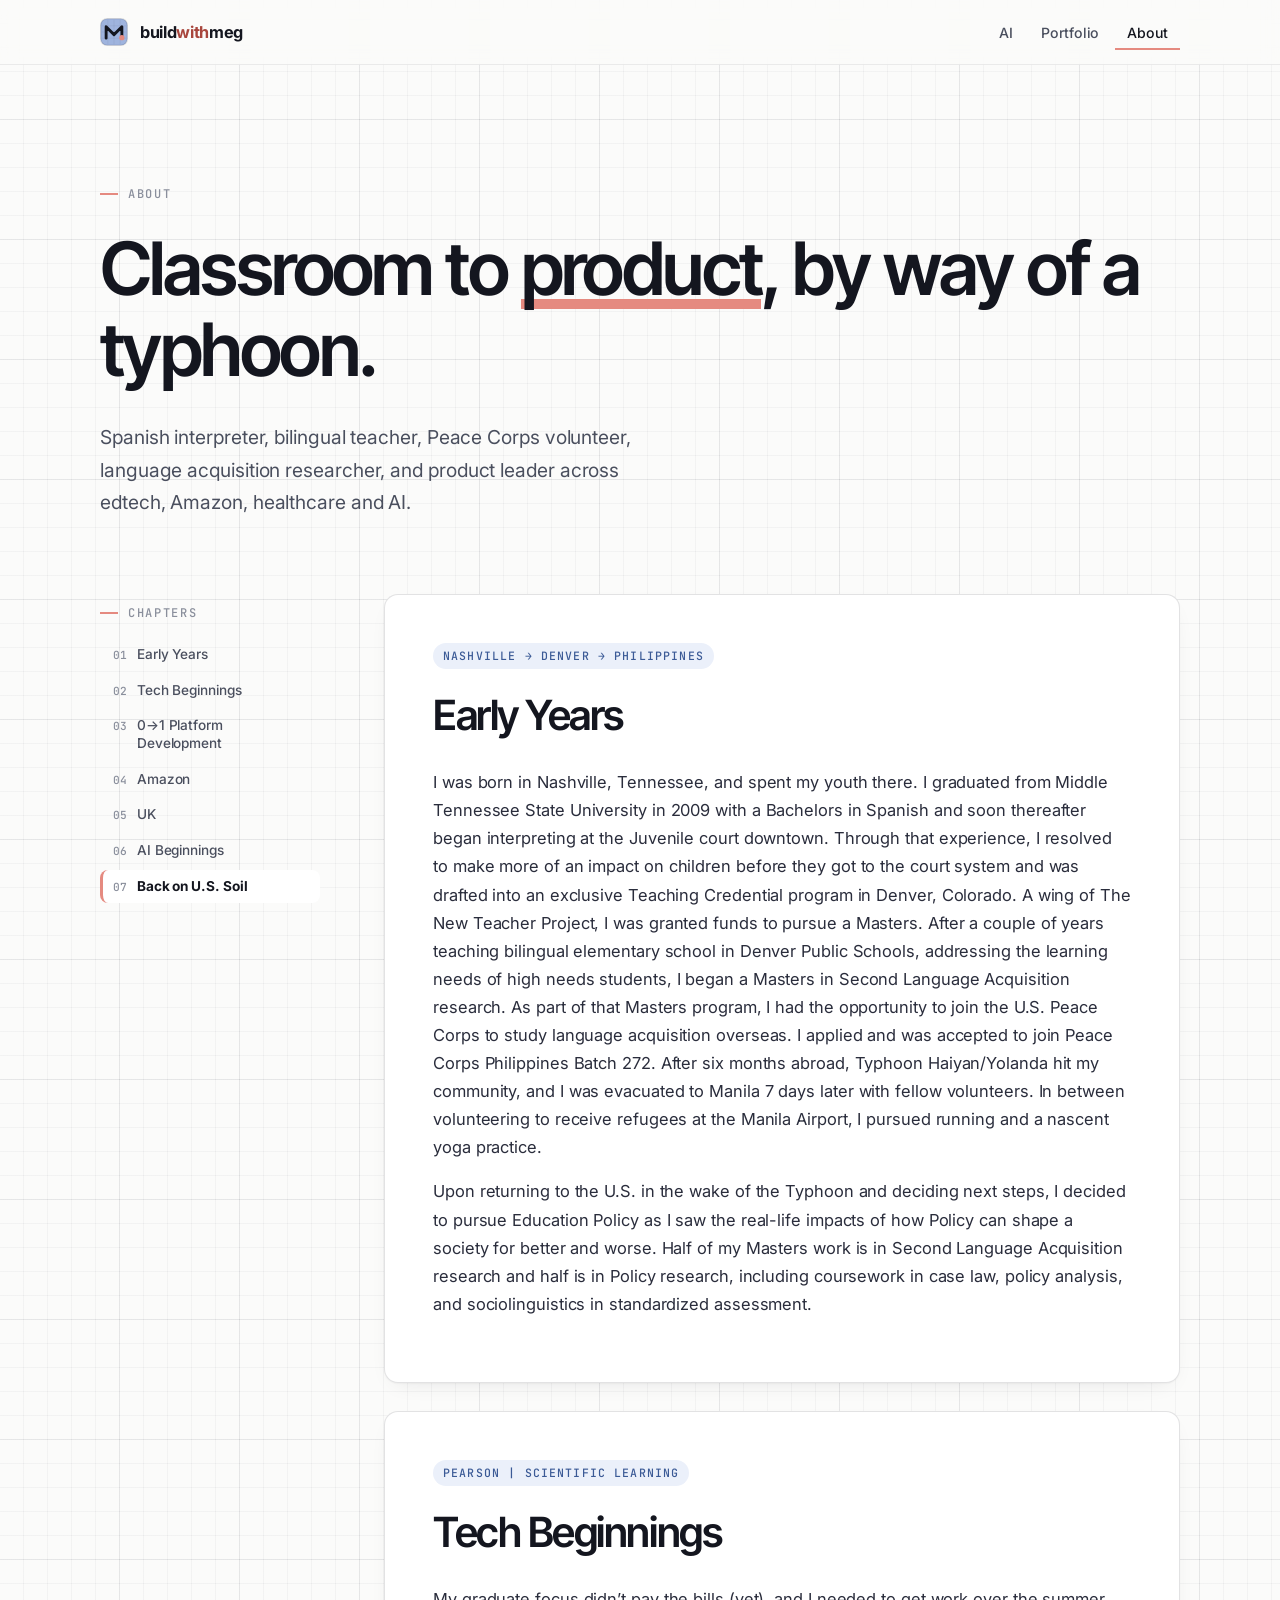
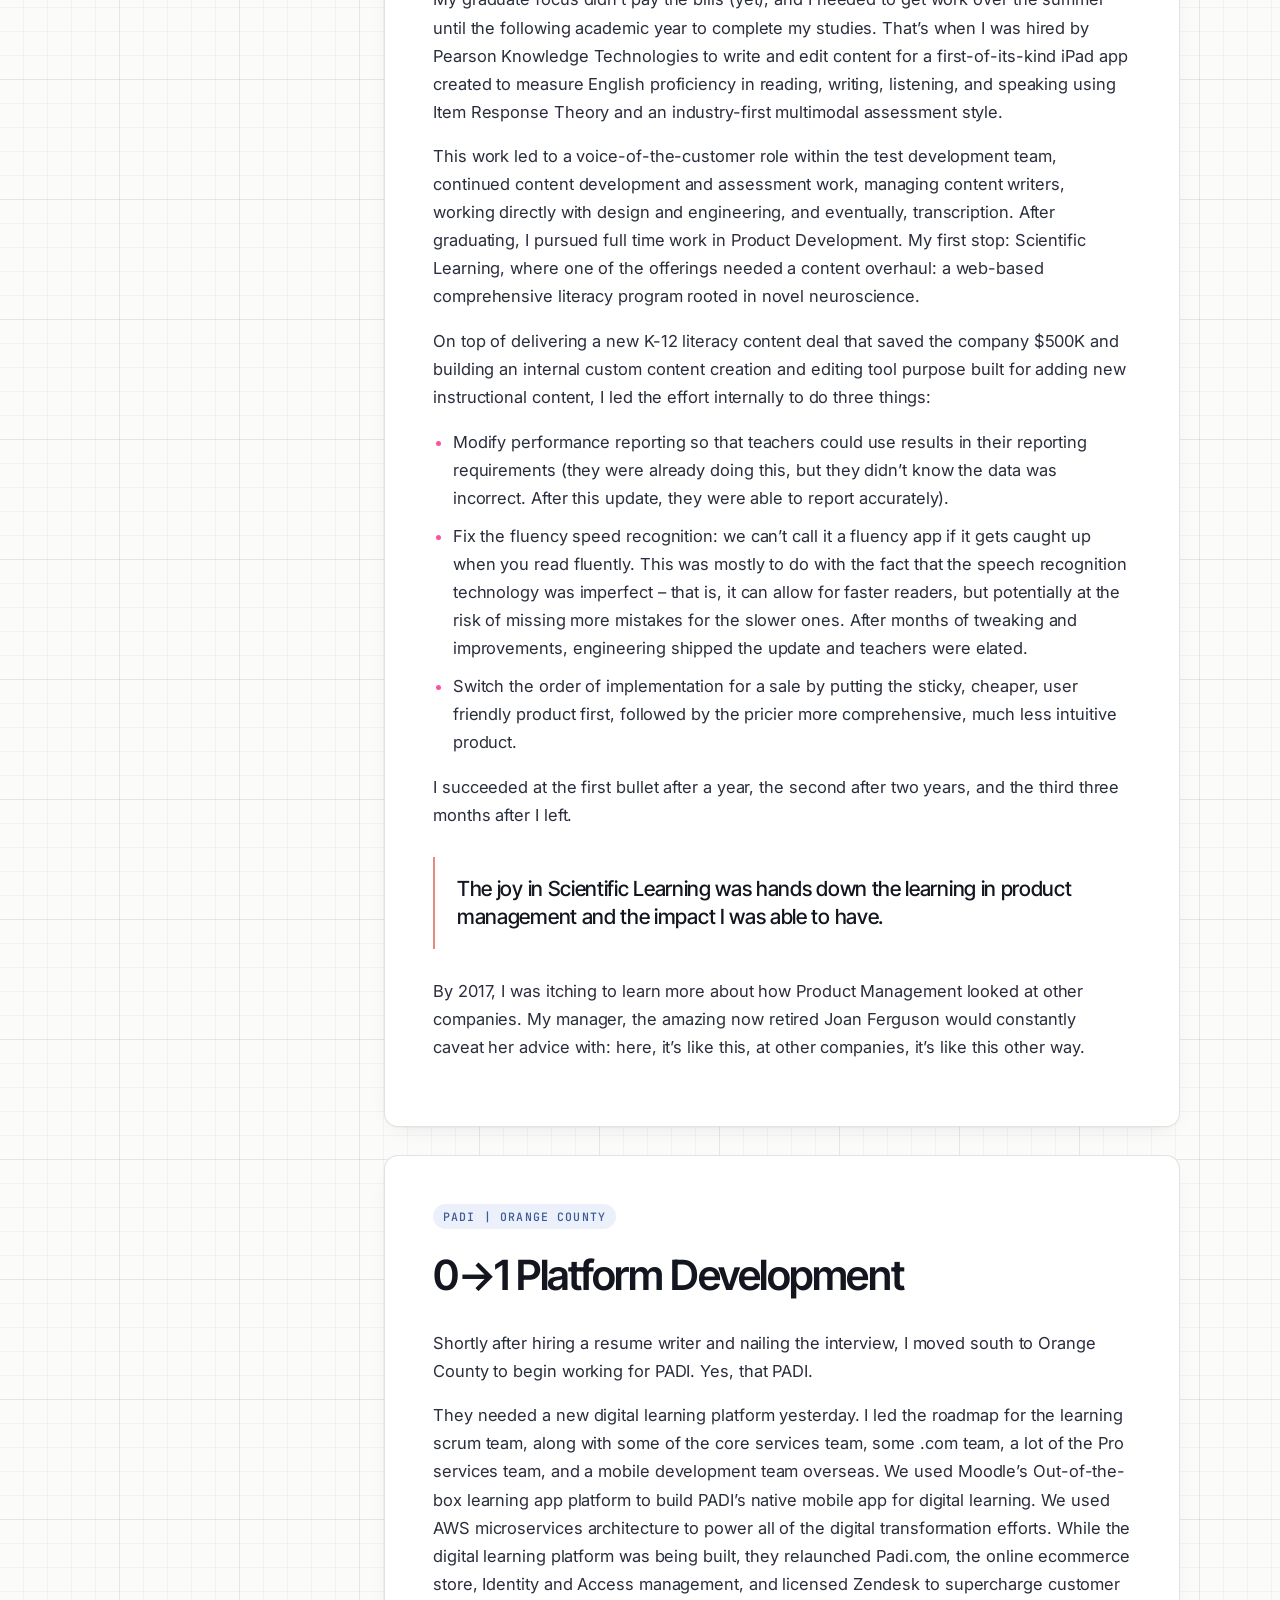
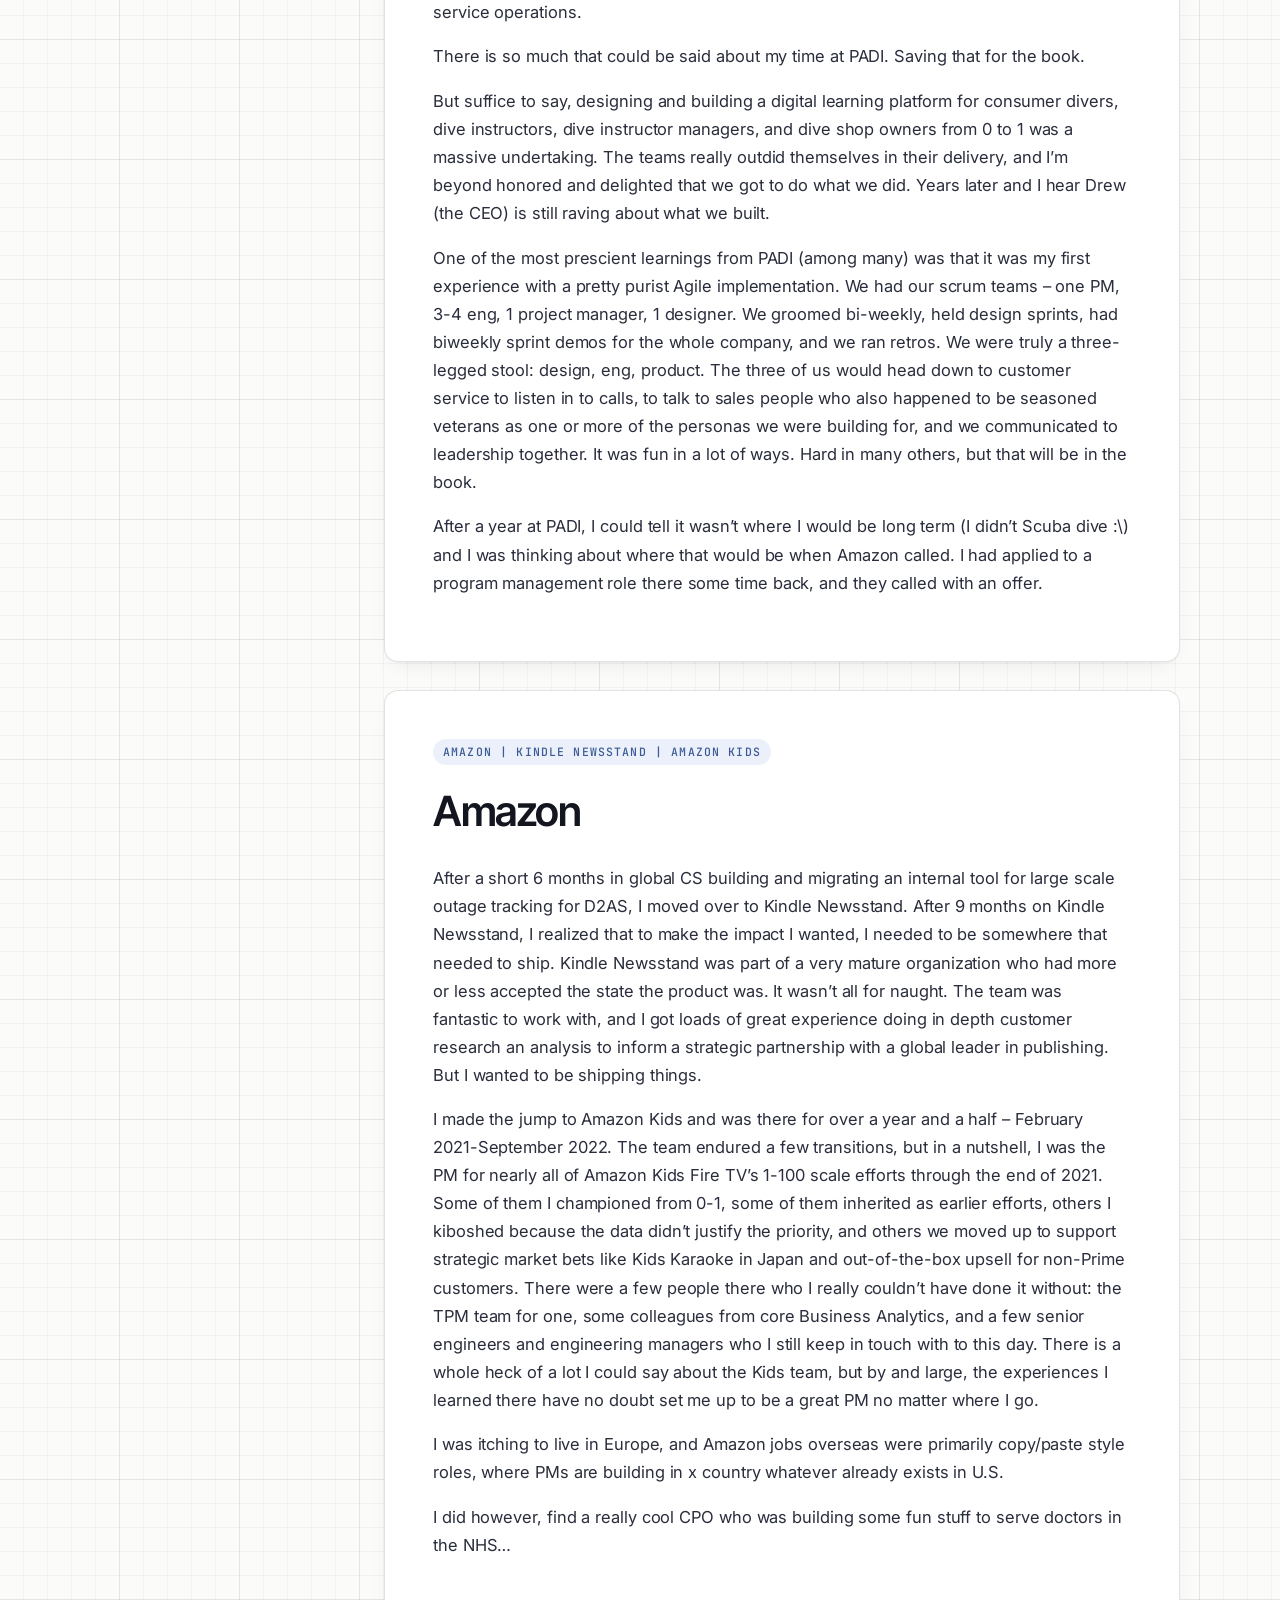
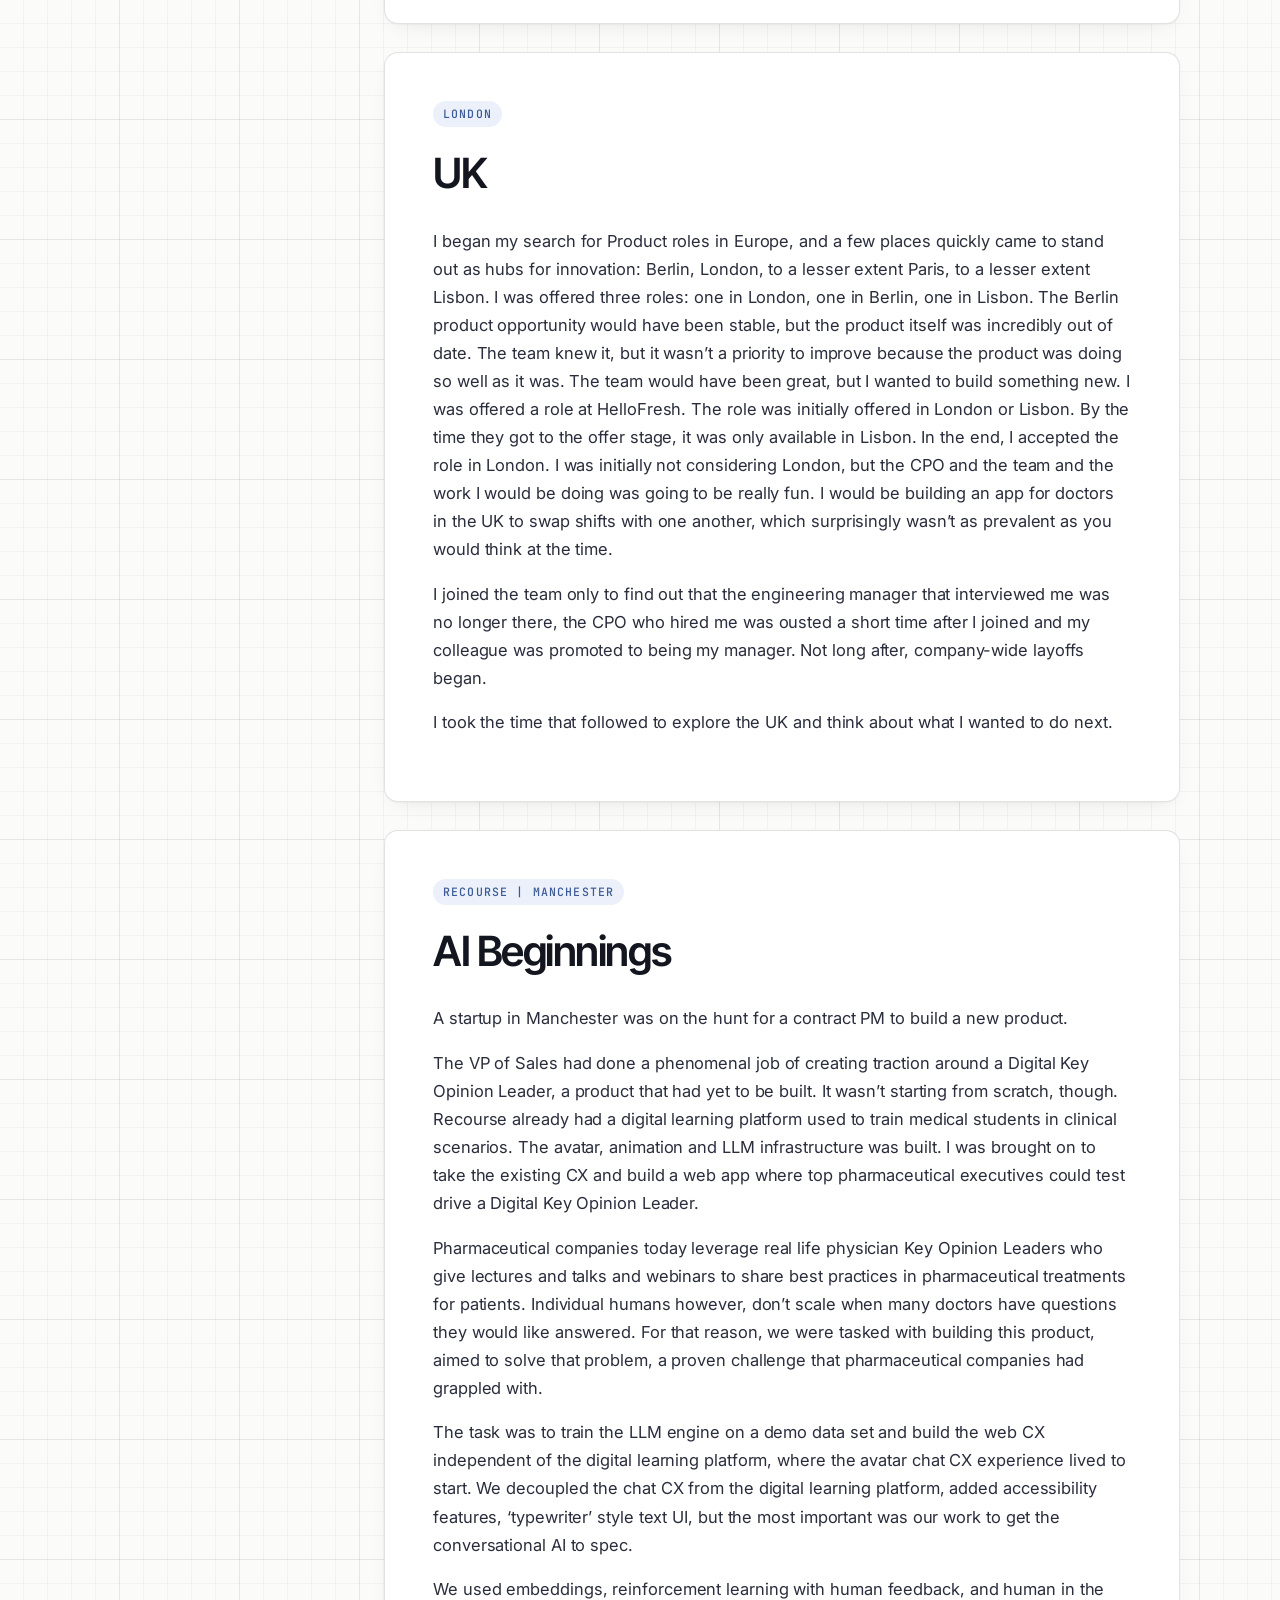
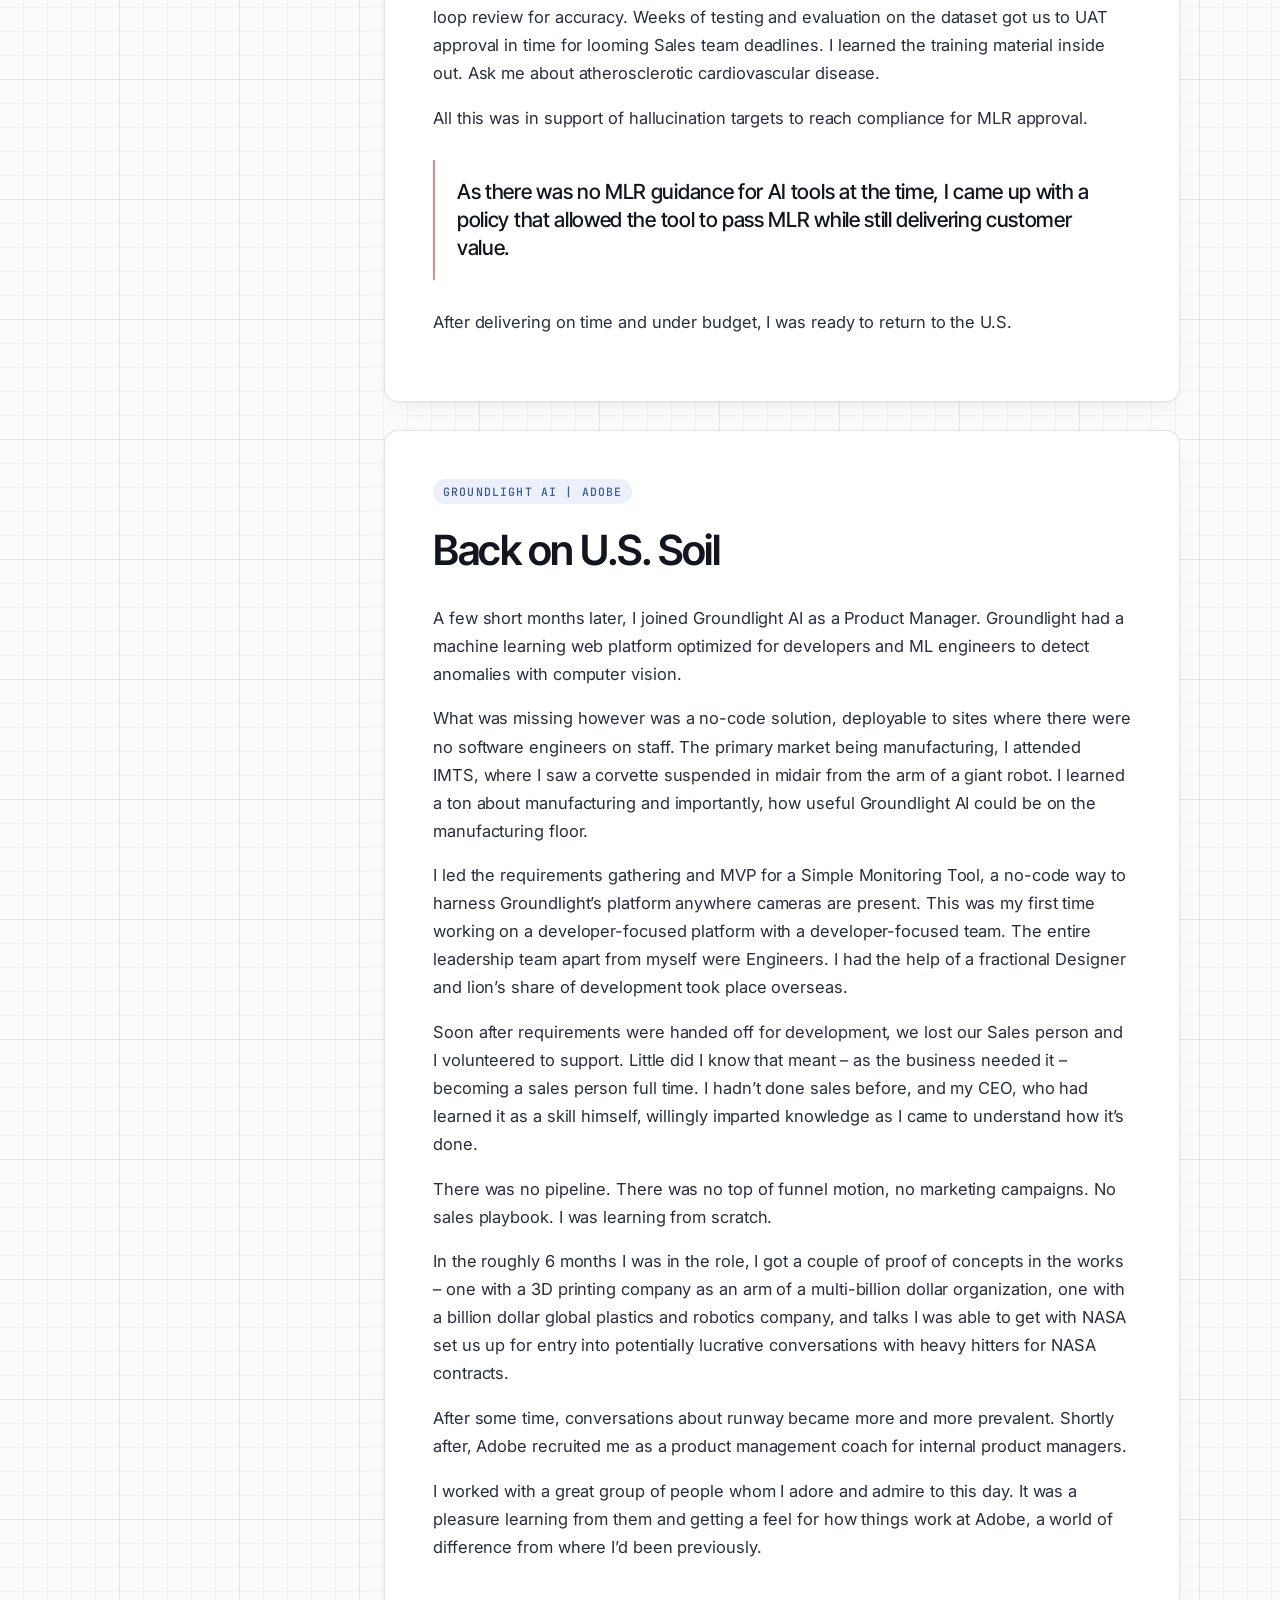
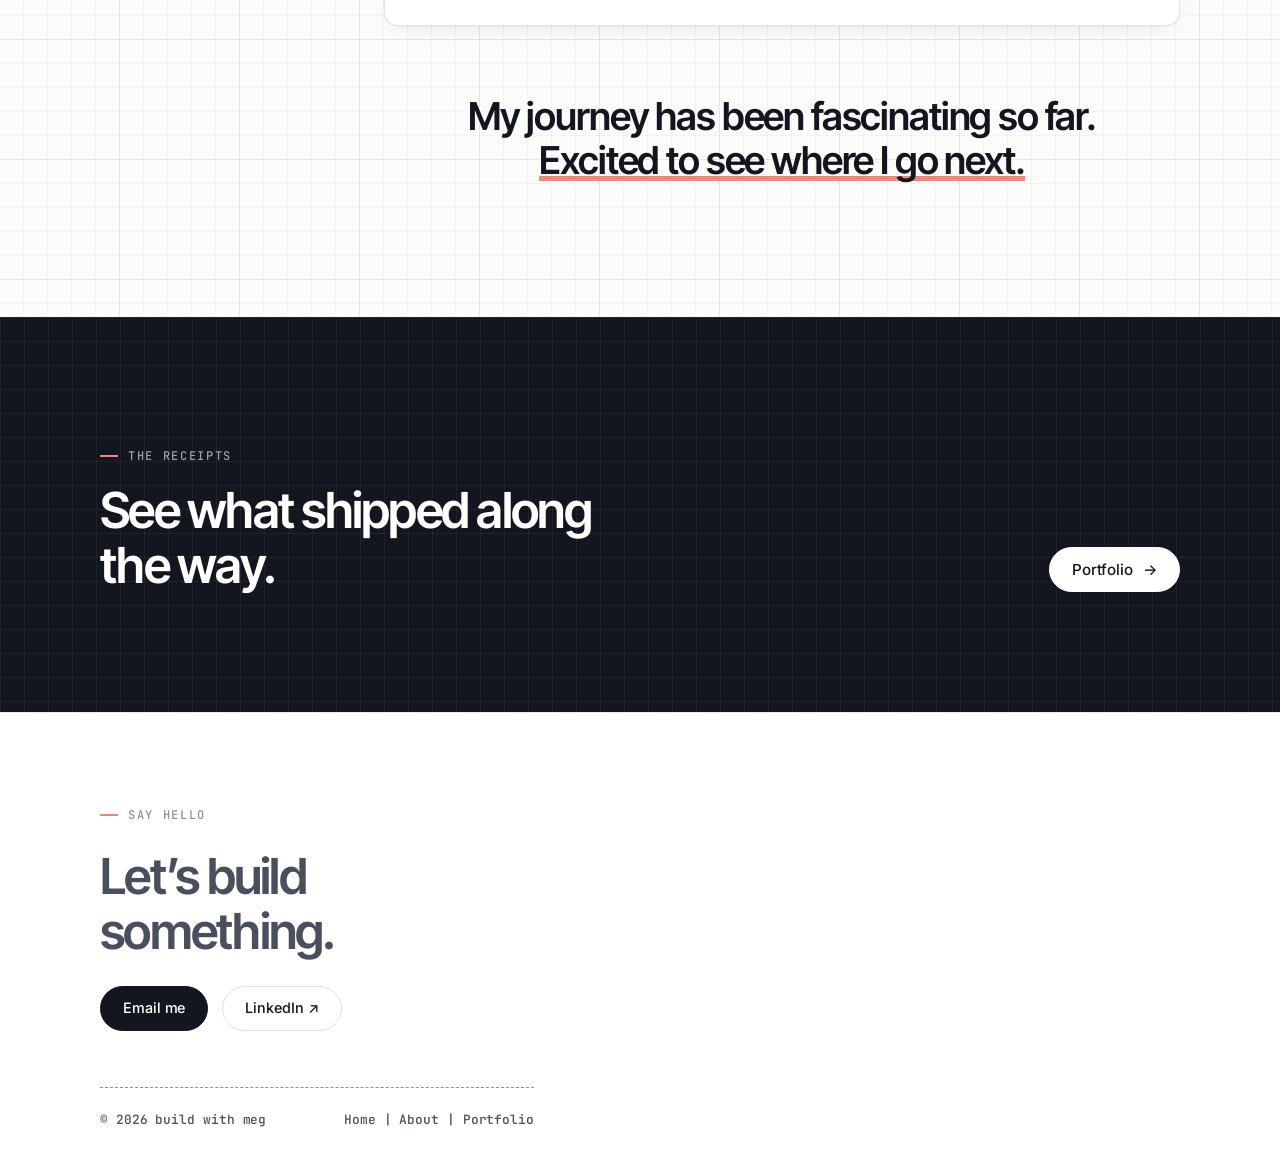
==== about/index.html @ 9f86ae4d "AI metrics pared to 5; heading spacing on portfolio and about Co-Authored-By: Claude Opus 5.5 <norep" ====
<!doctype html>
<html lang="en">
<head>
<meta charset="utf-8">
<!-- Google tag (gtag.js) -->
<script>if (!/(^|\.)buildwithmeg\.com$/.test(location.hostname)) window['ga-disable-G-VCVZNZRRMF'] = true;</script>
<script async src="https://www.googletagmanager.com/gtag/js?id=G-VCVZNZRRMF"></script>
<script>
  window.dataLayer = window.dataLayer || [];
  function gtag(){dataLayer.push(arguments);}
  gtag('js', new Date());

  gtag('config', 'G-VCVZNZRRMF');
</script>
<meta name="viewport" content="width=device-width, initial-scale=1, viewport-fit=cover">
<title>About Meg Ross | Product Leader</title>
<link rel="canonical" href="https://buildwithmeg.com/about/">
<meta name="description" content="From bilingual classrooms and the Peace Corps to Amazon, GenAI and computer vision: Meg’s path into product management.">
<meta property="og:type" content="website">
<meta property="og:title" content="About Meg Ross | Product Leader">
<meta property="og:description" content="From bilingual classrooms and the Peace Corps to Amazon, GenAI and computer vision: Meg’s path into product management.">
<meta property="og:url" content="https://buildwithmeg.com/about/">
<meta property="og:image" content="https://buildwithmeg.com/assets/og.png">
<meta name="twitter:card" content="summary_large_image">
<link rel="apple-touch-icon" href="../assets/apple-touch-icon.png">
<link rel="icon" href="../assets/favicon.svg?v=1793998317" type="image/svg+xml">
<link rel="preconnect" href="https://fonts.googleapis.com">
<link rel="preconnect" href="https://fonts.gstatic.com" crossorigin>
<link href="https://fonts.googleapis.com/css2?family=Inter+Tight:wght@500;600&family=Inter:wght@400;500;600;700&family=JetBrains+Mono:wght@500&display=swap" rel="stylesheet">
<link rel="stylesheet" href="../assets/style.css?v=1794941173">
<script src="../assets/site.js?v=1794941173" defer></script>
</head>
<body>
<a class="skip" href="#main">Skip to content</a>

<header class="nav">
  <div class="wrap">
    <a class="logo" href="../"><img src="../assets/favicon.svg?v=1793998317" alt="" width="34" height="34"><span class="logo-text">build<b>with</b>meg</span></a>
    <nav aria-label="Main">
      <ul>
        <li><a class="link" href="../ai/">AI</a></li>
        <li><a class="link" href="../portfolio/">Portfolio</a></li>
        <li><a class="link" href="../about/" aria-current="page">About</a></li>
      </ul>
    </nav>
  </div>
</header>

<main id="main">
  <div class="page-head wrap">
    <span class="label reveal">About</span>
    <h1 class="reveal d1">Classroom to <span class="hl">product</span>, by way of a typhoon.</h1>
    <p class="lede reveal d2">Spanish interpreter, bilingual teacher, Peace Corps volunteer, language acquisition researcher, and product leader across edtech, Amazon, healthcare and AI.</p>
  </div>

  <div class="wrap story">
    <aside class="toc" aria-label="Chapters">
      <span class="label">Chapters</span>
      <ol>
        <li><a href="#early-years">Early Years</a></li>
        <li><a href="#tech-beginnings">Tech Beginnings</a></li>
        <li><a href="#zero-to-one">0→1 Platform Development</a></li>
        <li><a href="#amazon">Amazon</a></li>
        <li><a href="#uk">UK</a></li>
        <li><a href="#ai-beginnings">AI Beginnings</a></li>
        <li><a href="#us-soil">Back on U.S. Soil</a></li>
      </ol>
    </aside>

    <div class="chapters">

      <article class="chapter reveal" id="early-years">
        <div class="chapter-tag"><span class="where">Nashville → Denver → Philippines</span></div>
        <h2>Early Years</h2>
        <p>I was born in Nashville, Tennessee, and spent my youth there. I graduated from Middle Tennessee State University in 2009 with a Bachelors in Spanish and soon thereafter began interpreting at the Juvenile court downtown. Through that experience, I resolved to make more of an impact on children before they got to the court system and was drafted into an exclusive Teaching Credential program in Denver, Colorado. A wing of The New Teacher Project, I was granted funds to pursue a Masters. After a couple of years teaching bilingual elementary school in Denver Public Schools, addressing the learning needs of high needs students, I began a Masters in Second Language Acquisition research. As part of that Masters program, I had the opportunity to join the U.S. Peace Corps to study language acquisition overseas. I applied and was accepted to join Peace Corps Philippines Batch 272. After six months abroad, Typhoon Haiyan/Yolanda hit my community, and I was evacuated to Manila 7 days later with fellow volunteers. In between volunteering to receive refugees at the Manila Airport, I pursued running and a nascent yoga practice.</p>
        <p>Upon returning to the U.S. in the wake of the Typhoon and deciding next steps, I decided to pursue Education Policy as I saw the real-life impacts of how Policy can shape a society for better and worse. Half of my Masters work is in Second Language Acquisition research and half is in Policy research, including coursework in case law, policy analysis, and sociolinguistics in standardized assessment.</p>
      </article>

      <article class="chapter reveal" id="tech-beginnings">
        <div class="chapter-tag"><span class="where">Pearson | Scientific Learning</span></div>
        <h2>Tech Beginnings</h2>
        <p>My graduate focus didn’t pay the bills (yet), and I needed to get work over the summer until the following academic year to complete my studies. That’s when I was hired by Pearson Knowledge Technologies to write and edit content for a first-of-its-kind iPad app created to measure English proficiency in reading, writing, listening, and speaking using Item Response Theory and an industry-first multimodal assessment style.</p>
        <p>This work led to a voice-of-the-customer role within the test development team, continued content development and assessment work, managing content writers, working directly with design and engineering, and eventually, transcription. After graduating, I pursued full time work in Product Development. My first stop: Scientific Learning, where one of the offerings needed a content overhaul: a web-based comprehensive literacy program rooted in novel neuroscience.</p>
        <p>On top of delivering a new K-12 literacy content deal that saved the company $500K and building an internal custom content creation and editing tool purpose built for adding new instructional content, I led the effort internally to do three things:</p>
        <ul>
          <li>Modify performance reporting so that teachers could use results in their reporting requirements (they were already doing this, but they didn’t know the data was incorrect. After this update, they were able to report accurately).</li>
          <li>Fix the fluency speed recognition: we can’t call it a fluency app if it gets caught up when you read fluently. This was mostly to do with the fact that the speech recognition technology was imperfect – that is, it can allow for faster readers, but potentially at the risk of missing more mistakes for the slower ones. After months of tweaking and improvements, engineering shipped the update and teachers were elated.</li>
          <li>Switch the order of implementation for a sale by putting the sticky, cheaper, user friendly product first, followed by the pricier more comprehensive, much less intuitive product.</li>
        </ul>
        <p>I succeeded at the first bullet after a year, the second after two years, and the third three months after I left.</p>
        <p class="pull">The joy in Scientific Learning was hands down the learning in product management and the impact I was able to have.</p>
        <p>By 2017, I was itching to learn more about how Product Management looked at other companies. My manager, the amazing now retired Joan Ferguson would constantly caveat her advice with: here, it’s like this, at other companies, it’s like this other way.</p>
      </article>

      <article class="chapter reveal" id="zero-to-one">
        <div class="chapter-tag"><span class="where">PADI | Orange County</span></div>
        <h2>0→1 Platform Development</h2>
        <p>Shortly after hiring a resume writer and nailing the interview, I moved south to Orange County to begin working for PADI. Yes, that PADI.</p>
        <p>They needed a new digital learning platform yesterday. I led the roadmap for the learning scrum team, along with some of the core services team, some .com team, a lot of the Pro services team, and a mobile development team overseas. We used Moodle’s Out-of-the-box learning app platform to build PADI’s native mobile app for digital learning. We used AWS microservices architecture to power all of the digital transformation efforts. While the digital learning platform was being built, they relaunched Padi.com, the online ecommerce store, Identity and Access management, and licensed Zendesk to supercharge customer service operations.</p>
        <p>There is so much that could be said about my time at PADI. Saving that for the book.</p>
        <p>But suffice to say, designing and building a digital learning platform for consumer divers, dive instructors, dive instructor managers, and dive shop owners from 0 to 1 was a massive undertaking. The teams really outdid themselves in their delivery, and I’m beyond honored and delighted that we got to do what we did. Years later and I hear Drew (the CEO) is still raving about what we built.</p>
        <p>One of the most prescient learnings from PADI (among many) was that it was my first experience with a pretty purist Agile implementation. We had our scrum teams – one PM, 3-4 eng, 1 project manager, 1 designer. We groomed bi-weekly, held design sprints, had biweekly sprint demos for the whole company, and we ran retros. We were truly a three-legged stool: design, eng, product. The three of us would head down to customer service to listen in to calls, to talk to sales people who also happened to be seasoned veterans as one or more of the personas we were building for, and we communicated to leadership together. It was fun in a lot of ways. Hard in many others, but that will be in the book.</p>
        <p>After a year at PADI, I could tell it wasn’t where I would be long term (I didn’t Scuba dive :\) and I was thinking about where that would be when Amazon called. I had applied to a program management role there some time back, and they called with an offer.</p>
      </article>

      <article class="chapter reveal" id="amazon">
        <div class="chapter-tag"><span class="where">Amazon | Kindle Newsstand | Amazon Kids</span></div>
        <h2>Amazon</h2>
        <p>After a short 6 months in global CS building and migrating an internal tool for large scale outage tracking for D2AS, I moved over to Kindle Newsstand. After 9 months on Kindle Newsstand, I realized that to make the impact I wanted, I needed to be somewhere that needed to ship. Kindle Newsstand was part of a very mature organization who had more or less accepted the state the product was. It wasn’t all for naught. The team was fantastic to work with, and I got loads of great experience doing in depth customer research an analysis to inform a strategic partnership with a global leader in publishing. But I wanted to be shipping things.</p>
        <p>I made the jump to Amazon Kids and was there for over a year and a half – February 2021-September 2022. The team endured a few transitions, but in a nutshell, I was the PM for nearly all of Amazon Kids Fire TV’s 1-100 scale efforts through the end of 2021. Some of them I championed from 0-1, some of them inherited as earlier efforts, others I kiboshed because the data didn’t justify the priority, and others we moved up to support strategic market bets like Kids Karaoke in Japan and out-of-the-box upsell for non-Prime customers. There were a few people there who I really couldn’t have done it without: the TPM team for one, some colleagues from core Business Analytics, and a few senior engineers and engineering managers who I still keep in touch with to this day. There is a whole heck of a lot I could say about the Kids team, but by and large, the experiences I learned there have no doubt set me up to be a great PM no matter where I go.</p>
        <p>I was itching to live in Europe, and Amazon jobs overseas were primarily copy/paste style roles, where PMs are building in x country whatever already exists in U.S.</p>
        <p>I did however, find a really cool CPO who was building some fun stuff to serve doctors in the NHS…</p>
      </article>

      <article class="chapter reveal" id="uk">
        <div class="chapter-tag"><span class="where">London</span></div>
        <h2>UK</h2>
        <p>I began my search for Product roles in Europe, and a few places quickly came to stand out as hubs for innovation: Berlin, London, to a lesser extent Paris, to a lesser extent Lisbon. I was offered three roles: one in London, one in Berlin, one in Lisbon. The Berlin product opportunity would have been stable, but the product itself was incredibly out of date. The team knew it, but it wasn’t a priority to improve because the product was doing so well as it was. The team would have been great, but I wanted to build something new. I was offered a role at HelloFresh. The role was initially offered in London or Lisbon. By the time they got to the offer stage, it was only available in Lisbon. In the end, I accepted the role in London. I was initially not considering London, but the CPO and the team and the work I would be doing was going to be really fun. I would be building an app for doctors in the UK to swap shifts with one another, which surprisingly wasn’t as prevalent as you would think at the time.</p>
        <p>I joined the team only to find out that the engineering manager that interviewed me was no longer there, the CPO who hired me was ousted a short time after I joined and my colleague was promoted to being my manager. Not long after, company-wide layoffs began.</p>
        <p>I took the time that followed to explore the UK and think about what I wanted to do next.</p>
      </article>

      <article class="chapter reveal" id="ai-beginnings">
        <div class="chapter-tag"><span class="where">Recourse | Manchester</span></div>
        <h2>AI Beginnings</h2>
        <p>A startup in Manchester was on the hunt for a contract PM to build a new product.</p>
        <p>The VP of Sales had done a phenomenal job of creating traction around a Digital Key Opinion Leader, a product that had yet to be built. It wasn’t starting from scratch, though. Recourse already had a digital learning platform used to train medical students in clinical scenarios. The avatar, animation and LLM infrastructure was built. I was brought on to take the existing CX and build a web app where top pharmaceutical executives could test drive a Digital Key Opinion Leader.</p>
        <p>Pharmaceutical companies today leverage real life physician Key Opinion Leaders who give lectures and talks and webinars to share best practices in pharmaceutical treatments for patients. Individual humans however, don’t scale when many doctors have questions they would like answered. For that reason, we were tasked with building this product, aimed to solve that problem, a proven challenge that pharmaceutical companies had grappled with.</p>
        <p>The task was to train the LLM engine on a demo data set and build the web CX independent of the digital learning platform, where the avatar chat CX experience lived to start. We decoupled the chat CX from the digital learning platform, added accessibility features, ‘typewriter’ style text UI, but the most important was our work to get the conversational AI to spec.</p>
        <p>We used embeddings, reinforcement learning with human feedback, and human in the loop review for accuracy. Weeks of testing and evaluation on the dataset got us to UAT approval in time for looming Sales team deadlines. I learned the training material inside out. Ask me about atherosclerotic cardiovascular disease.</p>
        <p>All this was in support of hallucination targets to reach compliance for MLR approval.</p>
        <p class="pull">As there was no MLR guidance for AI tools at the time, I came up with a policy that allowed the tool to pass MLR while still delivering customer value.</p>
        <p>After delivering on time and under budget, I was ready to return to the U.S.</p>
      </article>

      <article class="chapter reveal" id="us-soil">
        <div class="chapter-tag"><span class="where">Groundlight AI | Adobe</span></div>
        <h2>Back on U.S. Soil</h2>
        <p>A few short months later, I joined Groundlight AI as a Product Manager. Groundlight had a machine learning web platform optimized for developers and ML engineers to detect anomalies with computer vision.</p>
        <p>What was missing however was a no-code solution, deployable to sites where there were no software engineers on staff. The primary market being manufacturing, I attended IMTS, where I saw a corvette suspended in midair from the arm of a giant robot. I learned a ton about manufacturing and importantly, how useful Groundlight AI could be on the manufacturing floor.</p>
        <p>I led the requirements gathering and MVP for a Simple Monitoring Tool, a no-code way to harness Groundlight’s platform anywhere cameras are present. This was my first time working on a developer-focused platform with a developer-focused team. The entire leadership team apart from myself were Engineers. I had the help of a fractional Designer and lion’s share of development took place overseas.</p>
        <p>Soon after requirements were handed off for development, we lost our Sales person and I volunteered to support. Little did I know that meant – as the business needed it – becoming a sales person full time. I hadn’t done sales before, and my CEO, who had learned it as a skill himself, willingly imparted knowledge as I came to understand how it’s done.</p>
        <p>There was no pipeline. There was no top of funnel motion, no marketing campaigns. No sales playbook. I was learning from scratch.</p>
        <p>In the roughly 6 months I was in the role, I got a couple of proof of concepts in the works – one with a 3D printing company as an arm of a multi-billion dollar organization, one with a billion dollar global plastics and robotics company, and talks I was able to get with NASA set us up for entry into potentially lucrative conversations with heavy hitters for NASA contracts.</p>
        <p>After some time, conversations about runway became more and more prevalent. Shortly after, Adobe recruited me as a product management coach for internal product managers.</p>
        <p>I worked with a great group of people whom I adore and admire to this day. It was a pleasure learning from them and getting a feel for how things work at Adobe, a world of difference from where I’d been previously.</p>
      </article>

      <p class="outro reveal">My journey has been fascinating so far.<br><span class="hl">Excited to see where I go next.</span></p>
    </div>
  </div>

  <section class="band">
    <div class="wrap">
      <div class="reveal">
        <span class="label">The receipts</span>
        <h2 style="margin-top:18px">See what shipped along the way.</h2>
      </div>
      <div class="ctas reveal d1">
        <a class="btn" href="../portfolio/">Portfolio <span class="arr">→</span></a>
      </div>
    </div>
  </section>
</main>

<footer class="contact" id="contact">
  <div class="wrap">
    <span class="label">Say hello</span>
    <h2>Let’s <span class="hl">build</span> something.</h2>
    <div class="contact-links">
      <a class="btn email-link" href="#contact" data-u="mmross7" data-d="gmail.com">Email me</a>
      <a class="btn pinkb" href="https://www.linkedin.com/in/megross2" target="_blank" rel="noopener">LinkedIn ↗</a>
    </div>
    <div class="base">
      <span>© <span id="yr">2026</span> build with meg</span>
      <span><a href="../">Home</a> | <a href="../about/">About</a> | <a href="../portfolio/">Portfolio</a></span>
    </div>
  </div>
</footer>
</body>
</html>
---- assets/style.css ----
/* ---------- tokens ---------- */
:root {
  --paper: #fbfcff;
  --grid-minor: rgba(43, 76, 255, 0.07);
  --grid-major: rgba(43, 76, 255, 0.14);
  --ink: #11131f;
  --ink-2: #474b5e;
  --ink-3: #7a7f94;
  --cobalt: #2b4cff;
  --pink: #ff4fa3;
  --sun: #ffd23f;
  --sun-soft: #fff1b0;
  --navy: #141a6b;
  --line: #11131f;
  --radius: 14px;
  --shadow: 6px 6px 0 var(--ink);
  --display: "Bricolage Grotesque", "Helvetica Neue", Arial, sans-serif;
  --body: "DM Sans", "Helvetica Neue", Arial, sans-serif;
  --mono: "JetBrains Mono", ui-monospace, SFMono-Regular, Menlo, monospace;
  --gutter: clamp(16px, 4vw, 40px);
  --max: 1160px;
}

*,
*::before,
*::after { box-sizing: border-box; }

html { scroll-behavior: smooth; }

body {
  margin: 0;
  color: var(--ink);
  font: 400 17px/1.65 var(--body);
  background-color: var(--paper);
  background-image:
    linear-gradient(var(--grid-major) 1px, transparent 1px),
    linear-gradient(90deg, var(--grid-major) 1px, transparent 1px),
    linear-gradient(var(--grid-minor) 1px, transparent 1px),
    linear-gradient(90deg, var(--grid-minor) 1px, transparent 1px);
  background-size: 120px 120px, 120px 120px, 24px 24px, 24px 24px;
  background-position: -1px -1px;
  -webkit-font-smoothing: antialiased;
  overflow-x: hidden;
}

img { max-width: 100%; height: auto; display: block; }
a { color: inherit; }
::selection { background: var(--sun); color: var(--ink); }

.wrap {
  max-width: var(--max);
  margin: 0 auto;
  padding-inline: var(--gutter);
}

.skip {
  position: absolute; left: -999px; top: 8px;
  background: var(--ink); color: #fff; padding: 8px 14px; border-radius: 8px; z-index: 100;
}
.skip:focus { left: 8px; }

:focus-visible { outline: 3px solid var(--cobalt); outline-offset: 3px; border-radius: 4px; }

/* ---------- type ---------- */
h1, h2, h3 {
  font-family: var(--display);
  font-weight: 800;
  line-height: 1.02;
  letter-spacing: -0.025em;
  margin: 0;
}
h1 { font-size: clamp(2.6rem, 7.2vw, 5.6rem); }
h2 { font-size: clamp(2rem, 4.6vw, 3.4rem); }
h3 { font-size: 1.35rem; letter-spacing: -0.01em; line-height: 1.15; }
p { margin: 0 0 1em; }

.label {
  font: 500 0.75rem/1 var(--mono);
  text-transform: uppercase;
  letter-spacing: 0.12em;
  color: var(--cobalt);
  display: inline-flex;
  align-items: center;
  gap: 10px;
}
.label::before {
  content: "";
  width: 22px; height: 2px; background: currentColor;
}

.lede { font-size: clamp(1.1rem, 1.8vw, 1.3rem); color: var(--ink-2); max-width: 40ch; }

/* highlighter swipe */
.hl {
  position: relative;
  white-space: nowrap;
  z-index: 0;
}
.hl::after {
  content: "";
  position: absolute;
  left: -0.08em; right: -0.08em;
  bottom: 0.06em; height: 0.42em;
  background: var(--sun);
  z-index: -1;
  border-radius: 3px;
  transform: skew(-8deg) scaleX(var(--hl, 1));
  transform-origin: left;
}
.hl.pink::after { background: var(--pink); opacity: 0.55; }
.hl.blue { color: var(--cobalt); }
.hl.blue::after { background: rgba(43, 76, 255, 0.16); }

/* ---------- nav ---------- */
.nav {
  position: sticky;
  top: env(safe-area-inset-top, 0px);
  z-index: 50;
  backdrop-filter: blur(8px);
  background: rgba(251, 252, 255, 0.82);
  border-bottom: 1.5px solid var(--line);
}
.nav .wrap {
  display: flex; align-items: center; justify-content: space-between;
  gap: 16px; height: 64px;
}
.logo {
  font: 800 1.15rem/1 var(--display);
  text-decoration: none;
  letter-spacing: -0.02em;
  display: inline-flex; align-items: center; gap: 2px;
}
.logo b { color: var(--cobalt); }
.logo .caret {
  width: 0.55em; height: 1.05em; background: var(--pink);
  margin-left: 3px; display: inline-block;
  animation: blink 1.1s steps(1) infinite;
}
@keyframes blink { 50% { opacity: 0; } }

.nav ul { list-style: none; margin: 0; padding: 0; display: flex; gap: 4px; }
.nav a.link {
  font: 500 0.85rem/1 var(--mono);
  text-decoration: none;
  padding: 10px 14px;
  border-radius: 999px;
  border: 1.5px solid transparent;
  transition: border-color .2s, background .2s;
}
.nav a.link:hover { border-color: var(--ink); }
.nav a.link[aria-current="page"] { background: var(--ink); color: #fff; }

/* ---------- buttons ---------- */
.btn {
  display: inline-flex; align-items: center; gap: 10px;
  font: 600 1rem/1 var(--body);
  text-decoration: none;
  padding: 15px 22px;
  border: 2px solid var(--ink);
  border-radius: 999px;
  background: var(--cobalt);
  color: #fff;
  box-shadow: 4px 4px 0 var(--ink);
  transition: transform .18s ease, box-shadow .18s ease;
}
.btn:hover { transform: translate(-2px, -2px); box-shadow: 6px 6px 0 var(--ink); }
.btn:active { transform: translate(2px, 2px); box-shadow: 1px 1px 0 var(--ink); }
.btn.ghost { background: #fff; color: var(--ink); }
.btn .arr { transition: transform .2s; }
.btn:hover .arr { transform: translateX(4px); }

/* ---------- sections ---------- */
section { padding-block: clamp(64px, 10vw, 120px); }
.section-head { margin-bottom: clamp(32px, 5vw, 56px); display: grid; gap: 18px; }
.section-head p { max-width: 58ch; color: var(--ink-2); margin: 0; }

/* ---------- hero ---------- */
.hero { padding-block: clamp(48px, 8vw, 96px) clamp(56px, 8vw, 100px); }
.hero .wrap {
  display: grid;
  grid-template-columns: 1.35fr 1fr;
  gap: clamp(32px, 5vw, 72px);
  align-items: center;
}
.hero h1 { margin: 22px 0 26px; }
.hero h1 .w { display: inline-block; }
.hero .ctas { display: flex; flex-wrap: wrap; gap: 14px; margin-top: 30px; }

.polaroid-zone { position: relative; justify-self: center; width: min(100%, 380px); }
.polaroid {
  background: #fff;
  border: 2px solid var(--ink);
  padding: 14px 14px 18px;
  box-shadow: var(--shadow);
  transform: rotate(3deg);
  position: relative;
}
.polaroid img { aspect-ratio: 4 / 5; object-fit: cover; width: 100%; border: 1.5px solid var(--ink); }
.polaroid figcaption {
  font: 500 0.78rem/1.3 var(--mono);
  color: var(--ink-2);
  margin-top: 12px;
  text-align: center;
}
.tape {
  position: absolute; width: 110px; height: 30px;
  background: rgba(255, 210, 63, 0.78);
  top: -14px; left: 50%;
  transform: translateX(-50%) rotate(-4deg);
  border-left: 2px dashed rgba(0,0,0,.08);
  border-right: 2px dashed rgba(0,0,0,.08);
}
.sticker {
  position: absolute;
  right: -18px; bottom: 64px;
  width: 104px; height: 104px;
  border-radius: 50%;
  background: var(--pink);
  border: 2px solid var(--ink);
  color: #fff;
  display: grid; place-items: center; text-align: center;
  font: 800 0.95rem/1.05 var(--display);
  transform: rotate(-12deg);
  box-shadow: 3px 3px 0 var(--ink);
}
.scribble {
  position: absolute; left: -96px; top: 34%;
  width: 110px; color: var(--cobalt);
}
.scribble-note {
  position: absolute; left: -150px; top: calc(34% - 38px);
  font: 500 0.75rem/1.25 var(--mono);
  color: var(--cobalt);
  transform: rotate(-6deg);
  width: 120px;
}

/* ---------- marquee ---------- */
.ticker {
  border-block: 2px solid var(--ink);
  background: var(--ink);
  color: #fff;
  overflow: hidden;
  padding-block: 14px;
}
.ticker-track {
  display: flex; gap: 40px; width: max-content;
  animation: tick 48s linear infinite;
  font: 600 1.05rem/1 var(--display);
  letter-spacing: -0.01em;
}
.ticker-track span { display: inline-flex; align-items: center; gap: 40px; white-space: nowrap; }
.ticker-track span::after { content: "✦"; color: var(--sun); }
.ticker:hover .ticker-track { animation-play-state: paused; }
@keyframes tick { to { transform: translateX(-50%); } }

/* ---------- quote ---------- */
.quote-card {
  position: relative;
  background: var(--sun-soft);
  border: 2px solid var(--ink);
  border-radius: 4px;
  box-shadow: var(--shadow);
  padding: clamp(28px, 5vw, 56px);
  max-width: 900px;
  margin: 0 auto;
  transform: rotate(-0.8deg);
}
.quote-card blockquote {
  margin: 0;
  font: 700 clamp(1.35rem, 2.8vw, 2rem)/1.25 var(--display);
  letter-spacing: -0.015em;
}
.quote-card .mark {
  position: absolute; top: -34px; left: 28px;
  font: 800 6rem/1 var(--display); color: var(--cobalt);
}
.quote-card cite {
  display: block; margin-top: 24px; font-style: normal;
  font: 500 0.85rem/1.5 var(--mono); color: var(--ink-2);
}
.quote-card cite strong { color: var(--ink); font-family: var(--body); font-size: 1rem; }
.quote-intro { text-align: center; color: var(--ink-2); max-width: 54ch; margin: 0 auto 48px; font-size: 1.1rem; }

/* ---------- skills grid ---------- */
.grid-6 {
  display: grid;
  grid-template-columns: repeat(3, 1fr);
  border: 2px solid var(--ink);
  border-radius: var(--radius);
  overflow: hidden;
  background: #fff;
  box-shadow: var(--shadow);
}
.cell {
  padding: 30px 28px 34px;
  border-right: 1.5px solid var(--ink);
  border-bottom: 1.5px solid var(--ink);
  position: relative;
  transition: background .25s;
}
.cell:nth-child(3n) { border-right: 0; }
.cell:nth-last-child(-n+3) { border-bottom: 0; }
.cell:hover { background: var(--sun-soft); }
.cell .num { font: 500 0.75rem/1 var(--mono); color: var(--ink-3); }
.cell .ico {
  width: 44px; height: 44px; border-radius: 10px;
  border: 2px solid var(--ink);
  display: grid; place-items: center;
  margin: 18px 0 18px;
  transition: transform .3s cubic-bezier(.3,1.6,.5,1);
}
.cell:hover .ico { transform: rotate(-8deg) scale(1.08); }
.cell:nth-child(1) .ico { background: var(--sun); }
.cell:nth-child(2) .ico { background: var(--pink); }
.cell:nth-child(3) .ico { background: #9fb3ff; }
.cell:nth-child(4) .ico { background: var(--pink); }
.cell:nth-child(5) .ico { background: #9fb3ff; }
.cell:nth-child(6) .ico { background: var(--sun); }
.cell h3 { margin-bottom: 10px; }
.cell p { margin: 0; color: var(--ink-2); font-size: 0.98rem; }

/* ---------- wins ---------- */
.split { display: grid; grid-template-columns: 1fr 1.15fr; gap: clamp(32px, 6vw, 80px); align-items: start; }
.chips { display: flex; flex-wrap: wrap; gap: 8px; margin-top: 26px; }
.chip {
  font: 500 0.8rem/1 var(--mono);
  padding: 9px 12px;
  border: 1.5px solid var(--ink);
  border-radius: 999px;
  background: #fff;
}
.lp {
  margin-top: 36px;
  border: 2px dashed var(--cobalt);
  border-radius: var(--radius);
  padding: 22px 24px;
  background: rgba(255,255,255,.7);
}
.lp h3 { font-size: 1.1rem; margin-bottom: 4px; }
.lp p { color: var(--ink-2); font-size: 0.95rem; margin-bottom: 14px; }
.lp ul { list-style: none; margin: 0; padding: 0; display: grid; gap: 8px; }
.lp li { display: flex; align-items: center; gap: 10px; font-weight: 600; }
.lp li::before {
  content: "★"; color: var(--ink); background: var(--sun);
  width: 26px; height: 26px; border-radius: 50%; border: 1.5px solid var(--ink);
  display: grid; place-items: center; font-size: 0.8rem;
}

.wins { display: grid; gap: 18px; }
.win {
  display: grid;
  grid-template-columns: auto 1fr;
  gap: 24px;
  align-items: center;
  background: #fff;
  border: 2px solid var(--ink);
  border-radius: var(--radius);
  padding: 22px 26px;
  box-shadow: 4px 4px 0 var(--ink);
  transition: transform .2s, box-shadow .2s;
}
.win:hover { transform: translate(-3px, -3px); box-shadow: 7px 7px 0 var(--ink); }
.win .big {
  font: 800 clamp(2.6rem, 5vw, 3.6rem)/1 var(--display);
  letter-spacing: -0.04em;
  min-width: 3.2ch;
}
.win:nth-child(1) .big { color: var(--cobalt); }
.win:nth-child(2) .big { color: var(--pink); }
.win:nth-child(3) .big { color: var(--navy); }
.win p { margin: 0; color: var(--ink-2); }
.win p strong { color: var(--ink); display: block; font-size: 1.05rem; margin-bottom: 2px; }

/* ---------- CTA band ---------- */
.band {
  background: var(--cobalt);
  color: #fff;
  border-block: 2px solid var(--ink);
  position: relative;
  overflow: hidden;
}
.band::before {
  content: ""; position: absolute; inset: 0;
  background-image:
    linear-gradient(rgba(255,255,255,.12) 1px, transparent 1px),
    linear-gradient(90deg, rgba(255,255,255,.12) 1px, transparent 1px);
  background-size: 24px 24px;
  pointer-events: none;
}
.band .wrap { position: relative; display: grid; grid-template-columns: 1fr auto; gap: 32px; align-items: end; }
.band h2 { max-width: 16ch; }
.band .label { color: var(--sun); }
.band .ctas { display: flex; flex-wrap: wrap; gap: 14px; }
.band .btn { background: var(--sun); color: var(--ink); }
.band .btn.ghost { background: #fff; }

/* ---------- footer ---------- */
footer {
  padding-block: 40px;
  font: 500 0.8rem/1.5 var(--mono);
  color: var(--ink-2);
}
footer .wrap { display: flex; flex-wrap: wrap; justify-content: space-between; gap: 16px; }
footer a { text-decoration: none; }
footer a:hover { color: var(--cobalt); }

/* ---------- page header (inner pages) ---------- */
.page-head { padding-block: clamp(56px, 9vw, 110px) clamp(32px, 5vw, 56px); }
.page-head h1 { margin: 20px 0 22px; }

/* ---------- about: timeline ---------- */
.story { display: grid; grid-template-columns: 220px 1fr; gap: clamp(28px, 5vw, 64px); padding-bottom: 96px; }
.toc { position: sticky; top: calc(env(safe-area-inset-top, 0px) + 96px); align-self: start; }
.toc ol { list-style: none; margin: 16px 0 0; padding: 0; display: grid; gap: 2px; counter-reset: c; }
.toc a {
  counter-increment: c;
  display: flex; gap: 10px; align-items: baseline;
  text-decoration: none;
  font: 500 0.85rem/1.3 var(--body);
  color: var(--ink-2);
  padding: 8px 10px;
  border-radius: 8px;
  border-left: 3px solid transparent;
  transition: background .2s, color .2s, border-color .2s;
}
.toc a::before { content: counter(c, decimal-leading-zero); font: 500 0.7rem/1 var(--mono); color: var(--ink-3); }
.toc a:hover { color: var(--ink); background: rgba(43,76,255,.06); }
.toc a.on { color: var(--ink); background: #fff; border-left-color: var(--pink); font-weight: 700; }

.chapters { display: grid; gap: 28px; min-width: 0; }
.chapter {
  background: #fff;
  border: 2px solid var(--ink);
  border-radius: var(--radius);
  padding: clamp(24px, 4vw, 48px);
  box-shadow: var(--shadow);
  scroll-margin-top: 96px;
  position: relative;
}
.chapter-tag {
  display: flex; flex-wrap: wrap; gap: 10px; align-items: center;
  margin-bottom: 14px;
}
.chapter-tag .where {
  font: 500 0.72rem/1 var(--mono); text-transform: uppercase; letter-spacing: .1em;
  padding: 7px 10px; border-radius: 999px; border: 1.5px solid var(--ink);
}
.chapter:nth-child(4n+1) .where { background: var(--sun); }
.chapter:nth-child(4n+2) .where { background: var(--pink); color: #fff; }
.chapter:nth-child(4n+3) .where { background: #9fb3ff; }
.chapter:nth-child(4n+4) .where { background: var(--sun-soft); }
.chapter h2 { font-size: clamp(1.8rem, 3.6vw, 2.6rem); margin-bottom: 22px; }
.chapter p, .chapter li { color: #2a2d3c; }
.chapter ul { padding-left: 1.2em; margin: 0 0 1em; display: grid; gap: 10px; }
.chapter li::marker { color: var(--pink); }
.chapter .pull {
  margin: 28px 0;
  padding: 18px 22px;
  border-left: 5px solid var(--cobalt);
  background: rgba(43,76,255,.06);
  font: 700 1.2rem/1.35 var(--display);
  color: var(--ink);
  border-radius: 0 10px 10px 0;
}
.chapter figure { margin: 30px 0 4px; }
.chapter figure img { border: 2px solid var(--ink); border-radius: 10px; }
.chapter figcaption { font: 500 0.75rem/1.4 var(--mono); color: var(--ink-3); margin-top: 10px; }
.outro {
  text-align: center;
  font: 800 clamp(1.6rem, 3.4vw, 2.4rem)/1.15 var(--display);
  padding: 40px 0 0;
  letter-spacing: -0.02em;
}

/* ---------- portfolio ---------- */
.projects { display: grid; gap: clamp(28px, 4vw, 44px); padding-bottom: 110px; }
.project {
  display: grid;
  grid-template-columns: 1.05fr 1fr;
  background: #fff;
  border: 2px solid var(--ink);
  border-radius: var(--radius);
  box-shadow: var(--shadow);
  overflow: hidden;
  transition: transform .25s, box-shadow .25s;
}
.project:hover { transform: translate(-3px, -3px); box-shadow: 10px 10px 0 var(--ink); }
.project:nth-child(even) { grid-template-columns: 1fr 1.05fr; }
.project:nth-child(even) .shots { order: 2; border-right: 0; border-left: 2px solid var(--ink); }
.shots {
  position: relative;
  border-right: 2px solid var(--ink);
  min-height: 300px;
  display: grid;
  place-items: center;
  padding: clamp(20px, 3vw, 36px);
  overflow: hidden;
}
.project:nth-child(6n+1) .shots { background: var(--sun); }
.project:nth-child(6n+2) .shots { background: #ffd0e6; }
.project:nth-child(6n+3) .shots { background: #c9d4ff; }
.project:nth-child(6n+4) .shots { background: var(--sun-soft); }
.project:nth-child(6n+5) .shots { background: #bfe8ff; }
.project:nth-child(6n+6) .shots { background: #ffe0c2; }
.shots img {
  border: 2px solid var(--ink);
  border-radius: 8px;
  box-shadow: 4px 4px 0 var(--ink);
  background: #fff;
  transition: transform .4s cubic-bezier(.2,.8,.2,1);
}
.project:hover .shots img:first-child { transform: rotate(-1.5deg) scale(1.02); }
.shots.two { grid-template-columns: 1fr; }
.shots.two img:nth-child(2) {
  position: absolute; width: 46%; right: 6%; bottom: 8%;
  transform: rotate(4deg);
}
.project:hover .shots.two img:nth-child(2) { transform: rotate(7deg) translateY(-6px); }
.shots.two img:first-child { width: 86%; margin: -12% 0 0 -8%; }
.shots.tall img { max-height: 340px; width: auto; }

.project .body { padding: clamp(24px, 4vw, 44px); display: flex; flex-direction: column; gap: 14px; }
.project .meta { display: flex; flex-wrap: wrap; gap: 8px; }
.project .meta span {
  font: 500 0.72rem/1 var(--mono); letter-spacing: .06em; text-transform: uppercase;
  padding: 7px 10px; border: 1.5px solid var(--ink); border-radius: 999px;
}
.project .meta .yr { background: var(--ink); color: #fff; }
.project h2 { font-size: clamp(1.7rem, 3vw, 2.3rem); }
.project .stat {
  font: 800 1.25rem/1.25 var(--display);
  letter-spacing: -0.01em;
}
.project .stat mark { background: var(--sun); padding: 0 .2em; border-radius: 3px; }
.project p { color: var(--ink-2); margin: 0; }
.project .visit {
  margin-top: auto; padding-top: 8px;
  font: 600 0.85rem/1 var(--mono);
  text-decoration: none;
  display: inline-flex; gap: 8px; align-items: center;
  color: var(--cobalt);
}
.project .visit:hover { text-decoration: underline; text-underline-offset: 4px; }
.index-no {
  position: absolute; top: 14px; left: 16px;
  font: 600 0.72rem/1 var(--mono);
  background: #fff; border: 1.5px solid var(--ink); border-radius: 6px; padding: 6px 8px;
  z-index: 2;
}

/* ---------- motion ---------- */
.reveal { opacity: 0; transform: translateY(26px); transition: opacity .7s ease, transform .7s cubic-bezier(.2,.8,.2,1); }
.reveal.in { opacity: 1; transform: none; }
.reveal.d1 { transition-delay: .08s; }
.reveal.d2 { transition-delay: .16s; }
.reveal.d3 { transition-delay: .24s; }

.js .hero h1 .w { opacity: 0; transform: translateY(0.5em) rotate(2deg); }
.hero.go h1 .w { animation: rise .7s cubic-bezier(.2,.8,.2,1) forwards; animation-delay: calc(var(--i) * 70ms + 100ms); }
@keyframes rise { to { opacity: 1; transform: none; } }

.js .hero .hl { --hl: 0; }
.hero.go .hl::after { animation: swipe .6s cubic-bezier(.6,0,.2,1) forwards; animation-delay: var(--d, 900ms); }
@keyframes swipe { from { transform: skew(-8deg) scaleX(0); } to { transform: skew(-8deg) scaleX(1); } }

.draw path { stroke-dasharray: 300; stroke-dashoffset: 300; }
.hero.go .draw path { animation: draw 1s ease forwards 1.5s; }
@keyframes draw { to { stroke-dashoffset: 0; } }

.js .polaroid-zone { opacity: 0; transform: translateY(20px) rotate(-3deg); transition: all .9s cubic-bezier(.2,.8,.2,1) .35s; }
.hero.go .polaroid-zone { opacity: 1; transform: none; }

.hero.go .sticker { animation: pop .6s cubic-bezier(.3,1.7,.5,1) 1.3s both; }
@keyframes pop { from { transform: rotate(-60deg) scale(0); } to { transform: rotate(-12deg) scale(1); } }

@media (prefers-reduced-motion: reduce) {
  *, *::before, *::after { animation: none !important; transition: none !important; }
  .reveal, .js .hero h1 .w, .js .polaroid-zone { opacity: 1 !important; transform: none !important; }
  .js .hero .hl { --hl: 1; }
  .draw path { stroke-dashoffset: 0; }
  .ticker-track { transform: none; }
}

/* ---------- responsive ---------- */
@media (max-width: 960px) {
  .scribble, .scribble-note { display: none; }
  .grid-6 { grid-template-columns: repeat(2, 1fr); }
  .cell:nth-child(3n) { border-right: 1.5px solid var(--ink); }
  .cell:nth-child(2n) { border-right: 0; }
  .cell:nth-last-child(-n+3) { border-bottom: 1.5px solid var(--ink); }
  .cell:nth-last-child(-n+2) { border-bottom: 0; }
  .split { grid-template-columns: 1fr; }
  .story { grid-template-columns: 1fr; }
  .toc { display: none; }
  .project, .project:nth-child(even) { grid-template-columns: 1fr; }
  .shots, .project:nth-child(even) .shots { order: 0; border-right: 0; border-left: 0; border-bottom: 2px solid var(--ink); }
}
@media (max-width: 760px) {
  .hero .wrap { grid-template-columns: 1fr; }
  .polaroid-zone { width: min(78%, 320px); margin-top: 12px; }
  .sticker { width: 84px; height: 84px; font-size: .8rem; right: -14px; }
  .band .wrap { grid-template-columns: 1fr; }
}
@media (max-width: 560px) {
  body { font-size: 16px; }
  .grid-6 { grid-template-columns: 1fr; }
  .cell, .cell:nth-child(n) { border-right: 0; border-bottom: 1.5px solid var(--ink); }
  .cell:last-child { border-bottom: 0; }
  .win { grid-template-columns: 1fr; gap: 8px; }
  .nav a.link { padding: 9px 10px; }
  .logo { font-size: 1rem; }
  .hl { white-space: normal; }
}

/* ---------- contact footer ---------- */
.contact {
  border-top: 2px solid var(--ink);
  background: #fff;
  padding-block: clamp(56px, 8vw, 96px) 28px;
}
.contact .wrap { display: grid; gap: 28px; }
.contact h2 { max-width: 14ch; }
.contact-links { display: flex; flex-wrap: wrap; gap: 14px; }
.contact-links .btn { font-family: var(--mono); font-size: .9rem; font-weight: 600; }
.contact-links .btn.pinkb { background: var(--pink); }
.contact .base {
  display: flex; flex-wrap: wrap; justify-content: space-between; gap: 12px;
  margin-top: 28px; padding-top: 22px; border-top: 1.5px dashed var(--ink-3);
  font: 500 .8rem/1.5 var(--mono); color: var(--ink-2);
}
.contact .base a { text-decoration: none; }
.contact .base a:hover { color: var(--cobalt); }

/* ---------- blog ---------- */
.post-card {
  display: grid; gap: 14px;
  background: #fff;
  border: 2px solid var(--ink);
  border-radius: var(--radius);
  box-shadow: var(--shadow);
  padding: clamp(24px, 4vw, 40px);
  text-decoration: none;
  max-width: 820px;
  transition: transform .2s, box-shadow .2s;
}
.post-card:hover { transform: translate(-3px, -3px); box-shadow: 10px 10px 0 var(--ink); }
.post-card h2, .post-card h3 { font-size: clamp(1.6rem, 3.4vw, 2.3rem); }
.post-card p { color: var(--ink-2); margin: 0; }
.post-card .more { font: 600 .85rem/1 var(--mono); color: var(--cobalt); }
.post-date { font: 500 .78rem/1 var(--mono); color: var(--ink-3); }

.post { max-width: 820px; padding-bottom: 96px; }
.post-intro {
  font: 600 clamp(1.15rem, 2vw, 1.35rem)/1.5 var(--body);
  color: var(--ink);
  margin-bottom: 40px;
}
.truths { list-style: none; margin: 0; padding: 0; display: grid; gap: 22px; }
.truth {
  position: relative;
  background: #fff;
  border: 2px solid var(--ink);
  border-radius: var(--radius);
  box-shadow: 5px 5px 0 var(--ink);
  padding: clamp(22px, 3.5vw, 34px) clamp(22px, 3.5vw, 34px) clamp(22px, 3.5vw, 30px);
}
.truth-head { display: flex; gap: 16px; align-items: flex-start; margin-bottom: 14px; }
.truth .n {
  flex: none;
  width: 48px; height: 48px; border-radius: 12px;
  border: 2px solid var(--ink);
  display: grid; place-items: center;
  font: 800 1.15rem/1 var(--display);
}
.truth:nth-child(3n+1) .n { background: var(--sun); }
.truth:nth-child(3n+2) .n { background: var(--pink); color: #fff; }
.truth:nth-child(3n+3) .n { background: #9fb3ff; }
.truth h2 { font-size: clamp(1.3rem, 2.4vw, 1.65rem); line-height: 1.15; padding-top: 4px; }
.truth h2 .emo { font-size: .9em; margin-right: .2em; }
.truth p, .truth li { color: #2a2d3c; }
.truth p:last-child { margin-bottom: 0; }
.truth ul { margin: 0 0 1em; padding-left: 1.2em; display: grid; gap: 6px; }
.truth li::marker { color: var(--pink); }
.aside-note {
  margin: 16px 0 0;
  padding: 14px 18px;
  background: var(--sun-soft);
  border: 1.5px dashed var(--ink);
  border-radius: 10px;
  font-size: .97rem;
}
.aside-note:not(:last-child) { margin-bottom: 1em; }
.closing {
  margin-top: 44px;
  background: var(--ink); color: #fff;
  border-radius: var(--radius);
  padding: clamp(26px, 4vw, 44px);
  box-shadow: 6px 6px 0 var(--cobalt);
}
.closing h2 { font-size: clamp(1.6rem, 3vw, 2.2rem); margin-bottom: 16px; color: var(--sun); }
.closing p { color: #e6e8f2; }
.closing p:last-child { margin: 0; font-weight: 700; color: #fff; }
.back { font: 600 .85rem/1 var(--mono); color: var(--cobalt); text-decoration: none; display: inline-block; margin-bottom: 28px; }
.back:hover { text-decoration: underline; text-underline-offset: 4px; }
.post-head, .post { max-width: calc(820px + 2 * var(--gutter)); }

/* ---------- story-order sections ---------- */
.step {
  font: 600 .72rem/1 var(--mono);
  letter-spacing: .12em; text-transform: uppercase;
  display: inline-flex; align-items: center; gap: 10px;
  color: var(--ink);
}
.step b {
  display: inline-grid; place-items: center;
  width: 30px; height: 30px; border-radius: 50%;
  background: var(--ink); color: #fff; font-size: .75rem; letter-spacing: 0;
}
.wins-4 { grid-template-columns: repeat(2, 1fr); }
@media (max-width: 760px) { .wins-4 { grid-template-columns: 1fr; } }

.problems { display: grid; grid-template-columns: repeat(2, 1fr); gap: 20px; }
.problem {
  background: #fff;
  border: 2px solid var(--ink);
  border-radius: var(--radius);
  box-shadow: 5px 5px 0 var(--ink);
  overflow: hidden;
  display: grid;
  grid-template-rows: auto 1fr;
  transition: transform .2s, box-shadow .2s;
}
.problem:hover { transform: translate(-3px, -3px); box-shadow: 8px 8px 0 var(--ink); }
.problem .pain {
  padding: 22px 24px 20px;
  border-bottom: 1.5px dashed var(--ink);
  font: 800 1.2rem/1.25 var(--display);
  letter-spacing: -0.01em;
  display: flex; gap: 12px; align-items: flex-start;
}
.problem .pain::before {
  content: "?"; flex: none;
  width: 28px; height: 28px; border-radius: 8px; border: 2px solid var(--ink);
  display: grid; place-items: center; font-size: .95rem;
  background: var(--pink); color: #fff;
}
.problem .fix { padding: 18px 24px 22px; color: var(--ink-2); font-size: .97rem; }
.problem .fix strong {
  display: block; margin-bottom: 6px;
  font: 600 .72rem/1 var(--mono); letter-spacing: .1em; text-transform: uppercase; color: var(--cobalt);
}
.problem .fix p { margin: 0; }
@media (max-width: 760px) { .problems { grid-template-columns: 1fr; } }

.outreach { background: var(--sun); border-top: 2px solid var(--ink); }
.outreach .section-head p { color: var(--ink); }
.asks { display: grid; grid-template-columns: repeat(3, 1fr); gap: 18px; margin-bottom: 36px; }
.ask {
  background: #fff; border: 2px solid var(--ink); border-radius: var(--radius);
  padding: 24px; box-shadow: 4px 4px 0 var(--ink);
}
.ask h3 { font-size: 1.2rem; margin-bottom: 8px; }
.ask p { margin: 0; color: var(--ink-2); font-size: .95rem; }
.ask .k { font: 600 .7rem/1 var(--mono); color: var(--ink-3); display: block; margin-bottom: 14px; }
@media (max-width: 860px) { .asks { grid-template-columns: 1fr; } }
.footer-min { padding-block: 26px; font: 500 .8rem/1.5 var(--mono); color: var(--ink-2); border-top: 2px solid var(--ink); background: #fff; }
.footer-min .wrap { display: flex; flex-wrap: wrap; justify-content: space-between; gap: 12px; }
.footer-min a { text-decoration: none; }
.footer-min a:hover { color: var(--cobalt); }
.logo img { width: 34px; height: 34px; margin-right: 10px; transition: transform .3s cubic-bezier(.3,1.6,.5,1); }
.logo:hover img { transform: rotate(-8deg) scale(1.06); }
@media (max-width: 480px) {
  .logo-text { position: absolute; width: 1px; height: 1px; overflow: hidden; clip: rect(0 0 0 0); white-space: nowrap; }
  .logo img { margin-right: 0; width: 38px; height: 38px; }
}

/* ---------- landing: results wall + doors ---------- */
.results { display: grid; grid-template-columns: repeat(4, 1fr); gap: 18px; }
.result {
  background: #fff; border: 2px solid var(--ink); border-radius: var(--radius);
  box-shadow: 4px 4px 0 var(--ink); padding: 22px 22px 20px;
  display: flex; flex-direction: column; gap: 8px;
  transition: transform .2s, box-shadow .2s;
}
.result:hover { transform: translate(-3px, -3px); box-shadow: 7px 7px 0 var(--ink); }
.result .big { font: 800 clamp(2.1rem, 3.6vw, 2.7rem)/1 var(--display); letter-spacing: -0.04em; }
.result:nth-child(4n+1) .big { color: var(--cobalt); }
.result:nth-child(4n+2) .big { color: var(--pink); }
.result:nth-child(4n+3) .big { color: var(--navy); }
.result:nth-child(4n+4) .big { color: var(--ink); }
.result strong { font-size: 1rem; line-height: 1.3; }
.result p { margin: 0; color: var(--ink-2); font-size: .9rem; line-height: 1.5; }
.result .co {
  margin-top: auto; padding-top: 10px;
  font: 600 .68rem/1 var(--mono); letter-spacing: .1em; text-transform: uppercase; color: var(--ink-3);
}
.result.feature { grid-column: span 2; background: var(--ink); color: #fff; box-shadow: 4px 4px 0 var(--cobalt); }
.result.feature .big { color: var(--sun); font-size: clamp(2.8rem, 5vw, 3.8rem); }
.result.feature p { color: #d9dcea; }
.result.feature .co { color: #9aa0b8; }
@media (max-width: 960px) { .results { grid-template-columns: repeat(2, 1fr); } }
@media (max-width: 560px) { .results { grid-template-columns: 1fr; } .result.feature { grid-column: auto; } }

.doors { display: grid; grid-template-columns: 1fr 1fr; gap: 24px; }
.door {
  position: relative; display: flex; flex-direction: column; gap: 16px;
  border: 2px solid var(--ink); border-radius: var(--radius);
  box-shadow: var(--shadow); padding: clamp(26px, 4vw, 42px);
  text-decoration: none; overflow: hidden;
  transition: transform .25s, box-shadow .25s;
}
.door:hover { transform: translate(-4px, -4px); box-shadow: 10px 10px 0 var(--ink); }
.door.ai { background: var(--cobalt); color: #fff; }
.door.ed { background: var(--sun); }
.door::after {
  content: ""; position: absolute; inset: 0; pointer-events: none;
  background-image: linear-gradient(rgba(255,255,255,.14) 1px, transparent 1px), linear-gradient(90deg, rgba(255,255,255,.14) 1px, transparent 1px);
  background-size: 24px 24px;
}
.door.ed::after { background-image: linear-gradient(rgba(17,19,31,.07) 1px, transparent 1px), linear-gradient(90deg, rgba(17,19,31,.07) 1px, transparent 1px); }
.door > * { position: relative; z-index: 1; }
.door .tag { font: 600 .72rem/1 var(--mono); letter-spacing: .12em; text-transform: uppercase; opacity: .85; }
.door h3 { font-size: clamp(1.8rem, 3.4vw, 2.6rem); }
.door ul { margin: 0; padding: 0; list-style: none; display: grid; gap: 10px; }
.door li { display: flex; gap: 10px; align-items: baseline; font-size: .98rem; }
.door li::before { content: "→"; font-family: var(--mono); font-weight: 600; }
.door .go {
  margin-top: auto; align-self: flex-start;
  font: 600 .95rem/1 var(--body);
  padding: 14px 20px; border-radius: 999px; border: 2px solid var(--ink);
  background: #fff; color: var(--ink); box-shadow: 3px 3px 0 var(--ink);
}
.door:hover .go { background: var(--pink); color: #fff; }
@media (max-width: 760px) { .doors { grid-template-columns: 1fr; } }

@media (max-width: 560px) {
  .nav ul { gap: 0; }
  .nav a.link { padding: 8px 7px; font-size: .74rem; }
}

/* ---------- portfolio filters + extras ---------- */
.filters { display: flex; flex-wrap: wrap; gap: 8px; margin-top: 28px; }
.filter {
  font: 600 .85rem/1 var(--mono); cursor: pointer;
  padding: 11px 16px; border-radius: 999px; border: 2px solid var(--ink);
  background: #fff; color: var(--ink); box-shadow: 3px 3px 0 var(--ink);
  transition: transform .15s, box-shadow .15s, background .15s;
}
.filter:hover { transform: translate(-1px, -1px); box-shadow: 4px 4px 0 var(--ink); }
.filter[aria-pressed="true"] { background: var(--ink); color: #fff; }
.project[hidden] { display: none !important; }
.trk { border-color: var(--cobalt) !important; color: var(--cobalt); }
.trk.edtech { border-color: #b8860b !important; color: #7a5a00; background: var(--sun-soft); }
.shots.bigstat { place-items: center; }
.bignum { text-align: center; display: grid; gap: 8px; }
.bignum span { font: 800 clamp(4rem, 9vw, 6.5rem)/1 var(--display); letter-spacing: -0.05em; color: var(--ink); }
.bignum small { font: 600 .8rem/1 var(--mono); letter-spacing: .12em; text-transform: uppercase; color: var(--ink-2); }

/* ---------- landing: hired-to-fix extras ---------- */
.problem .pain .cat {
  display: block; margin-bottom: 8px;
  font: 600 .68rem/1 var(--mono); letter-spacing: .12em; text-transform: uppercase; color: var(--cobalt);
}
.problem .fix .co {
  display: block; margin-top: 12px;
  font: 600 .66rem/1 var(--mono); letter-spacing: .1em; text-transform: uppercase; color: var(--ink-3);
}
.range { margin-top: clamp(40px, 6vw, 60px); }
.range .chips { margin-top: 16px; }
.deep {
  margin-top: clamp(36px, 5vw, 52px);
  display: flex; flex-wrap: wrap; align-items: center; gap: 14px;
  padding: 22px 24px; border: 2px dashed var(--ink); border-radius: var(--radius); background: rgba(255,255,255,.75);
}
.deep p { margin: 0 8px 0 0; font: 800 1.2rem/1.2 var(--display); }

/* =====================================================================
   POLISH LAYER (2026-11-06): refined, editorial version of the system.
   Overrides the playful defaults above.
   ===================================================================== */
:root {
  --paper: #fbfbfa;
  --grid-minor: rgba(17, 24, 39, 0.035);
  --grid-major: rgba(17, 24, 39, 0.06);
  --ink: #14161f;
  --ink-2: #4a4f5e;
  --ink-3: #8a8f9c;
  --line: rgba(20, 22, 31, 0.12);
  --line-2: rgba(20, 22, 31, 0.07);
  --cobalt: #2945e6;
  --cobalt-soft: rgba(41, 69, 230, 0.07);
  --tint: #f3f4f7;
  --radius: 14px;
  --shadow: 0 1px 2px rgba(20,22,31,.04), 0 8px 24px -12px rgba(20,22,31,.12);
  --shadow-hover: 0 2px 4px rgba(20,22,31,.05), 0 18px 40px -16px rgba(20,22,31,.22);
  --display: "Instrument Serif", "Iowan Old Style", Georgia, serif;
  --body: "Inter", system-ui, -apple-system, "Segoe UI", sans-serif;
  --mono: "JetBrains Mono", ui-monospace, SFMono-Regular, Menlo, monospace;
}
body { font: 400 16.5px/1.7 var(--body); color: var(--ink); letter-spacing: -0.005em; }
::selection { background: var(--cobalt-soft); color: var(--ink); }

h1, h2 { font-family: var(--display); font-weight: 400; letter-spacing: -0.015em; line-height: 1.04; }
h1 { font-size: clamp(2.7rem, 6.4vw, 5rem); }
h2 { font-size: clamp(2.1rem, 4.2vw, 3.3rem); }
h3 { font-family: var(--body); font-weight: 600; letter-spacing: -0.015em; }

/* accents: no marker swipe, cobalt italic instead */
.hl { white-space: normal; font-style: italic; color: var(--cobalt); }
.hl::after { display: none !important; }
.hl.blue, .hl.pink { color: var(--cobalt); }
.band .hl, .closing .hl { color: inherit; }

.label, .step { color: var(--ink-3); font-weight: 500; letter-spacing: .14em; }
.label::before { width: 18px; height: 1px; background: currentColor; }
.step b { background: transparent; color: var(--ink); border: 1px solid var(--line); width: 26px; height: 26px; font-weight: 500; }

/* nav */
.nav { background: rgba(251,251,250,.85); border-bottom: 1px solid var(--line-2); }
.logo { font-family: var(--body); font-weight: 700; font-size: 1.02rem; letter-spacing: -0.02em; }
.logo img { width: 28px; height: 28px; }
.nav a.link { font: 500 .88rem/1 var(--body); border: 0; color: var(--ink-2); padding: 9px 12px; }
.nav a.link:hover { color: var(--ink); background: var(--tint); }
.nav a.link[aria-current="page"] { background: transparent; color: var(--ink); box-shadow: inset 0 -2px 0 var(--cobalt); border-radius: 0; }

/* buttons */
.btn, .band .btn, .door .go {
  font: 500 .95rem/1 var(--body); letter-spacing: -0.005em;
  border: 1px solid var(--ink); background: var(--ink); color: #fff;
  border-radius: 999px; padding: 14px 22px; box-shadow: none;
  transition: background .2s, color .2s, border-color .2s, transform .2s;
}
.btn:hover { transform: none; box-shadow: none; background: var(--cobalt); border-color: var(--cobalt); }
.btn:active { transform: translateY(1px); box-shadow: none; }
.btn.ghost, .band .btn.ghost { background: transparent; color: var(--ink); border-color: var(--line); }
.btn.ghost:hover { background: #fff; border-color: var(--ink); color: var(--ink); }
.contact-links .btn { font-family: var(--body); font-weight: 500; }
.contact-links .btn.pinkb { background: transparent; color: var(--ink); border-color: var(--line); }
.contact-links .btn.pinkb:hover { border-color: var(--ink); background: #fff; }

/* hero portrait */
.hero h1 { margin: 20px 0 24px; }
.lede { color: var(--ink-2); font-size: clamp(1.05rem, 1.6vw, 1.2rem); max-width: 46ch; }
.polaroid { transform: none; border: 1px solid var(--line); border-radius: 18px; padding: 10px; box-shadow: var(--shadow); background: #fff; }
.polaroid img { border: 0; border-radius: 12px; aspect-ratio: 4 / 5; }
.polaroid figcaption { font: 500 .72rem/1.4 var(--mono); color: var(--ink-3); letter-spacing: .06em; margin: 12px 4px 4px; text-align: left; }
.tape, .sticker, .scribble, .scribble-note { display: none !important; }
.js .polaroid-zone { transform: translateY(12px); }

/* company row replaces the ticker */
.ticker { background: transparent; color: var(--ink-3); border-block: 1px solid var(--line-2); padding-block: 22px; overflow: visible; }
.ticker-track { animation: none; width: auto; flex-wrap: wrap; justify-content: center; gap: 10px 34px; padding-inline: var(--gutter);
  font: 500 .82rem/1.2 var(--mono); letter-spacing: .08em; text-transform: uppercase; }
.ticker-track span { gap: 0; }
.ticker-track span::after { content: none; }
.ticker-track span[aria-hidden="true"] { display: none; }

/* cards: hairlines + soft shadows everywhere */
.grid-6, .win, .result, .problem, .ask, .chapter, .project, .post-card, .truth, .lp, .deep, .door, .quote-card {
  border: 1px solid var(--line) !important; box-shadow: var(--shadow); border-radius: var(--radius);
}
.win:hover, .result:hover, .problem:hover, .project:hover, .post-card:hover, .door:hover {
  transform: translateY(-2px); box-shadow: var(--shadow-hover);
}
.cell { border-right: 1px solid var(--line-2) !important; border-bottom: 1px solid var(--line-2) !important; }
.cell:hover { background: #fcfcfd; }
.cell .ico, .cell:nth-child(n) .ico { background: var(--cobalt-soft); border: 0; color: var(--cobalt); width: 40px; height: 40px; }
.cell .ico svg { stroke: var(--cobalt); }
.cell:hover .ico { transform: none; }
@media (min-width: 961px) { .cell:nth-child(3n) { border-right: 0 !important; } .cell:nth-last-child(-n+3) { border-bottom: 0 !important; } }
@media (max-width: 960px) and (min-width: 561px) { .cell:nth-child(2n) { border-right: 0 !important; } .cell:nth-last-child(-n+2) { border-bottom: 0 !important; } }
@media (max-width: 560px) { .cell { border-right: 0 !important; } .cell:last-child { border-bottom: 0 !important; } }

/* numbers */
.win .big, .result .big { font-family: var(--display); font-weight: 400; letter-spacing: -0.02em; color: var(--ink) !important; }
.result .big { font-size: clamp(2.4rem, 3.8vw, 3rem); }
.result .co, .problem .fix .co { color: var(--ink-3); }
.result.feature { background: var(--ink); color: #fff; box-shadow: var(--shadow); border-color: var(--ink) !important; }
.result.feature .big { color: #fff !important; font-size: clamp(3.2rem, 5.6vw, 4.4rem); }
.result.feature p { color: #c9ccd6; }

/* quote */
.quote-card { background: #fff; transform: none; border-left: 3px solid var(--cobalt) !important; }
.quote-card .mark { display: none; }
.quote-card blockquote { font-family: var(--display); font-weight: 400; font-size: clamp(1.5rem, 2.8vw, 2.1rem); line-height: 1.3; letter-spacing: -0.01em; }
.quote-intro { color: var(--ink-2); }

/* recognition list */
.lp { background: #fff; }
.lp li { font-weight: 500; color: var(--ink); }
.lp li::before { content: ""; width: 6px; height: 6px; border: 0; border-radius: 50%; background: var(--cobalt); flex: none; }
.chip { border: 1px solid var(--line); font: 500 .76rem/1 var(--mono); color: var(--ink-2); background: #fff; }

/* problems */
.problem .pain { border-bottom: 1px solid var(--line-2); font-family: var(--body); font-weight: 600; font-size: 1.12rem; letter-spacing: -0.015em; }
.problem .pain::before { content: none; display: none; }
.problem .pain .cat, .problem .fix strong { color: var(--cobalt); font-weight: 500; }
.deep { border-style: solid !important; background: #fff; }
.deep p { font-family: var(--display); font-weight: 400; font-size: 1.5rem; }

/* outreach + bands: calm dark sections */
.outreach, .band { background: var(--ink); color: #fff; border: 0; }
.band::before { background-image: linear-gradient(rgba(255,255,255,.05) 1px, transparent 1px), linear-gradient(90deg, rgba(255,255,255,.05) 1px, transparent 1px); }
.outreach { position: relative; }
.outreach .section-head p { color: #c9ccd6; }
.outreach .step, .band .label { color: #9aa0b0; }
.outreach .step b { color: #fff; border-color: rgba(255,255,255,.25); }
.outreach .hl, .band .hl { color: #9db0ff; }
.ask { background: rgba(255,255,255,.04); border-color: rgba(255,255,255,.12) !important; box-shadow: none; }
.ask h3 { color: #fff; }
.ask p { color: #b9bdc9; }
.ask .k { color: #7d8396; }
.outreach .btn, .band .btn { background: #fff; color: var(--ink); border-color: #fff; }
.outreach .btn:hover, .band .btn:hover { background: #9db0ff; border-color: #9db0ff; color: var(--ink); }
.outreach .btn.pinkb, .outreach .btn.ghost, .band .btn.ghost { background: transparent; color: #fff; border-color: rgba(255,255,255,.3); }
.outreach .btn.pinkb:hover, .band .btn.ghost:hover { border-color: #fff; background: transparent; color: #fff; }

.contact { border-top: 1px solid var(--line-2); }
.footer-min { border-top: 1px solid var(--line-2); background: var(--paper); }

/* portfolio */
.project .shots, .project:nth-child(n) .shots { background: var(--tint); border-color: var(--line-2) !important; }
.project:nth-child(even) .shots { border-left: 1px solid var(--line-2); }
.shots { border-right: 1px solid var(--line-2); }
.shots img { border: 1px solid var(--line); border-radius: 10px; box-shadow: 0 10px 30px -14px rgba(20,22,31,.35); }
.project:hover .shots img:first-child { transform: none; }
.shots.two img:nth-child(2) { transform: none; }
.project:hover .shots.two img:nth-child(2) { transform: translateY(-4px); }
.index-no { border: 1px solid var(--line); font-weight: 500; color: var(--ink-3); }
.project h2 { font-size: clamp(1.8rem, 3vw, 2.4rem); }
.project .stat { font-family: var(--body); font-weight: 600; font-size: 1.08rem; letter-spacing: -0.01em; }
.project .stat mark { background: transparent; color: var(--cobalt); padding: 0; }
.project .meta span { border: 1px solid var(--line); font-weight: 500; color: var(--ink-2); }
.project .meta .yr { background: var(--ink); border-color: var(--ink); color: #fff; }
.trk, .trk.edtech { border-color: var(--line) !important; color: var(--cobalt); background: var(--cobalt-soft); }
.bignum span { font-family: var(--display); font-weight: 400; color: var(--ink); }
.filter { border: 1px solid var(--line); box-shadow: none; font-family: var(--body); font-weight: 500; }
.filter:hover { transform: none; box-shadow: none; border-color: var(--ink); }
.filter[aria-pressed="true"] { background: var(--ink); border-color: var(--ink); }

/* about + blog */
.chapter-tag .where, .chapter:nth-child(n) .where { background: var(--cobalt-soft); color: var(--cobalt); border: 0; font-weight: 500; }
.chapter .pull { font-family: var(--display); font-weight: 400; font-size: 1.45rem; background: transparent; border-left: 2px solid var(--cobalt); }
.chapter figure img { border: 1px solid var(--line); }
.toc a.on { border-left-color: var(--cobalt); }
.truth .n, .truth:nth-child(n) .n { background: transparent; color: var(--cobalt); border: 1px solid var(--line); font-family: var(--display); font-weight: 400; font-size: 1.3rem; }
.truth h2 { font-family: var(--body); font-weight: 600; font-size: clamp(1.15rem, 2vw, 1.35rem); letter-spacing: -0.015em; }
.aside-note { background: var(--tint); border: 0; border-left: 2px solid var(--cobalt); border-radius: 0 10px 10px 0; }
.closing { box-shadow: var(--shadow); }
.closing h2 { color: #fff; }
.outro { font-family: var(--display); font-weight: 400; }

/* motion: quiet */
.reveal { transform: translateY(14px); transition: opacity .8s ease, transform .8s cubic-bezier(.2,.7,.2,1); }
.js .hero h1 .w { transform: translateY(0.35em); }
.logo:hover img { transform: none; }

/* ---- sans headlines + drawn underline accents (2026-11-06 rev 2) ---- */
:root { --display: "Inter Tight", "Inter", system-ui, -apple-system, sans-serif; }
h1, h2 { font-family: var(--display); font-weight: 600; letter-spacing: -0.035em; line-height: 1.02; }
h1 { font-size: clamp(2.6rem, 6vw, 4.6rem); }
h2 { font-size: clamp(2rem, 4vw, 3.1rem); }
.win .big, .result .big, .bignum span, .quote-card blockquote, .chapter .pull, .deep p, .truth .n, .outro, .project h2 {
  font-family: var(--display); font-weight: 600; letter-spacing: -0.03em;
}
.quote-card blockquote { font-weight: 500; letter-spacing: -0.02em; font-size: clamp(1.4rem, 2.6vw, 1.9rem); line-height: 1.32; }
.chapter .pull { font-weight: 500; font-size: 1.3rem; letter-spacing: -0.015em; }
.deep p { font-size: 1.3rem; }

.hl, .hl.blue, .hl.pink, .outreach .hl, .band .hl {
  font-style: normal; color: inherit;
  background-image: linear-gradient(currentColor, currentColor);
  background-repeat: no-repeat;
  background-position: 0 92%;
  background-size: 0% 0.075em;
  -webkit-box-decoration-break: clone; box-decoration-break: clone;
  padding-bottom: 0.04em;
  transition: background-size 1s cubic-bezier(.65,0,.25,1);
}
.reveal.in .hl, .hero.go .hl, .page-head .hl { background-size: 100% 0.075em; }
.hero .hl { transition-delay: var(--d, 900ms); }
.reveal.in .hl { transition-delay: .35s; }
.page-head .hl { animation: drawline 1s cubic-bezier(.65,0,.25,1) .6s both; }
@keyframes drawline { from { background-size: 0% 0.075em; } to { background-size: 100% 0.075em; } }
@media (prefers-reduced-motion: reduce) { .hl, .hl.blue, .hl.pink { background-size: 100% 0.075em !important; } }

/* ---- photo palette: pastel red + pastel blue (2026-11-06 rev 3) ----
   --red / --blue        pastel, for fills, tints, underlines, dots
   --red-ink / --blue-ink deeper same-hue, for readable text (AA on paper) */
:root {
  --red: #e58a80;  --red-ink: #a8463d;  --red-soft: #fbeae7;
  --blue: #9fb4de; --blue-ink: #3b5a96; --blue-soft: #ebf0fa;
}
:root { --cobalt: var(--blue-ink); --cobalt-soft: var(--blue-soft); }

/* underline accent in pastel red (text stays ink) */
.hl, .hl.blue, .hl.pink, .outreach .hl, .band .hl { background-image: linear-gradient(var(--red), var(--red)); }
.reveal.in .hl, .hero.go .hl, .page-head .hl { background-size: 100% 0.14em; }
@keyframes drawline { from { background-size: 0% 0.14em; } to { background-size: 100% 0.14em; } }
@media (prefers-reduced-motion: reduce) { .hl, .hl.blue, .hl.pink { background-size: 100% 0.14em !important; } }

/* red: small accents */
.label::before { background: var(--red); height: 2px; }
.problem .pain .cat, .problem .fix strong { color: var(--red-ink); }
.lp li::before { background: var(--red); }
.quote-card { border-left-color: var(--red) !important; border-left-width: 4px !important; }
.nav a.link[aria-current="page"] { box-shadow: inset 0 -2px 0 var(--red); }
.toc a.on { border-left-color: var(--red); }
.chapter .pull, .aside-note { border-left-color: var(--red); }
.truth .n, .truth:nth-child(n) .n { color: var(--red-ink); background: var(--red-soft); border-color: transparent; }
.step b { border-color: var(--red); }

/* blue: tints, tags, interactive */
.cell .ico, .cell:nth-child(n) .ico { background: var(--blue-soft); }
.cell .ico svg { stroke: var(--blue-ink); }
.chapter-tag .where, .chapter:nth-child(n) .where { background: var(--blue-soft); color: var(--blue-ink); }
.trk, .trk.edtech { background: var(--blue-soft); color: var(--blue-ink); border-color: transparent !important; }
.project .shots, .project:nth-child(n) .shots { background: var(--blue-soft); }
.result.feature { background: var(--blue-ink); border-color: var(--blue-ink) !important; }
.result.feature p, .result.feature .co { color: rgba(255,255,255,.78); }
.btn:hover { background: var(--blue-ink); border-color: var(--blue-ink); }
.outreach .hl, .band .hl { color: #fff; }
.outreach .btn:hover, .band .btn:hover { background: var(--blue); border-color: var(--blue); }
.result .co, .problem .fix .co { color: var(--ink-3); }

/* feature tile in the shirt's pastel blue, dark text for contrast */
.result.feature { background: var(--blue); border-color: var(--blue) !important; color: var(--ink); }
.result.feature .big { color: var(--ink) !important; }
.result.feature strong { color: var(--ink); }
.result.feature p { color: #2c3142; }
.result.feature .co { color: #3d4458; }
.logo b { color: var(--red-ink); }

/* AI + EdTech proof sections: first card gets the shirt-blue feature treatment */
.wins-4 .win:first-child { background: var(--blue); border-color: var(--blue) !important; }
.wins-4 .win:first-child .big, .wins-4 .win:first-child p strong { color: var(--ink) !important; }
.wins-4 .win:first-child p { color: #2c3142; }

/* company logo instead of a screenshot */
.shots.logo { background: #fff !important; }
.shots.logo img { width: 380px; max-width: 80%; height: auto; border: 0; border-radius: 0; box-shadow: none; background: transparent; }

/* portfolio: cards aren't links, so no lift; highlights live in a real control */
.project, .project:hover { transform: none !important; box-shadow: var(--shadow) !important; }
.project:hover .shots.two img:nth-child(2) { transform: none; }
.more { margin-top: 6px; border-top: 1px solid var(--line-2); padding-top: 14px; }
.more summary {
  list-style: none; cursor: pointer; user-select: none;
  display: inline-flex; align-items: center; gap: 10px;
  font: 500 .9rem/1 var(--body); color: var(--ink);
  padding: 10px 14px; border: 1px solid var(--line); border-radius: 999px; background: #fff;
  transition: border-color .2s, background .2s;
}
.more summary::-webkit-details-marker { display: none; }
.more summary::after {
  content: ""; width: 7px; height: 7px; margin-left: 2px;
  border-right: 1.5px solid currentColor; border-bottom: 1.5px solid currentColor;
  transform: translateY(-2px) rotate(45deg); transition: transform .25s;
}
.more[open] summary::after { transform: translateY(1px) rotate(-135deg); }
.more summary:hover { border-color: var(--ink); }
.more summary:focus-visible { outline: 2px solid var(--blue-ink); outline-offset: 2px; }
.more .cnt { font: 500 .72rem/1 var(--mono); color: var(--red-ink); background: var(--red-soft); padding: 4px 7px; border-radius: 999px; }
.more ul { margin: 16px 0 4px; padding: 0; list-style: none; display: grid; gap: 12px; }
.more li { position: relative; padding-left: 18px; color: var(--ink-2); font-size: .95rem; line-height: 1.6; }
.more li::before { content: ""; position: absolute; left: 0; top: .7em; width: 6px; height: 6px; border-radius: 50%; background: var(--red); }
.more[open] ul { animation: moreIn .35s ease both; }
@keyframes moreIn { from { opacity: 0; transform: translateY(-4px); } to { opacity: 1; transform: none; } }
.project .visit { margin-top: 14px; }
@media (prefers-reduced-motion: reduce) { .more[open] ul { animation: none; } }

/* image group pinned near the top of its panel so it stays put when highlights open */
.shots:has(.frame) { align-items: start; place-items: start center; padding-top: clamp(48px, 6vw, 64px); }
.shots .frame { position: sticky; top: calc(env(safe-area-inset-top, 0px) + 96px); width: 100%; display: grid; place-items: center; }
.shots.two .frame { display: block; position: sticky; padding-bottom: 20%; }
.shots.two .frame img:first-child { width: 86%; margin: 0; }
.shots.two .frame img:nth-child(2) { position: absolute; width: 46%; right: 0; bottom: 0; top: auto; transform: none; }
.shots.two img:first-child { margin: 0; }
.shots.tall .frame img { max-height: 340px; width: auto; }
.shots.logo .frame { min-height: 220px; }
.shots.logo:has(.frame) { place-items: center; padding-top: clamp(20px, 3vw, 36px); }
.shots.bigstat { place-items: center; }
@media (max-width: 960px) { .shots .frame { position: relative; top: 0; } .shots:has(.frame) { padding-top: clamp(28px, 6vw, 44px); padding-bottom: clamp(28px, 6vw, 44px); } }
.asks { grid-template-columns: repeat(2, 1fr); max-width: 900px; }
@media (max-width: 760px) { .asks { grid-template-columns: 1fr; } }

/* portfolio chapters */
.projects { gap: clamp(56px, 8vw, 96px); }
.pgroup { display: grid; gap: clamp(28px, 4vw, 44px); }
.pgroup[hidden] { display: none !important; }
.pgroup-head { display: grid; gap: 12px; max-width: 62ch; }
.pgroup-head h2 { font-size: clamp(1.7rem, 3.2vw, 2.4rem); }
.pgroup-head p { margin: 0; color: var(--ink-2); }

/* =====================================================================
   EDITORIAL LAYOUT (landing only: body.editorial)
   Typography, whitespace and hairline rules instead of boxes.
   ===================================================================== */
.editorial section { padding-block: clamp(72px, 10vw, 128px); }
.editorial .section-head { margin-bottom: clamp(36px, 5vw, 60px); }

/* results: report-style stat spread */
.editorial .results { gap: 0 clamp(24px, 3vw, 40px); border-top: 1px solid var(--ink); }
.editorial .result, .editorial .result:hover {
  background: transparent; border: 0 !important; border-bottom: 1px solid var(--line) !important;
  border-radius: 0; box-shadow: none; transform: none; padding: 28px 0 26px; gap: 6px;
}
.editorial .result .big { font-size: clamp(2.5rem, 4vw, 3.3rem); margin-bottom: 4px; }
.editorial .result strong { font-size: .98rem; }
.editorial .result p { font-size: .9rem; }
.editorial .result .co { padding-top: 12px; }
.editorial .result.feature, .editorial .result.feature:hover {
  background: var(--blue); border: 0 !important; border-radius: 0; padding: 32px 32px 28px; margin-top: -1px;
  box-shadow: none;
}
.editorial .result.feature .big { font-size: clamp(3.6rem, 7vw, 5.6rem); line-height: .95; }

/* quote: big pull quote, no box */
.editorial .quote-card, .editorial .quote-card:hover {
  background: transparent; border: 0 !important; border-left: 3px solid var(--red) !important; border-radius: 0;
  box-shadow: none; padding: 6px 0 6px clamp(20px, 3vw, 36px); max-width: 860px; margin-left: 0;
}
.editorial .quote-card blockquote { font-size: clamp(1.6rem, 3vw, 2.3rem); line-height: 1.25; }

/* awards: plain two-column list */
.editorial .lp, .editorial .lp:hover { background: transparent; border: 0 !important; border-top: 1px solid var(--line) !important; border-radius: 0; box-shadow: none; padding: 28px 0 0; }
.editorial .lp h3 { font: 500 .74rem/1 var(--mono); letter-spacing: .14em; text-transform: uppercase; color: var(--ink-3); margin-bottom: 18px; }
.editorial .lp > p { color: var(--ink-2); font-size: .95rem; margin: -8px 0 16px; }
.editorial .lp ul { grid-template-columns: repeat(2, minmax(0, 1fr)); gap: 14px 40px; }
.editorial .lp li { font-weight: 400; color: var(--ink-2); align-items: baseline; }
.editorial .lp li::before { transform: translateY(-2px); }
@media (max-width: 760px) { .editorial .lp ul { grid-template-columns: 1fr; } }

/* hired-to-fix: numbered rows */
.editorial .problems { grid-template-columns: 1fr; gap: 0; border-top: 1px solid var(--ink); counter-reset: fix; }
.editorial .problem, .editorial .problem:hover {
  counter-increment: fix;
  display: grid; grid-template-columns: minmax(0, 5fr) minmax(0, 7fr); gap: 12px clamp(24px, 5vw, 72px);
  background: transparent; border: 0 !important; border-bottom: 1px solid var(--line) !important; border-radius: 0;
  box-shadow: none; transform: none; padding: 30px 0; overflow: visible;
}
.editorial .problem .pain { border: 0; padding: 0; font-size: clamp(1.15rem, 1.8vw, 1.4rem); line-height: 1.3; }
.editorial .problem .pain .cat::before { content: counter(fix, decimal-leading-zero) "  |  "; color: var(--ink-3); }
.editorial .problem .fix { padding: 0; }
.editorial .problem .fix strong { display: none; }
.editorial .problem .fix p { font-size: 1rem; }
@media (max-width: 760px) { .editorial .problem { grid-template-columns: 1fr; } }

/* industries: inline text, no pills */
.editorial .range .chips { gap: 0; }
.editorial .range .chip { border: 0; background: none; padding: 0; font: 500 .95rem/1.9 var(--body); color: var(--ink-2); }
.editorial .range .chip + .chip::before { content: "|"; margin: 0 .75em; color: var(--red); font-weight: 700; }

/* deep dive: a sentence with a link, no box */
.editorial .deep, .editorial .deep:hover { background: transparent; border: 0 !important; border-top: 1px solid var(--line) !important; border-radius: 0; box-shadow: none; padding: 28px 0 0; }
.editorial .deep .btn { background: transparent; color: var(--ink); border: 0; padding: 0; font-weight: 600; font-size: 1.15rem; border-radius: 0;
  background-image: linear-gradient(var(--red), var(--red)); background-repeat: no-repeat; background-position: 0 100%; background-size: 100% 2px; padding-bottom: 3px; }
.editorial .deep .btn:hover { background-color: transparent; color: var(--red-ink); }

/* let's talk: two short columns + email as the headline CTA */
.editorial .asks { gap: 0 clamp(28px, 5vw, 64px); margin-bottom: 44px; }
.editorial .ask { background: transparent; border: 0 !important; border-top: 1px solid rgba(255,255,255,.2) !important; border-radius: 0; box-shadow: none; padding: 22px 0 0; }
.editorial .contact-links { align-items: baseline; gap: 18px 32px; }
/* contact: two equal buttons (no giant email) */

/* editorial: awards back in one box */
.editorial .lp, .editorial .lp:hover {
  background: #fff; border: 1px solid var(--line) !important; border-radius: var(--radius);
  box-shadow: var(--shadow); padding: clamp(24px, 3.5vw, 36px);
}
.editorial .lp h3 { margin-bottom: 20px; }
/* a touch slower so the underline draw is noticeable */
.hl, .hl.blue, .hl.pink, .outreach .hl, .band .hl { transition-duration: 1.2s; }

/* AI page: 8-cell results (feature spans 2) + toolkit box */
.editorial .results-8 { grid-template-columns: repeat(4, 1fr); }
@media (max-width: 960px) { .editorial .results-8 { grid-template-columns: repeat(2, 1fr); } }
@media (max-width: 560px) { .editorial .results-8 { grid-template-columns: 1fr; } }
.kit { display: grid; grid-template-columns: repeat(3, minmax(0, 1fr)); gap: 24px clamp(24px, 4vw, 48px); }
.kit-h { display: block; font: 600 .95rem/1.3 var(--body); color: var(--ink); margin-bottom: 8px; }
.kit p { margin: 0; color: var(--ink-2); font-size: .95rem; line-height: 1.7; }
@media (max-width: 860px) { .kit { grid-template-columns: 1fr; } }

/* EdTech page in editorial: skills grid + 2x2 proof as hairline spreads */
.editorial .grid-6, .editorial .grid-6:hover {
  background: transparent; border: 0 !important; border-top: 1px solid var(--ink) !important;
  border-radius: 0; box-shadow: none; overflow: visible;
}
.editorial .cell { padding: 28px clamp(16px, 2.5vw, 28px) 30px 0; border-right: 0 !important; border-bottom: 1px solid var(--line) !important; }
.editorial .cell:hover { background: transparent; }
.editorial .cell .ico { margin: 14px 0 16px; }
@media (min-width: 961px) { .editorial .cell:nth-last-child(-n+3) { border-bottom: 1px solid var(--line) !important; } }
@media (max-width: 960px) and (min-width: 561px) { .editorial .cell:nth-last-child(-n+2) { border-bottom: 1px solid var(--line) !important; } }
@media (max-width: 560px) { .editorial .cell:last-child { border-bottom: 1px solid var(--line) !important; } }

.editorial .wins-4 { gap: 0 clamp(24px, 4vw, 56px); border-top: 1px solid var(--ink); }
.editorial .win, .editorial .win:hover {
  background: transparent; border: 0 !important; border-bottom: 1px solid var(--line) !important;
  border-radius: 0; box-shadow: none; transform: none; padding: 28px 0;
}
.editorial .wins-4 .win:first-child { background: var(--blue); padding: 28px 28px; margin-top: -1px; }

/* =====================================================================
   DARK THEME (AI page only: body.dark)
   ===================================================================== */
body.dark {
  color-scheme: dark;
  --paper: #0f1117;
  --grid-minor: rgba(255, 255, 255, 0.03);
  --grid-major: rgba(255, 255, 255, 0.055);
  --ink: #eef0f5;
  --ink-2: #b4b9c7;
  --ink-3: #7d8394;
  --line: rgba(255, 255, 255, 0.14);
  --line-2: rgba(255, 255, 255, 0.07);
  --tint: #1a1d26;
  --panel: #161922;
  --red-ink: #ee9b92;     /* pastel red, readable on dark */
  --blue-ink: #a9bde6;    /* pastel blue, readable on dark */
  --blue-soft: rgba(159, 180, 222, 0.12);
  --red-soft: rgba(229, 138, 128, 0.14);
  --shadow: 0 1px 2px rgba(0,0,0,.4), 0 12px 32px -16px rgba(0,0,0,.6);
  --shadow-hover: var(--shadow);
  background-color: var(--paper); color: var(--ink);
}
body.dark ::selection { background: rgba(159,180,222,.3); color: #fff; }
body.dark .nav { background: rgba(15, 17, 23, 0.85); border-bottom-color: var(--line-2); }
body.dark .logo { color: var(--ink); }
body.dark .logo b { color: var(--red-ink); }

/* buttons: light primary, outlined ghost */
body.dark .btn { background: #eef0f5; color: #0f1117; border-color: #eef0f5; }
body.dark .btn:hover { background: var(--blue); border-color: var(--blue); color: #0f1117; }
body.dark .btn.ghost, body.dark .contact-links .btn.pinkb { background: transparent; color: var(--ink); border-color: var(--line); }
body.dark .btn.ghost:hover, body.dark .contact-links .btn.pinkb:hover { background: rgba(255,255,255,.06); border-color: var(--ink); color: var(--ink); }

/* surfaces */
body.dark .polaroid { background: var(--panel); border-color: var(--line); }
body.dark .polaroid figcaption { color: var(--ink-3); }
body.dark .lp, body.dark .editorial .lp, body.dark.editorial .lp { background: var(--panel) !important; border-color: var(--line) !important; }
body.dark .kit-h { color: var(--ink); }

/* results: feature tile keeps shirt blue with dark text */
body.dark .results { border-top-color: var(--ink-3) !important; }
body.dark .result.feature strong, body.dark .result.feature .big { color: #0f1117 !important; }
body.dark .result.feature p { color: #24293a; }
body.dark .result.feature .co { color: #3a4157; }

/* problems + labels */
body.dark .problems { border-top-color: var(--ink-3) !important; }
body.dark .problem .pain .cat, body.dark .problem .fix strong { color: var(--red-ink); }

/* let's talk + footer: a notch deeper than the page */
body.dark .outreach { background: #090b10; border-top: 1px solid var(--line-2); }
body.dark .ask { border-top-color: var(--line) !important; }
body.dark .footer-min { background: var(--paper); border-top-color: var(--line-2); color: var(--ink-3); }
body.dark .footer-min a:hover { color: var(--ink); }
body.dark .step b { color: var(--ink); }

/* portfolio: one pill per card (the highlights button); everything else is text */
.project .meta { gap: 0; align-items: baseline; }
.project .meta span, .project .meta .yr, .trk, .trk.edtech {
  border: 0 !important; background: none !important; padding: 0; border-radius: 0;
  font: 500 .74rem/1.6 var(--mono); letter-spacing: .08em; text-transform: uppercase; color: var(--ink-3);
}
.project .meta .yr { color: var(--ink); font-weight: 600; }
.project .meta .trk { color: var(--blue-ink); }
.project .meta span + span::before { content: "|"; margin: 0 .7em; color: var(--ink-3); }
.index-no { border: 0 !important; background: none !important; padding: 0; top: 18px; left: 20px; color: var(--ink-3); letter-spacing: .08em; }
.more .cnt { background: none; padding: 0; color: var(--ink-3); font-size: .78rem; }

/* filters as text tabs */
.filters { gap: 28px; border-bottom: 1px solid var(--line-2); }
.filter, .filter:hover {
  border: 0; border-radius: 0; background: none; box-shadow: none; transform: none;
  padding: 10px 0 12px; color: var(--ink-3); font: 500 .95rem/1 var(--body); margin-bottom: -1px;
  border-bottom: 2px solid transparent;
}
.filter:hover { color: var(--ink); }
.filter[aria-pressed="true"] { background: none; color: var(--ink); border-bottom-color: var(--red); }
.project .meta .yr { flex-basis: 100%; margin-bottom: 2px; }
.project .meta .yr + span::before { content: none; }

/* secondary testimonials under the main quote */
.quotes-more { display: grid; grid-template-columns: repeat(auto-fit, minmax(280px, 1fr)); gap: clamp(24px, 4vw, 48px); margin-top: clamp(32px, 5vw, 48px); }
.quote-sm { margin: 0; padding-top: 22px; border-top: 1px solid var(--line); }
.quote-sm blockquote { margin: 0; font: 500 1.08rem/1.55 var(--body); color: var(--ink); letter-spacing: -0.01em; }
.quote-sm cite { display: block; margin-top: 14px; font: 500 .8rem/1.5 var(--mono); font-style: normal; color: var(--ink-3); }
.quote-sm cite strong { font-family: var(--body); color: var(--ink); font-size: .95rem; }

/* industries mapped to where the work happened */
.industries { list-style: none; margin: 20px 0 0; padding: 0; display: grid; grid-template-columns: repeat(2, minmax(0, 1fr)); column-gap: clamp(28px, 5vw, 72px); border-top: 1px solid var(--ink); }
.industries li { display: flex; justify-content: space-between; align-items: baseline; gap: 16px; padding: 16px 0; border-bottom: 1px solid var(--line); }
.industries .ind { font-weight: 600; color: var(--ink); }
.industries .where-co { font: 500 .78rem/1.4 var(--mono); letter-spacing: .06em; text-transform: uppercase; color: var(--ink-3); text-align: right; }
@media (max-width: 760px) { .industries { grid-template-columns: 1fr; } }

/* email panel revealed after clicking "Email me" */
.contact-links { flex-wrap: wrap; }
.email-panel { flex-basis: 100%; display: flex; flex-wrap: wrap; align-items: center; gap: 10px 18px; margin-top: 6px;
  padding: 14px 18px; border-radius: 12px; border: 1px solid rgba(255,255,255,.18); background: rgba(255,255,255,.05);
  animation: moreIn .3s ease both; }
.email-panel .addr { font: 500 1rem/1.3 var(--mono); color: #fff; user-select: all; }
.email-panel .copy { font: 500 .88rem/1 var(--body); cursor: pointer; padding: 9px 14px; border-radius: 999px; border: 1px solid rgba(255,255,255,.3); background: transparent; color: #fff; }
.email-panel .copy:hover { border-color: #fff; }
.email-panel .gmail { font: 500 .88rem/1 var(--body); color: var(--red); text-decoration: none; }
.email-panel .gmail:hover { text-decoration: underline; text-underline-offset: 3px; }
/* light pages (about / portfolio / blog footer) */
.contact .email-panel { border-color: var(--line); background: #fff; }
.contact .email-panel .addr, .contact .email-panel .copy { color: var(--ink); }
.contact .email-panel .copy { border-color: var(--line); }
.contact .email-panel .gmail { color: var(--red-ink); }
.industries.industries-only { grid-template-columns: repeat(3, minmax(0, 1fr)); }
.industries.industries-only li { justify-content: flex-start; font-weight: 600; color: var(--ink); }
@media (max-width: 860px) { .industries.industries-only { grid-template-columns: repeat(2, minmax(0, 1fr)); } }
@media (max-width: 480px) { .industries.industries-only { grid-template-columns: 1fr; } }

/* ---------- Formula lede ---------- */
.lede.formula .op { color: var(--red-ink); font-weight: 600; padding: 0 .15em; }
.lede.formula strong { color: var(--ink); font-weight: 600; }

/* ---------- Playbook / brand statement ---------- */
.playbook { padding-top: 0; }
.playbook .pb-grid { border-top: 1px solid var(--ink); padding-top: 2.5rem; }
.playbook .eyebrow-mono { display:block; font-family: var(--mono, "JetBrains Mono", monospace); font-size:.72rem; letter-spacing:.1em; text-transform:uppercase; color: var(--red-ink); margin-bottom:.8rem; }
.pb-grid { display:grid; grid-template-columns: 1fr 1fr; gap: 3rem; align-items:start; }
.pb-intro h2 { margin: 0 0 1.5rem; }
.pb-intro p { color: var(--ink-2); font-size: 1.08rem; line-height:1.7; max-width: 52ch; margin: 0 0 1.1rem; }
.pb-steps { list-style:none; margin:0; padding:0; counter-reset: pb; }
.pb-steps li { counter-increment: pb; display:grid; grid-template-columns: 2.6rem 1fr; padding: .95rem 0; border-bottom: 1px solid rgba(0,0,0,.1); color: var(--ink-2); line-height:1.55; }
.pb-steps li:first-child { border-top: 1px solid rgba(0,0,0,.1); }
.pb-steps li::before { content: "0" counter(pb); font-family: var(--mono, "JetBrains Mono", monospace); font-size:.8rem; color: var(--red-ink); padding-top:.2rem; }
.pb-steps li b { color: var(--ink); font-weight:600; }
.pb-steps li:last-child b { color: var(--red-ink); }
.pb-traits { display:grid; grid-template-columns: 1fr 1fr; gap: 3rem; margin-top: 2.5rem; }
.pb-traits p { margin:0; color: var(--ink-2); line-height:1.7; padding-left: 1rem; border-left: 3px solid var(--blue); }
.pb-traits p:last-child { border-left-color: var(--red); }
.pb-traits p:only-child { grid-column: 1 / -1; max-width: 62ch; }
.pb-traits strong { color: var(--ink); display:block; margin-bottom:.25rem; }
@media (max-width: 820px) { .pb-grid, .pb-traits { grid-template-columns: 1fr; gap: 1.75rem; } }
.pb-where { margin: 2.5rem 0 0; padding-top: 1.25rem; border-top: 1px solid rgba(0,0,0,.1); color: var(--ink-2); line-height: 1.9; }
.pb-where .lbl { display:block; font-family: var(--mono, "JetBrains Mono", monospace); font-size:.72rem; letter-spacing:.1em; text-transform:uppercase; color: var(--red-ink); margin-bottom:.3rem; }
.pb-where .dot { color: var(--ink-3, #999); padding: 0 .35em; }

/* ---------- Hero testimonial ---------- */
.hero-quote { margin: 26px 0 0; padding-left: 20px; border-left: 3px solid var(--blue); max-width: none; }
.hero-quote blockquote { margin: 0; font-size: clamp(1.2rem, 2vw, 1.5rem); line-height: 1.5; color: var(--ink); font-style: normal; }
.hero-quote figcaption { margin-top: 6px; font: 500 .72rem/1.4 var(--mono); letter-spacing: .06em; text-transform: uppercase; color: var(--ink-3); }

/* ---------- Playbook card ---------- */
.quotes-more .quote-sm:only-child { max-width: none; }
.pb-card { margin-top: clamp(36px, 5vw, 56px); background: var(--blue-soft); border: 1px solid rgba(59,90,150,.18); border-radius: 22px; padding: clamp(28px, 4.5vw, 56px); }
.pb-card p { margin: 0; }
.pb-card .pb-lead { font: 500 .78rem/1.4 var(--mono); letter-spacing: .1em; text-transform: uppercase; color: var(--blue-ink); margin-bottom: 14px; }
.pb-card .pb-regardless span { display: block; font-family: var(--display); font-weight: 700; font-size: clamp(1.5rem, 2.8vw, 2.15rem); line-height: 1.15; letter-spacing: -.025em; color: var(--ink); }
.pb-card .pb-regardless span:nth-child(2) { color: color-mix(in srgb, var(--ink) 75%, var(--blue-ink)); }
.pb-card .pb-regardless span:nth-child(3) { color: var(--blue-ink); }
.pb-card .pb-impact { margin-top: 20px; padding-top: 18px; border-top: 1px solid rgba(59,90,150,.25); font-size: 1.12rem; font-weight: 600; color: var(--ink); line-height: 1.5; }
.pb-card .pb-impact em { font-style: normal; color: var(--red-ink); }
.pb-card-right { display: grid; gap: 16px; color: var(--ink-2); font-size: 1.04rem; line-height: 1.7; }
.pb-card-right .pb-sub { margin: 0; font-family: var(--display); font-weight: 600; font-size: clamp(1.2rem, 1.9vw, 1.42rem); line-height: 1.35; letter-spacing: -.015em; color: var(--ink); padding-bottom: 16px; border-bottom: 1px solid rgba(59,90,150,.25); }
.pb-card mark { background: linear-gradient(transparent 60%, rgba(229,138,128,.38) 60%); color: var(--ink); padding: 0 .08em; }
.pb-card .pb-close { margin-top: 6px; font-family: var(--display); font-weight: 700; font-size: clamp(1.3rem, 2.2vw, 1.6rem); letter-spacing: -.02em; color: var(--ink); line-height: 1.3; }
.pb-card .pb-close .u { background: linear-gradient(var(--red), var(--red)) 0 100% / 100% 5px no-repeat; padding-bottom: 2px; }
@media (max-width: 820px) { .pb-card { grid-template-columns: 1fr; } }
.pb-card .pb-sub { margin: 0 0 18px; padding: 0 0 18px; border-bottom: 1px solid rgba(59,90,150,.25); font-family: var(--display); font-weight: 600; font-size: clamp(1.3rem, 2.3vw, 1.75rem); line-height: 1.3; letter-spacing: -.018em; color: var(--ink); }
.pb-card > p { color: var(--ink-2); font-size: 1.08rem; line-height: 1.75; }
.pb-where { text-align: center; }
.pb-where .lbl { margin-bottom: .6rem; }
.pb-where .row { display: block; }
.pb-where .dot { padding: 0 .9em; }
@media (max-width: 700px) {
  .pb-where { text-align: left; }
  .pb-where .row { display: contents; }
  .pb-where .dot { display: none; }
  .pb-where { display: grid; grid-template-columns: 1fr 1fr; gap: .6rem 1.25rem; line-height: 1.4; }
  .pb-where .lbl { grid-column: 1 / -1; }
}
.pb-steps em.best { font-style: normal; font-weight: 700; color: var(--red-ink); }
.pb-steps .aside { display: block; margin-top: 4px; font-size: .95rem; color: var(--ink-3); }
.hero-quote mark { background: linear-gradient(transparent 60%, rgba(229,138,128,.4) 60%); color: inherit; padding: 0 .08em; }
.editorial .quote-card, .editorial .quote-card:hover { max-width: none; }
.outreach .section-head p { max-width: none; }
.quotes-more { grid-template-columns: repeat(2, minmax(0, 1fr)); }
@media (max-width: 700px) { .quotes-more { grid-template-columns: 1fr; } }
body.editorial section.playbook { padding-bottom: clamp(24px, 4vw, 48px); }
body.editorial section#results { padding-top: clamp(48px, 6vw, 72px); }

/* landing: 5 results = tall feature on the left + 2x2 */
.editorial .results-5 .result.feature { grid-column: span 2; grid-row: span 2; justify-content: center; }
@media (max-width: 960px) { .editorial .results-5 .result.feature { grid-row: auto; } }
@media (max-width: 560px) { .editorial .results-5 .result.feature { grid-column: auto; } }
.quotes-more .quote-center { grid-column: 1 / -1; justify-self: center; width: 100%; max-width: calc((100% - var(--qgap, 0px)) / 2); }
@media (max-width: 700px) { .quotes-more .quote-center { max-width: none; } }
.quotes-more { --qgap: clamp(24px, 4vw, 48px); }

/* testimonials carousel */
.carousel { position: relative; }
.car-track { display: flex; overflow-x: auto; scroll-snap-type: x mandatory; scroll-behavior: smooth; scrollbar-width: none; outline: none; }
.car-track::-webkit-scrollbar { display: none; }
.editorial .carousel .slide { flex: 0 0 100%; scroll-snap-align: start; margin: 0; max-width: none; display: flex; flex-direction: column; justify-content: center; }
.editorial .carousel .slide blockquote { font-size: clamp(1.3rem, 2.4vw, 1.9rem); line-height: 1.3; max-width: 46ch; }
.car-nav { display: flex; align-items: center; gap: 18px; margin-top: 28px; padding-left: clamp(20px, 3vw, 36px); }
.car-btn { width: 40px; height: 40px; border-radius: 50%; border: 1px solid var(--ink); background: transparent; color: var(--ink); font-size: 1.1rem; cursor: pointer; transition: background .15s, color .15s; }
@media (hover: hover) { .car-btn:hover { background: var(--ink); color: #fff; } }
.car-dots { display: flex; gap: 10px; }
.car-dots button { width: 9px; height: 9px; padding: 0; border-radius: 50%; border: 0; background: var(--line); cursor: pointer; transition: background .15s, transform .15s; }
.car-dots button[aria-selected="true"] { background: var(--red); transform: scale(1.25); }

/* larger headings: a bit more breathing room */
h1, h2 { line-height: 1.1; }
.section-head { gap: 24px; }
.editorial .section-head { margin-bottom: clamp(44px, 6vw, 72px); }
.pb-intro h2 { margin-bottom: 1.85rem; }
.page-head h1 { margin: 26px 0 30px; }
.pgroup-head { gap: 18px; }
.project .body h2 { margin-block: 6px; }
.chapter-tag { margin-bottom: 24px; }
.chapter h2 { margin-bottom: 30px; }
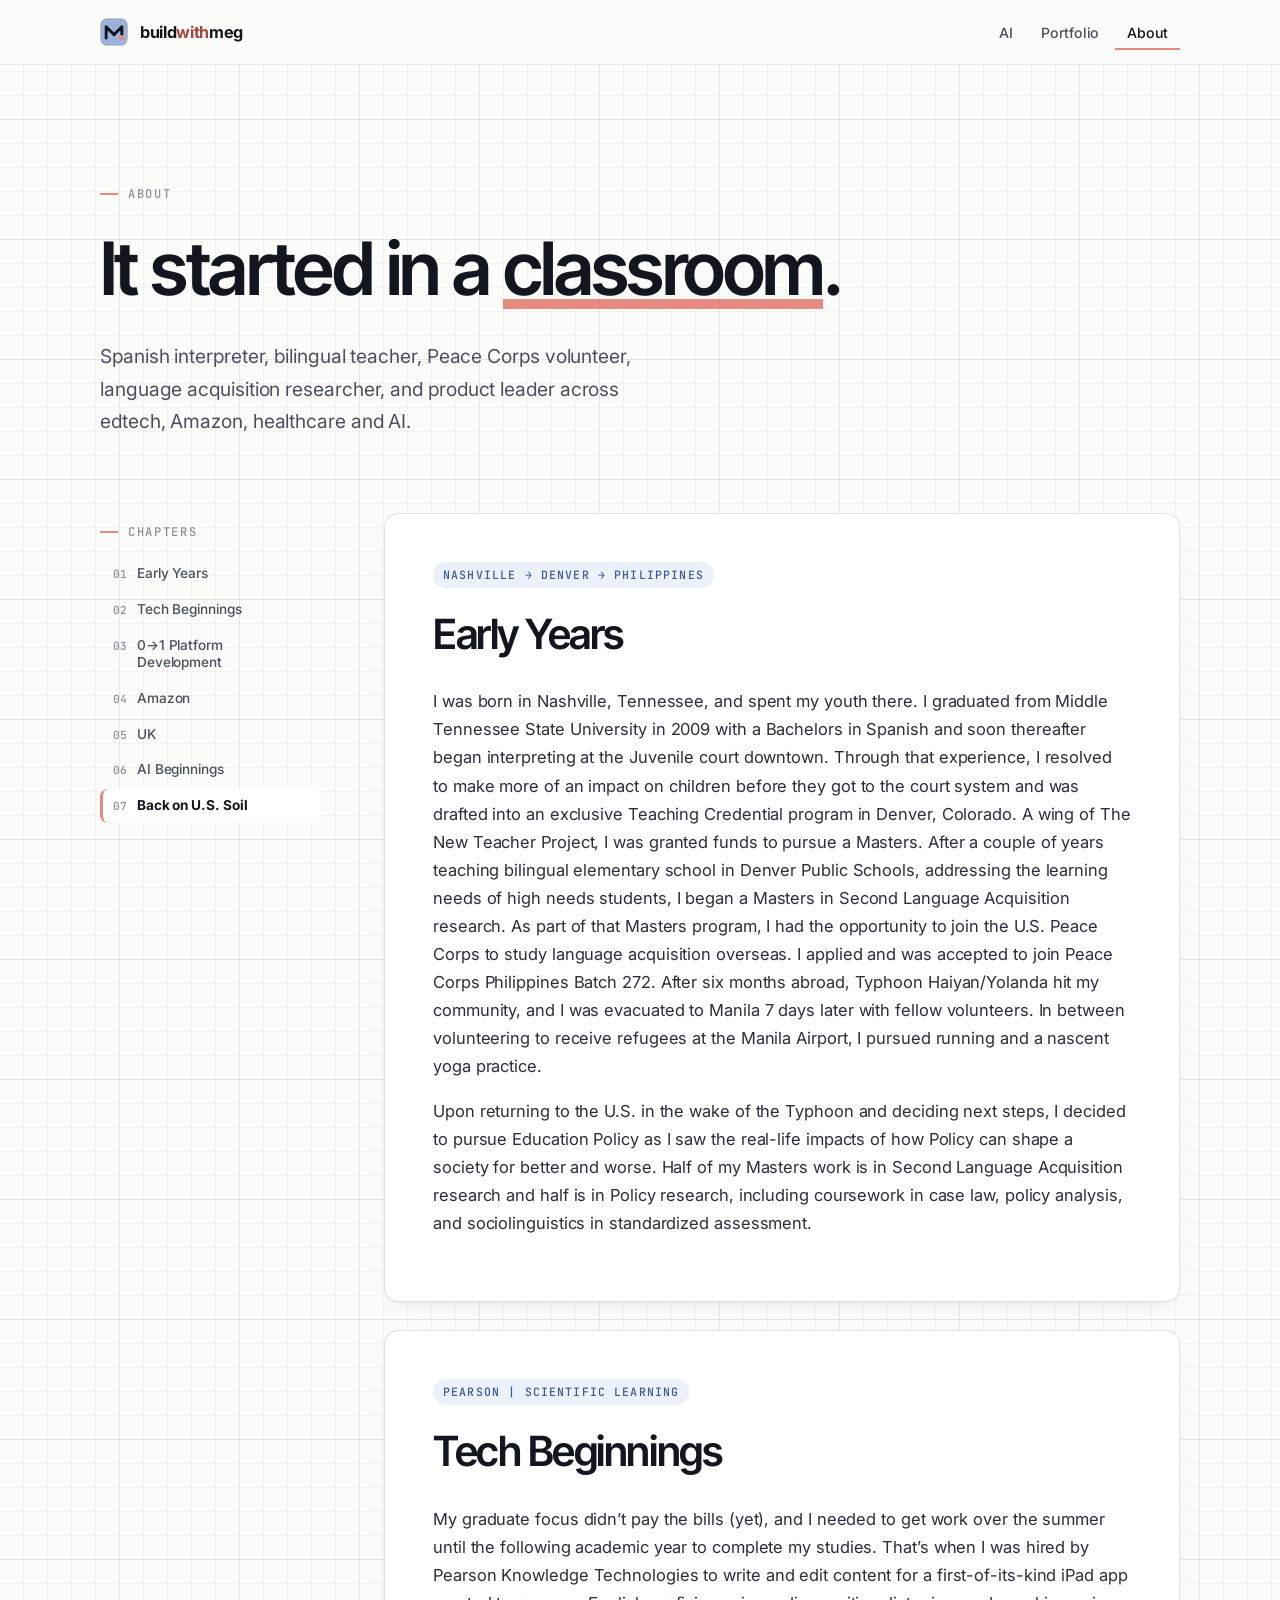
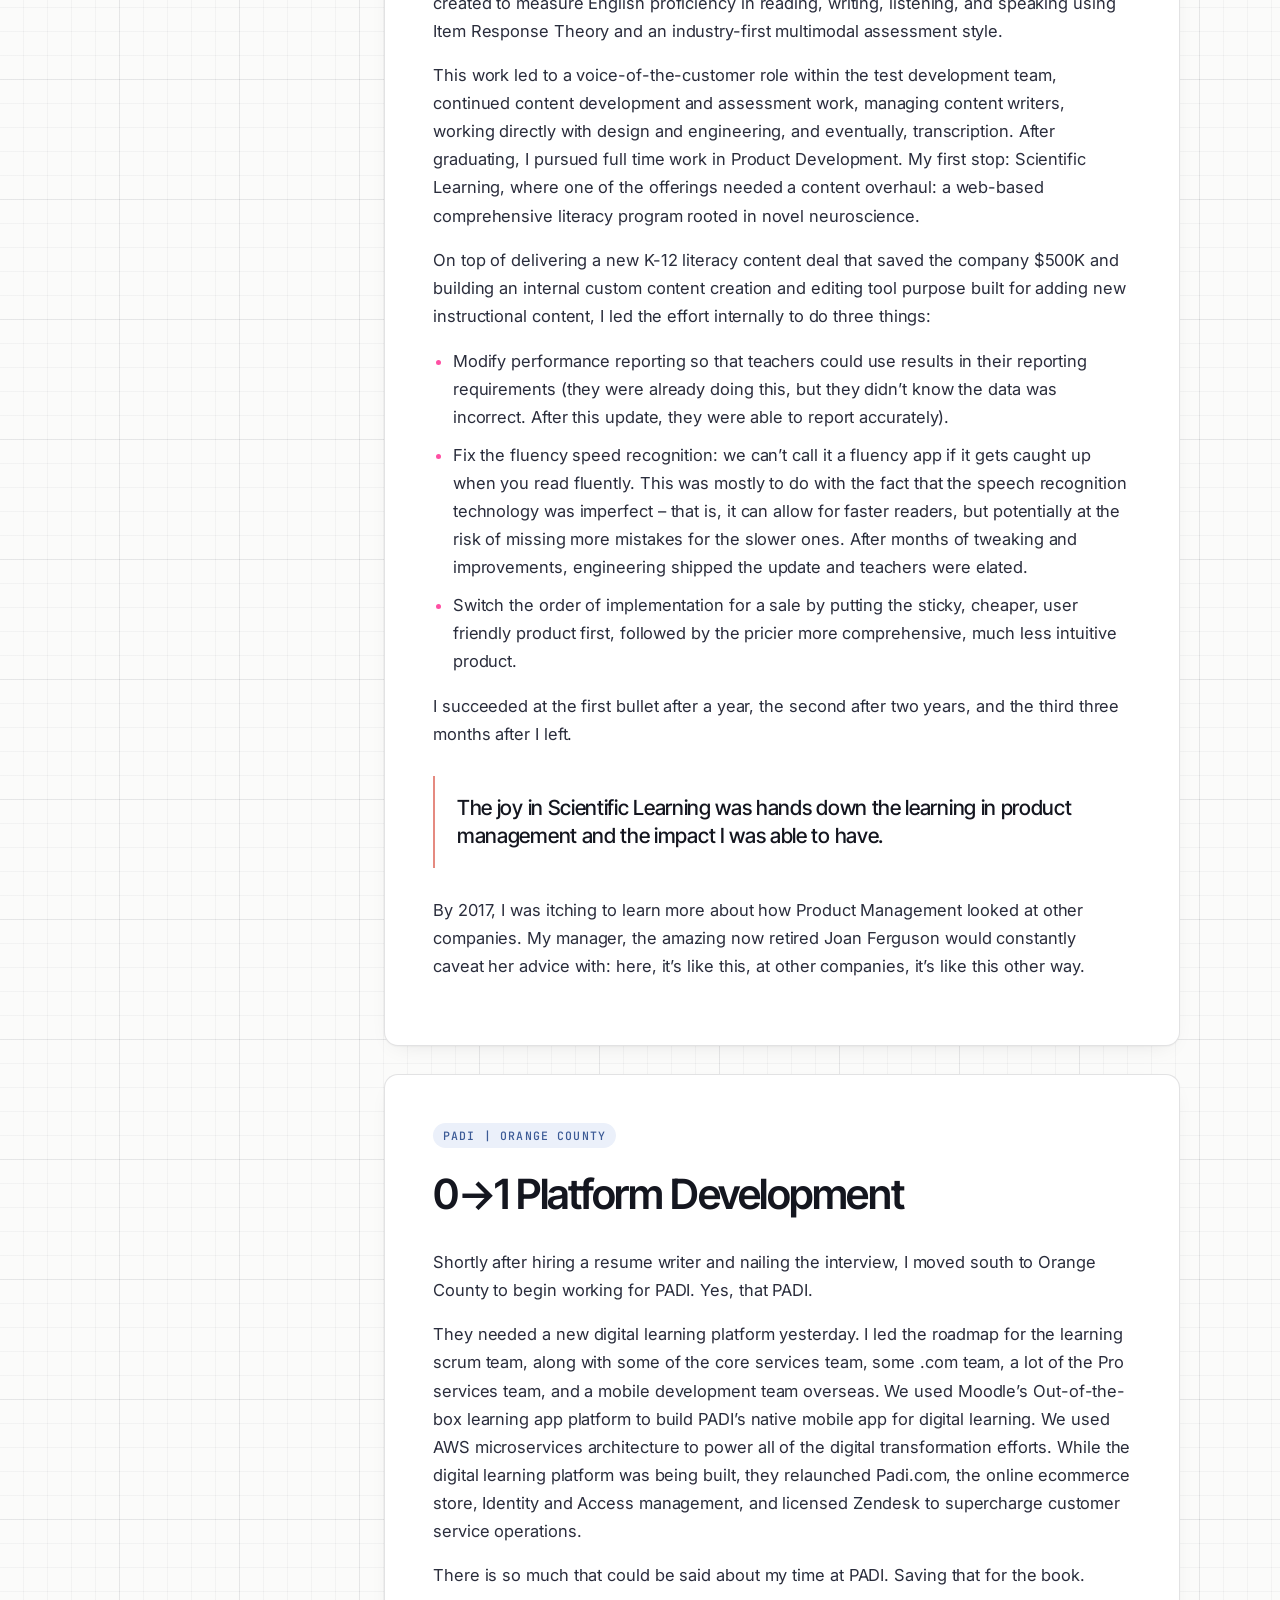
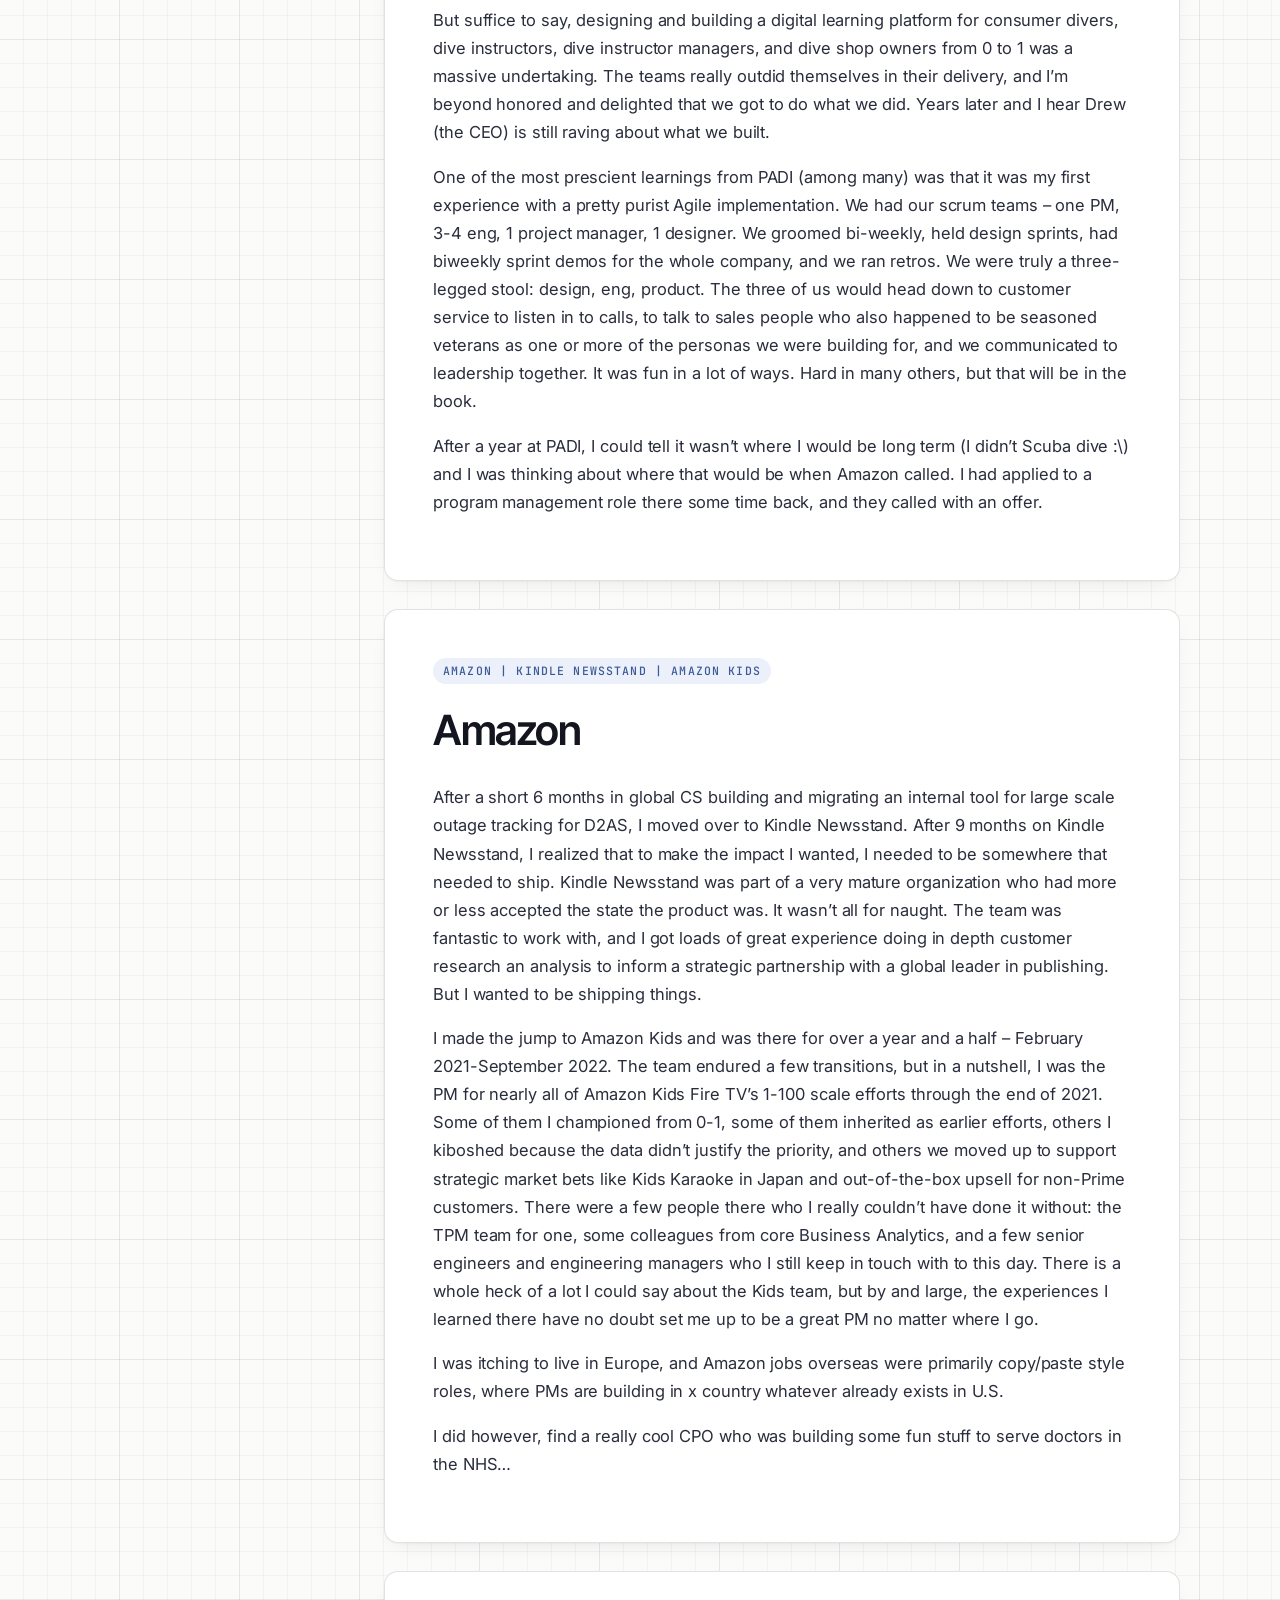
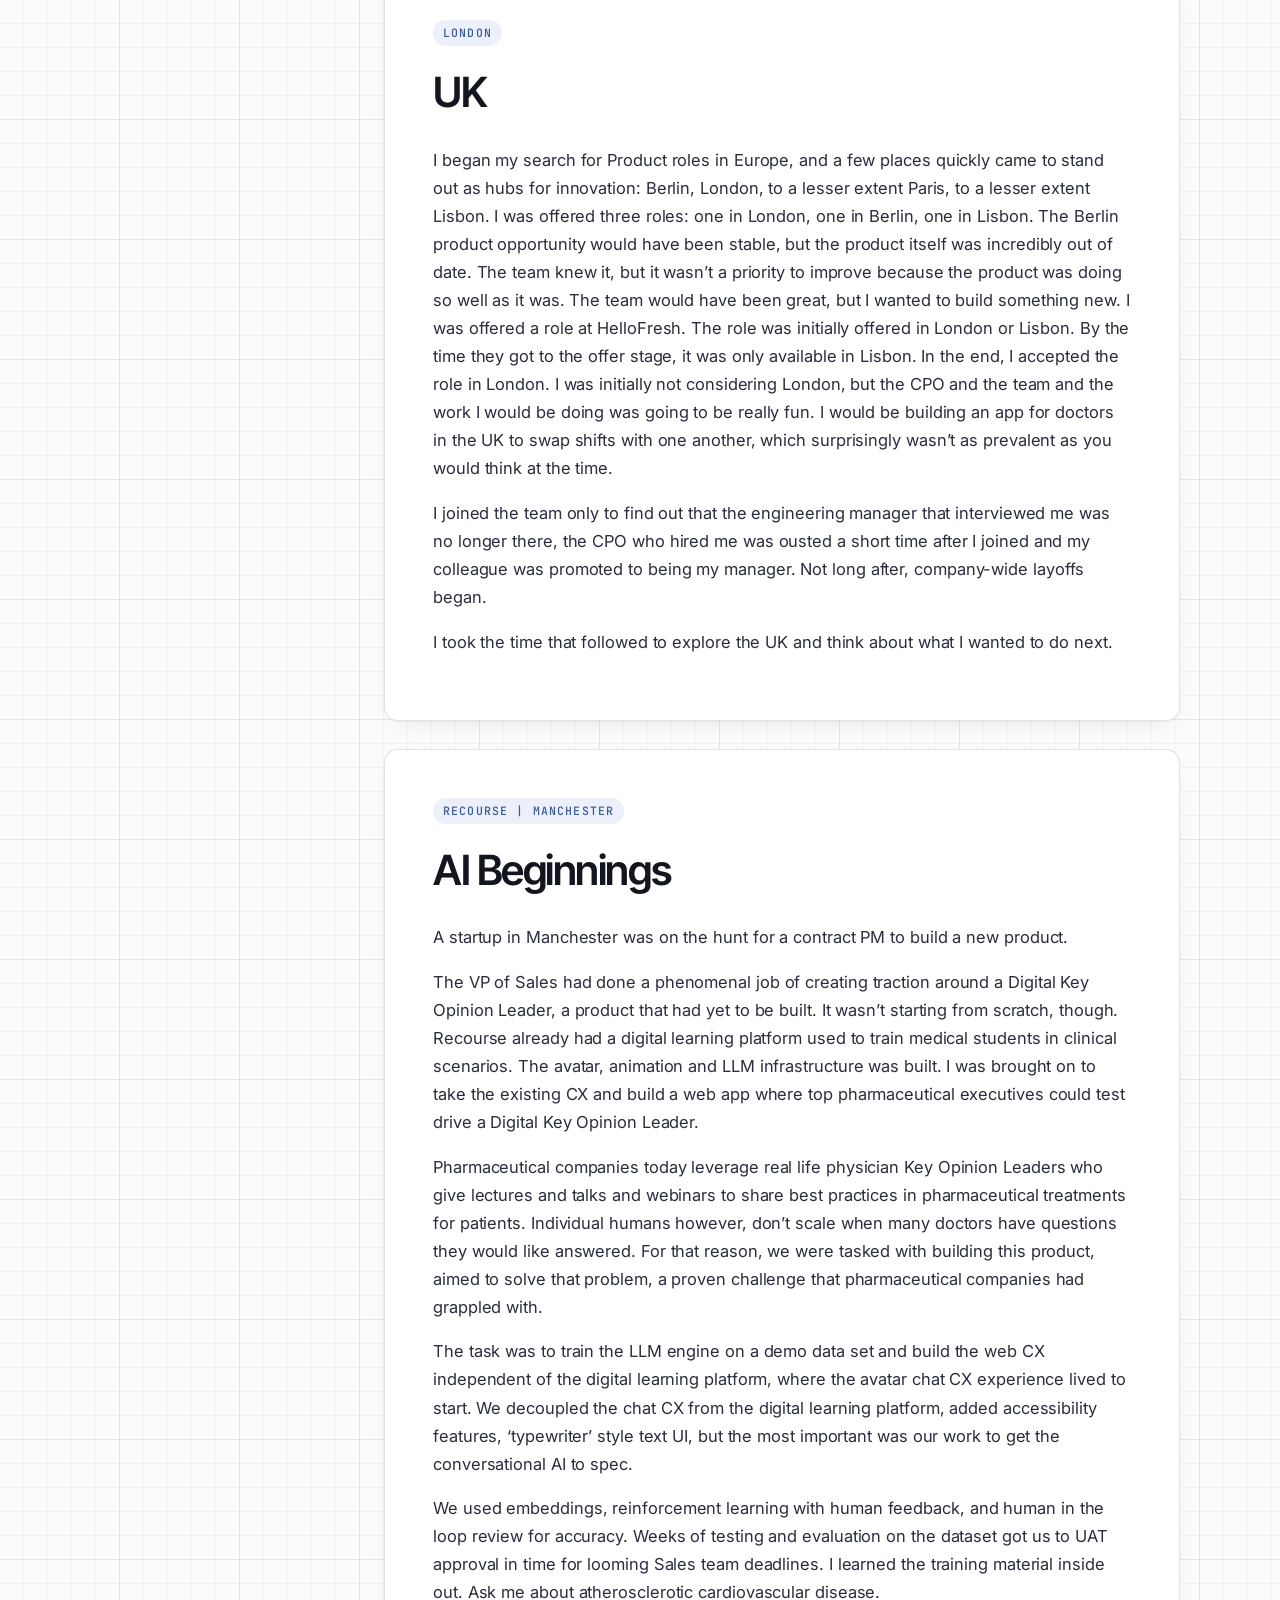
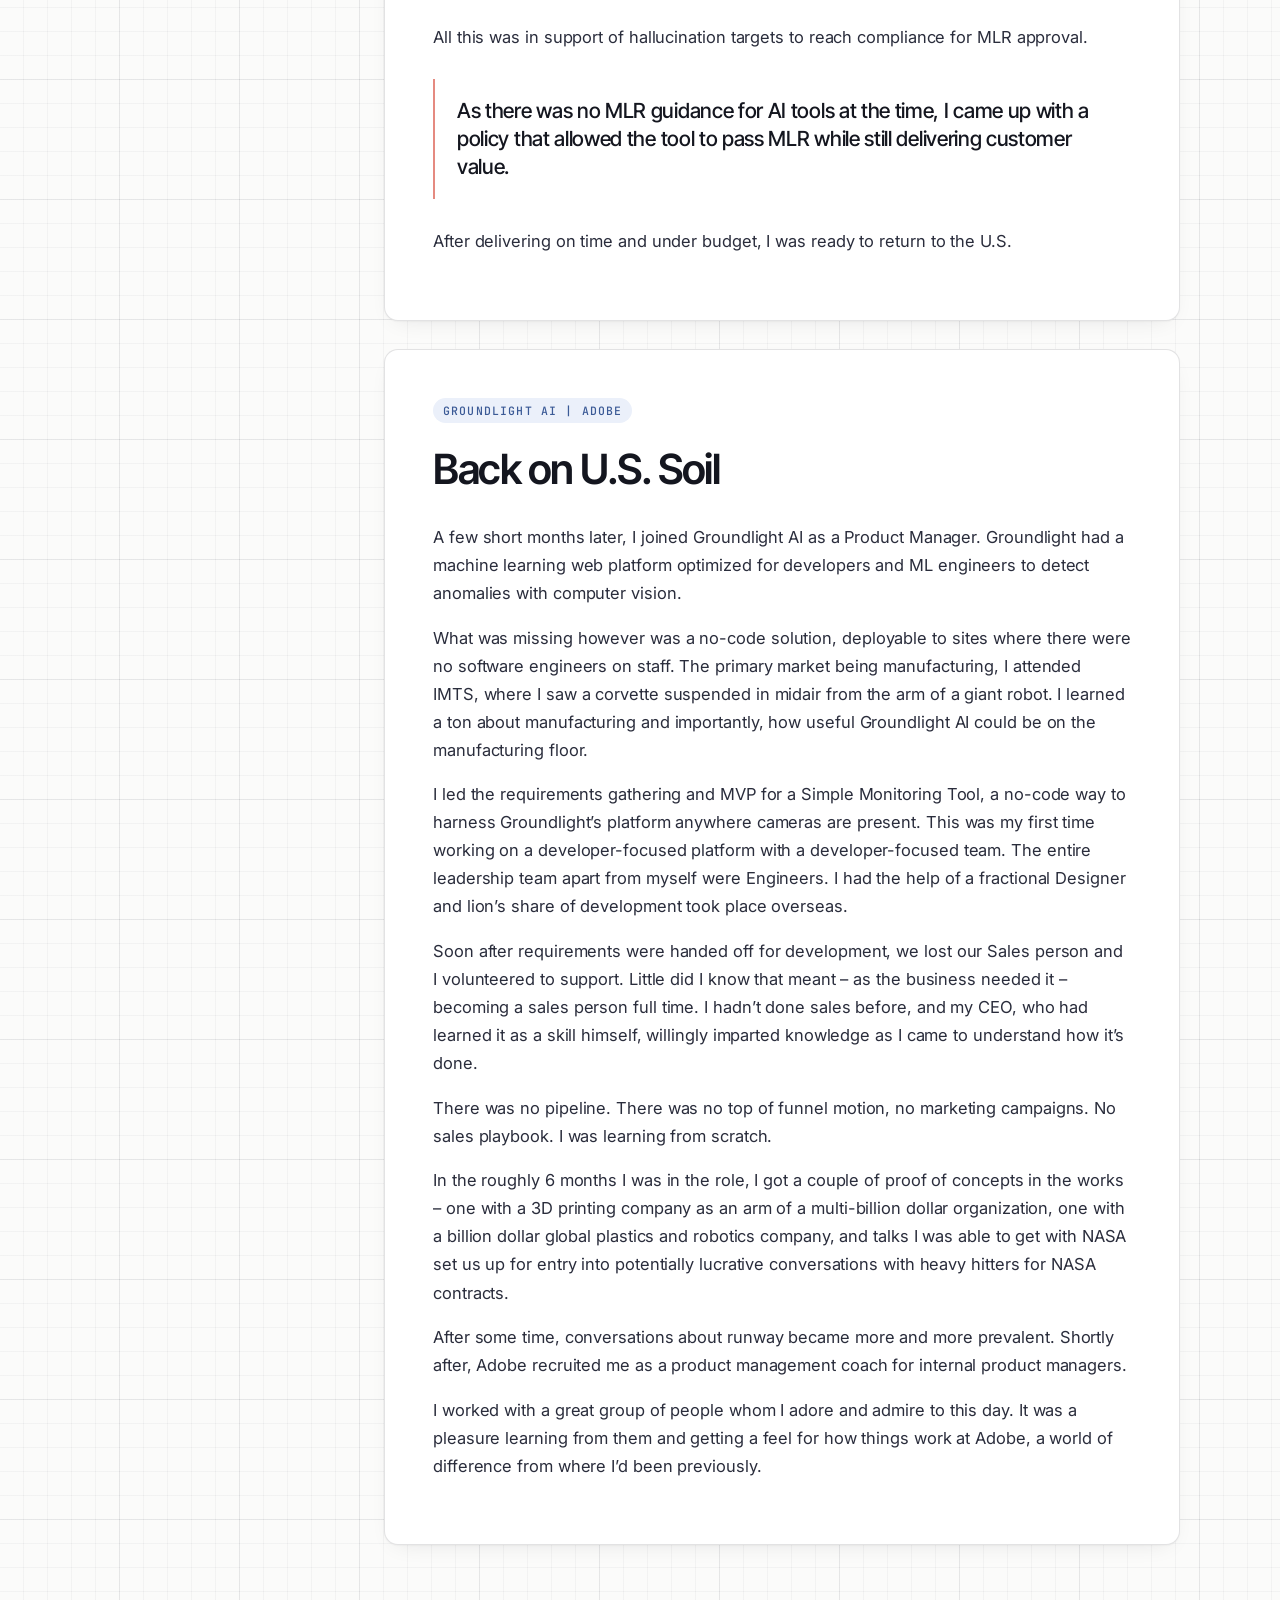
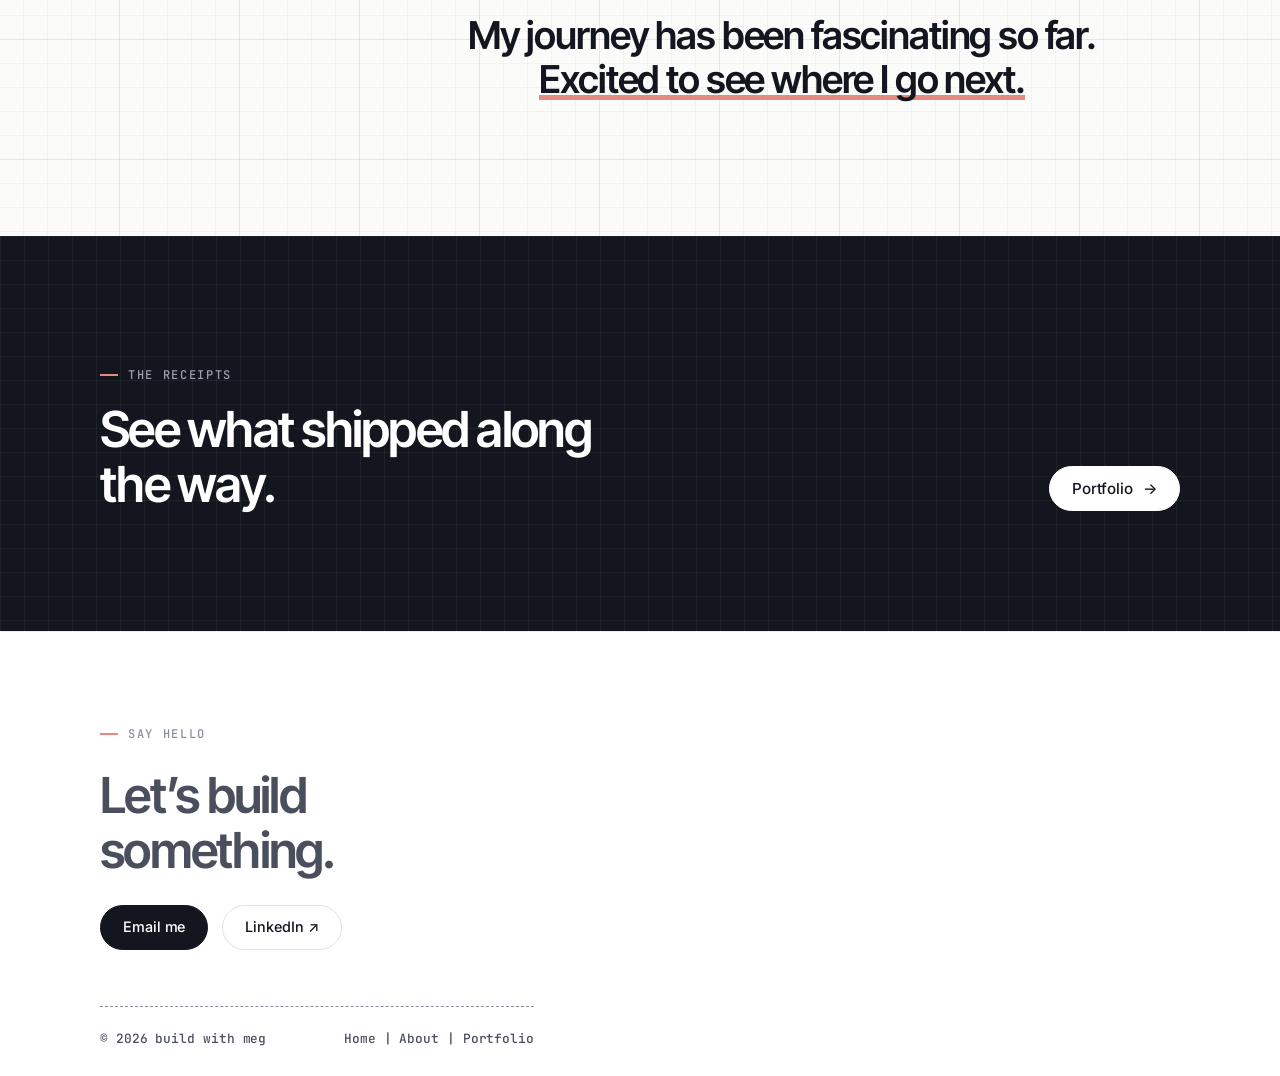
==== commit 362f5069: "About: new headline Co-Authored-By: Claude Opus 5.5 <noreply@anthropic.com>" ====
--- a/about/index.html
+++ b/about/index.html
@@ -49,7 +49,7 @@
 <main id="main">
   <div class="page-head wrap">
     <span class="label reveal">About</span>
-    <h1 class="reveal d1">Classroom to <span class="hl">product</span>, by way of a typhoon.</h1>
+    <h1 class="reveal d1">It started in a <span class="hl">classroom</span>.</h1>
     <p class="lede reveal d2">Spanish interpreter, bilingual teacher, Peace Corps volunteer, language acquisition researcher, and product leader across edtech, Amazon, healthcare and AI.</p>
   </div>
 
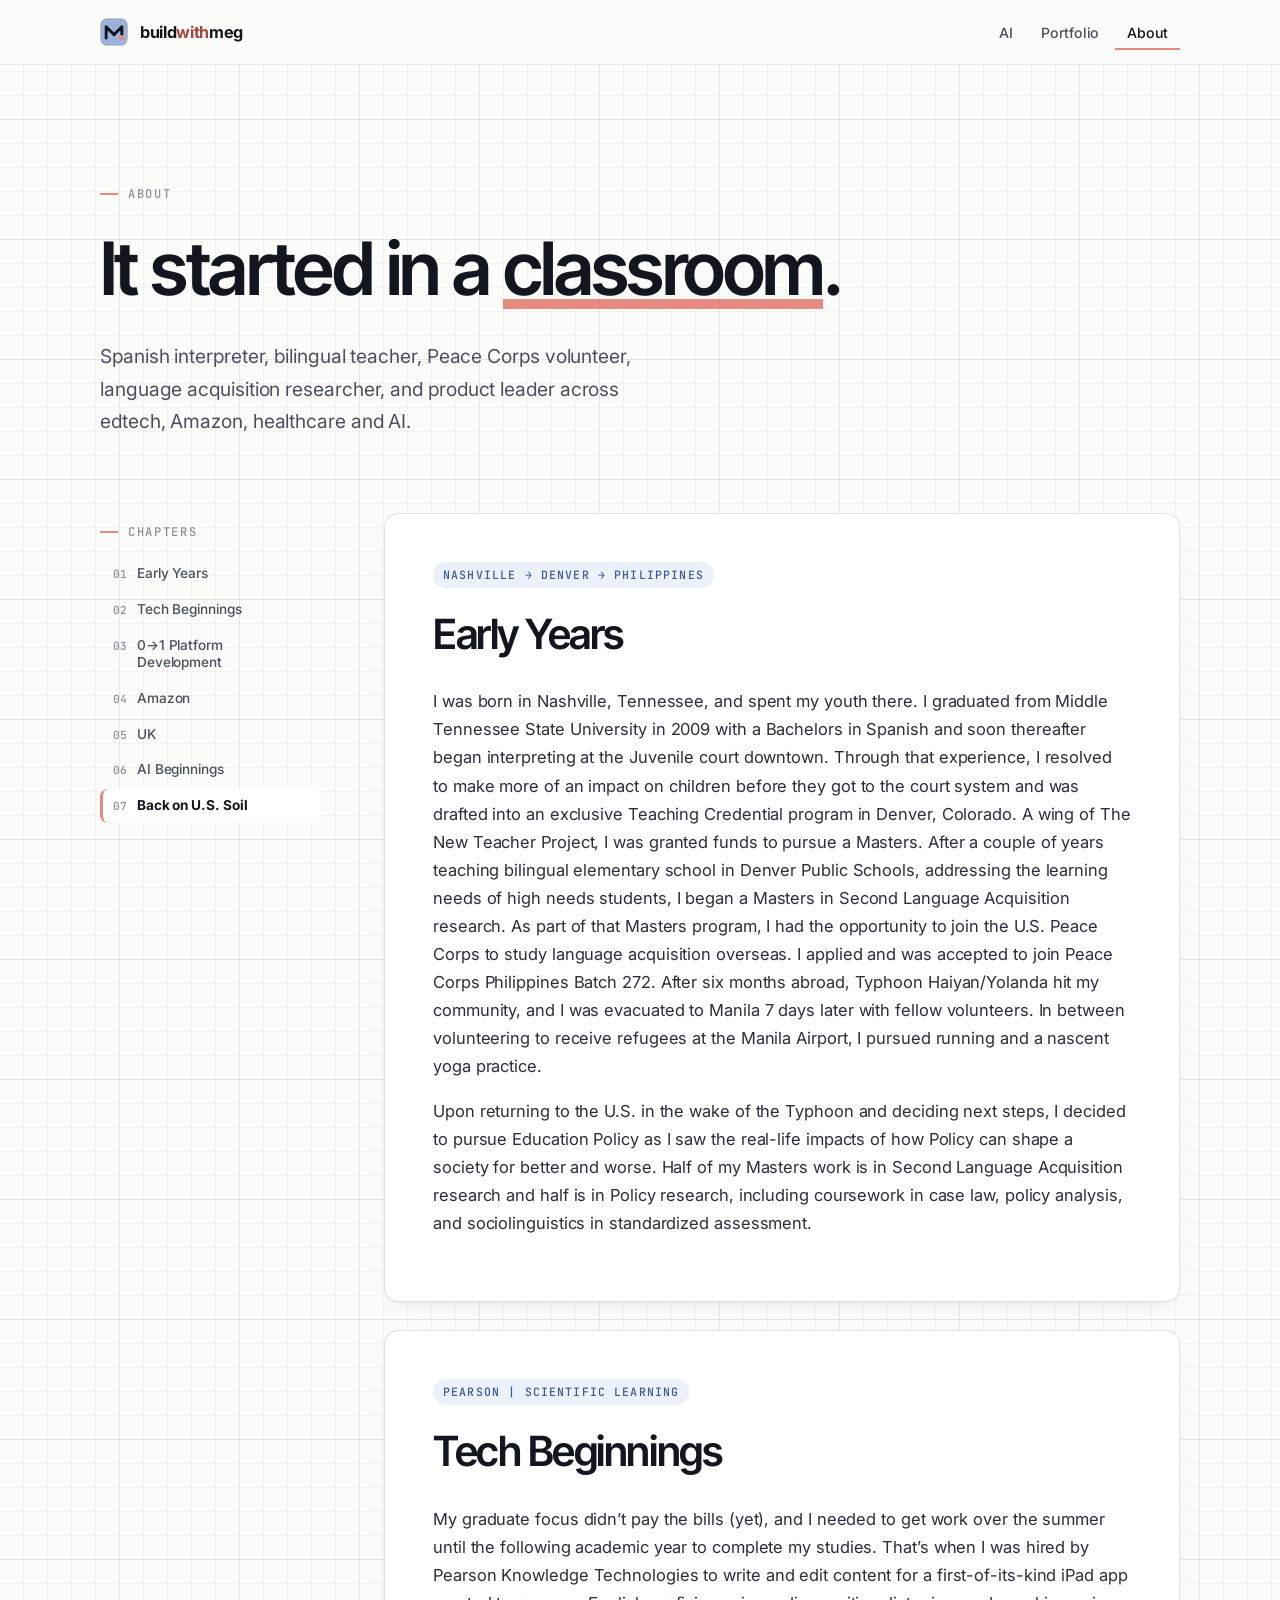
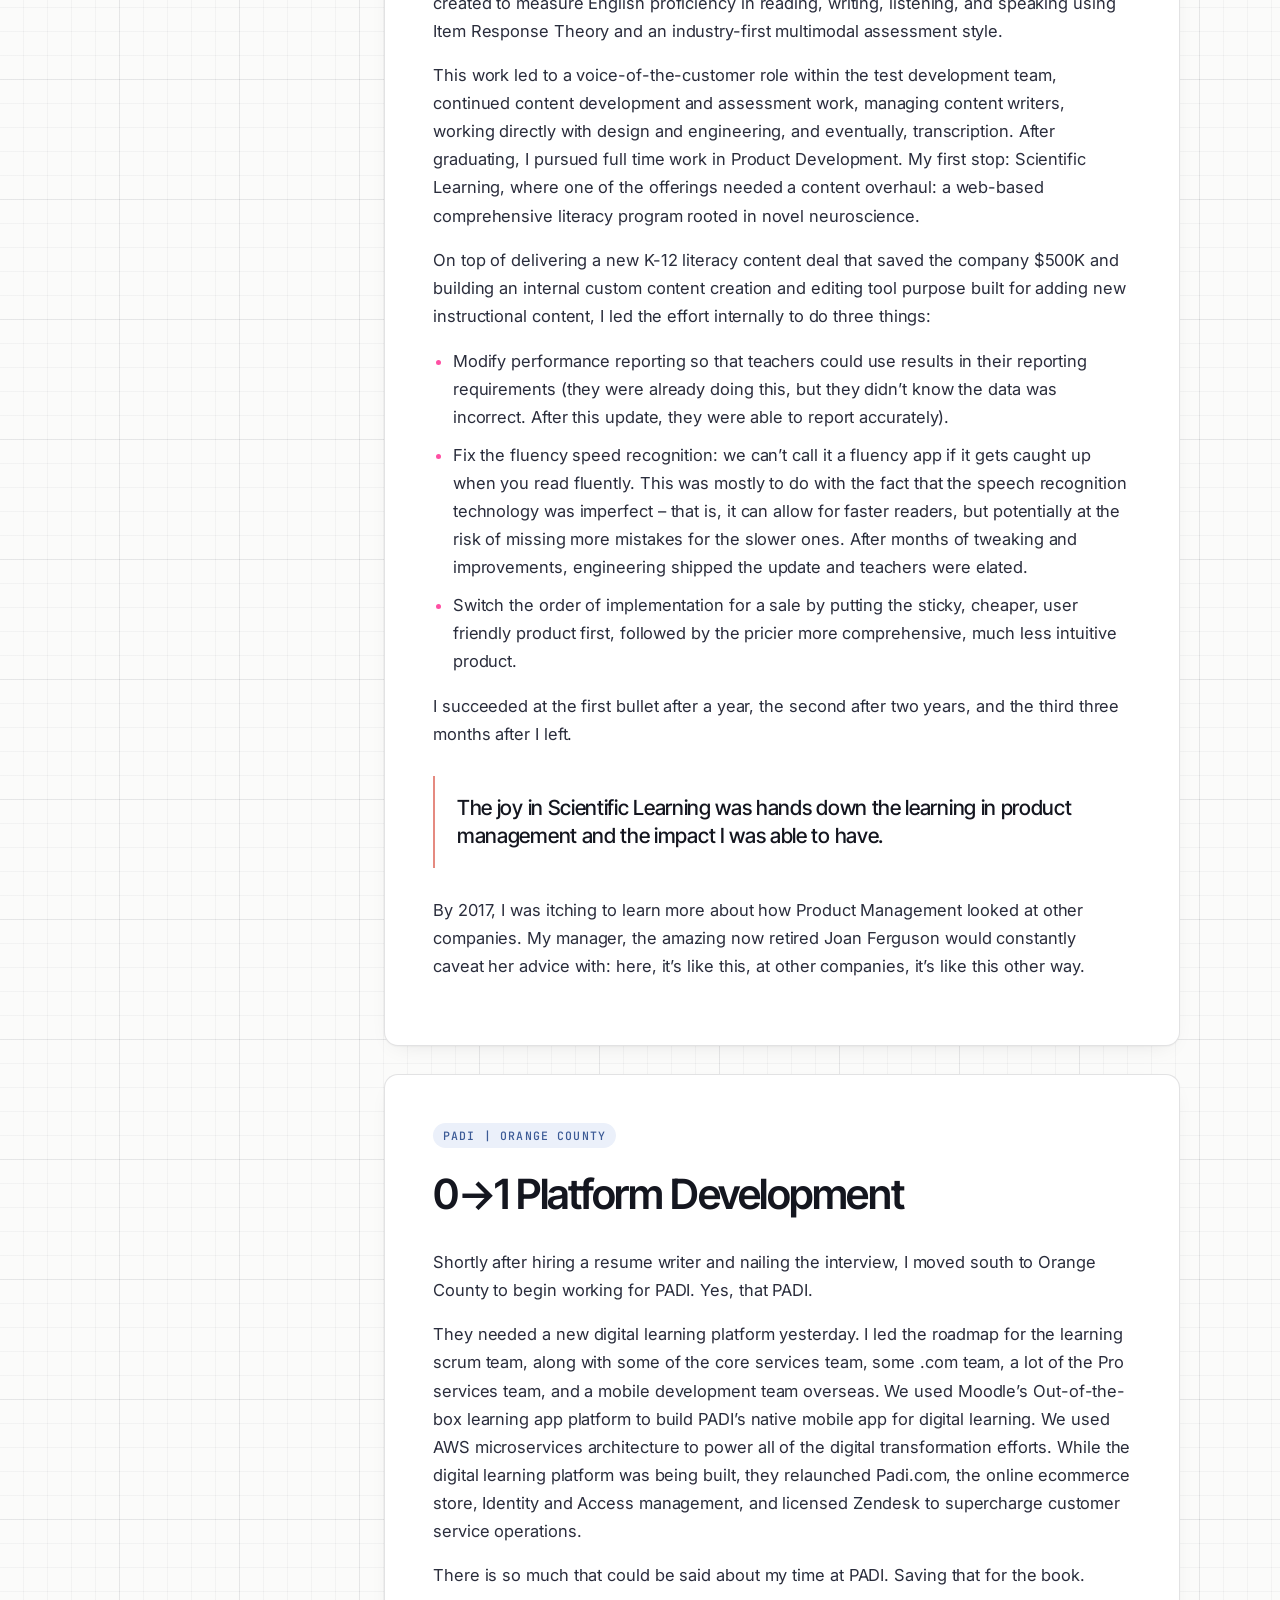
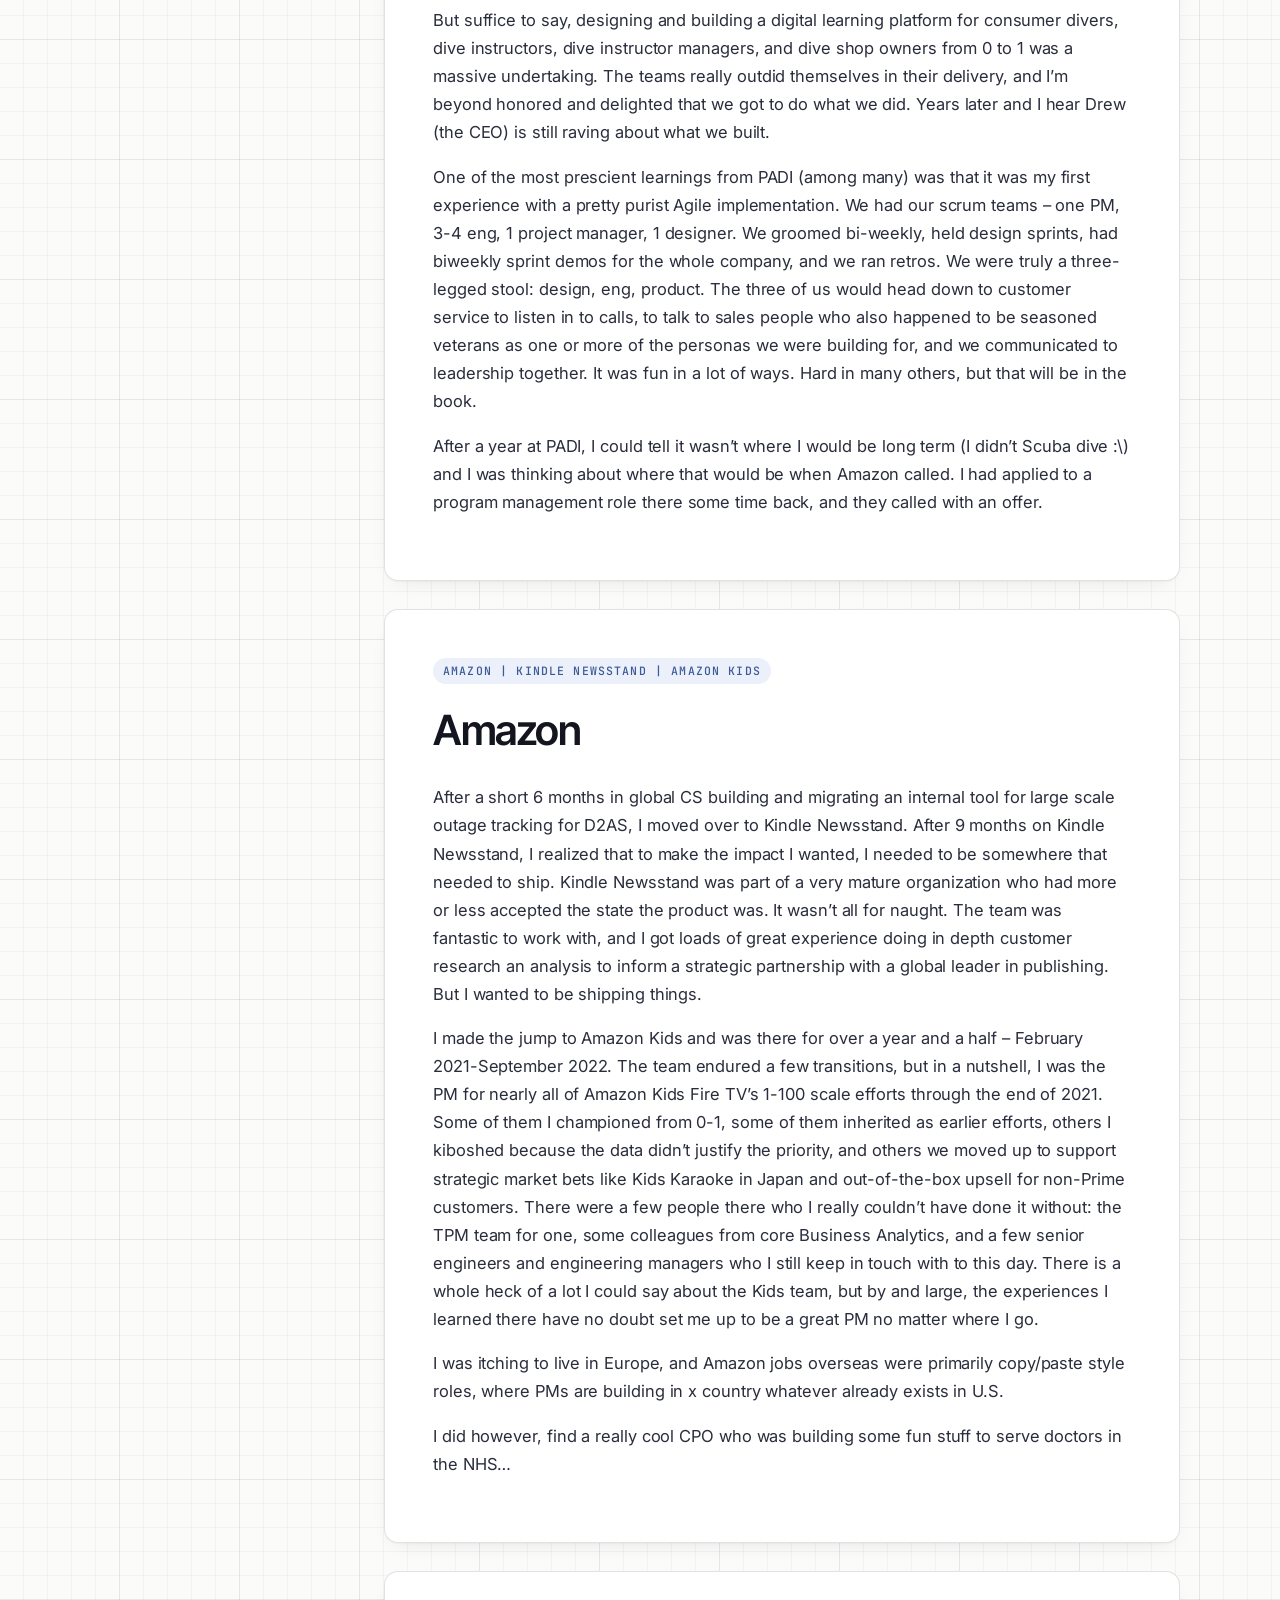
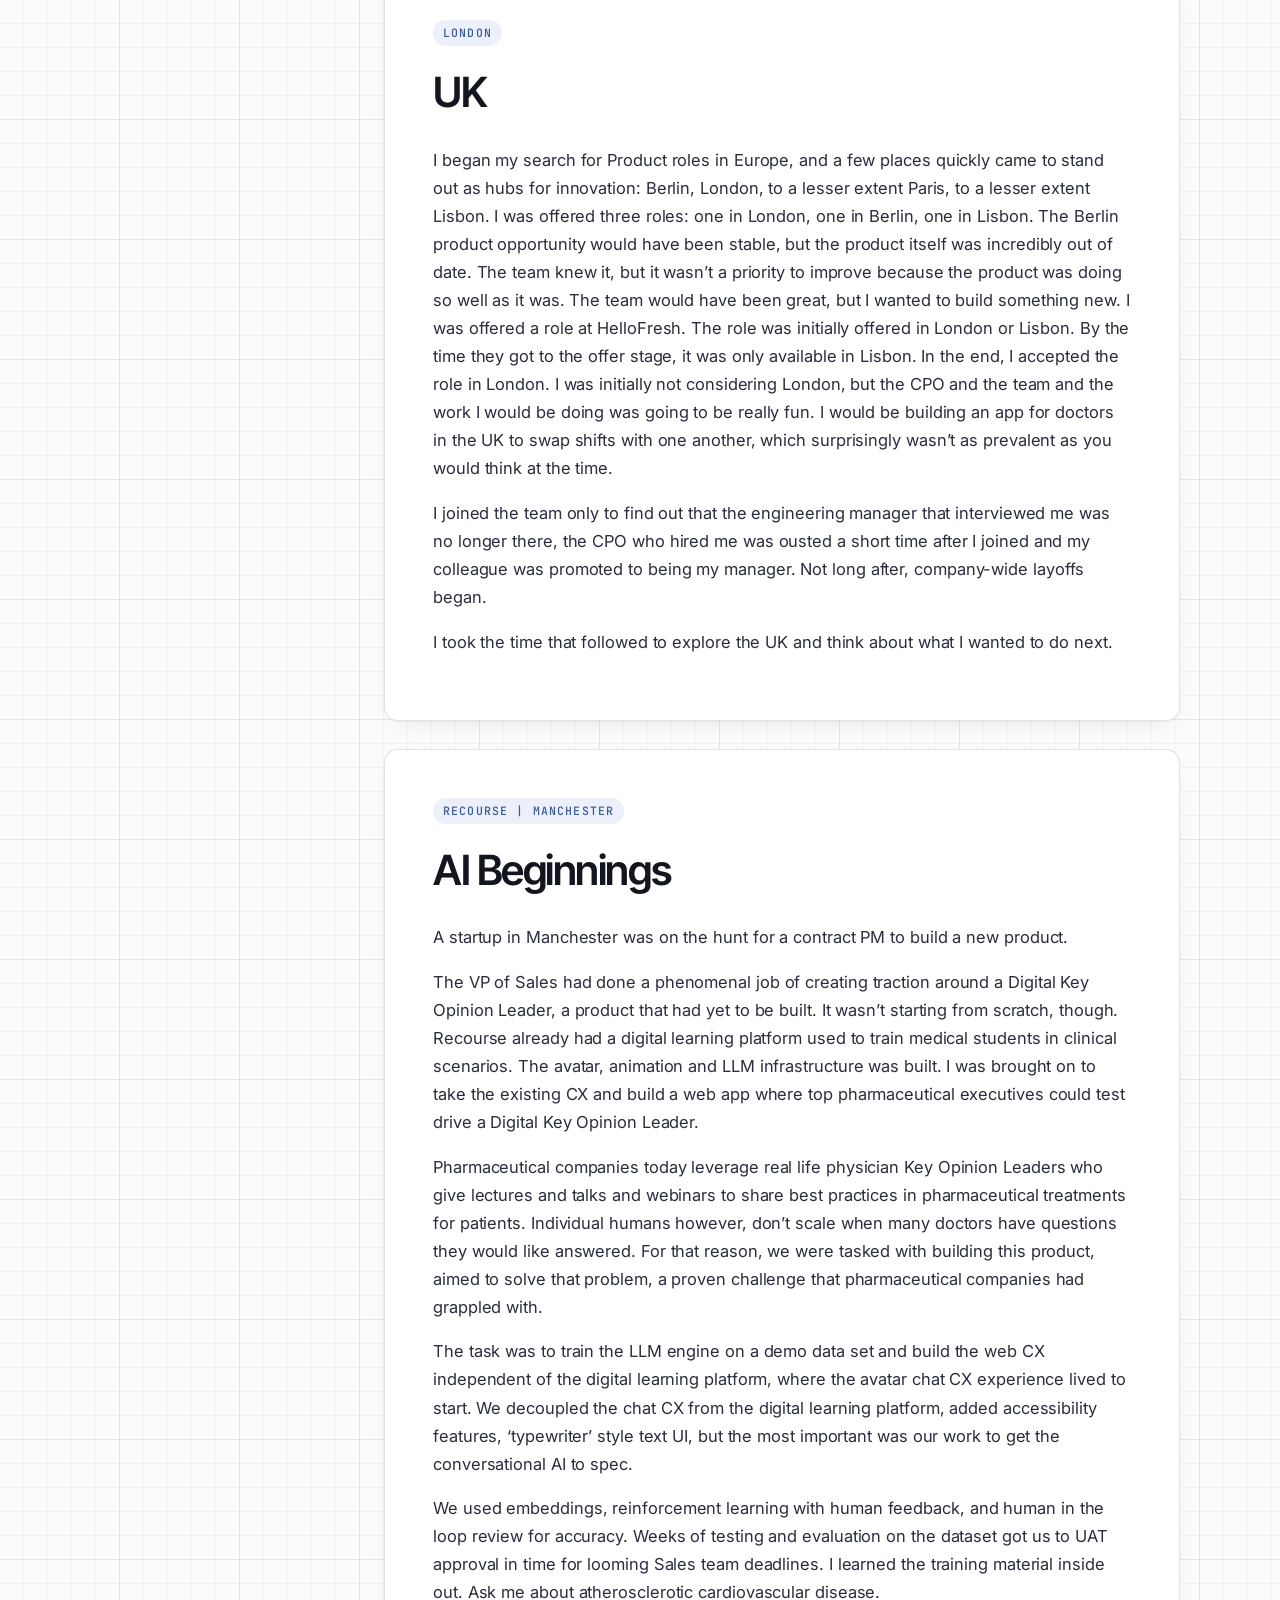
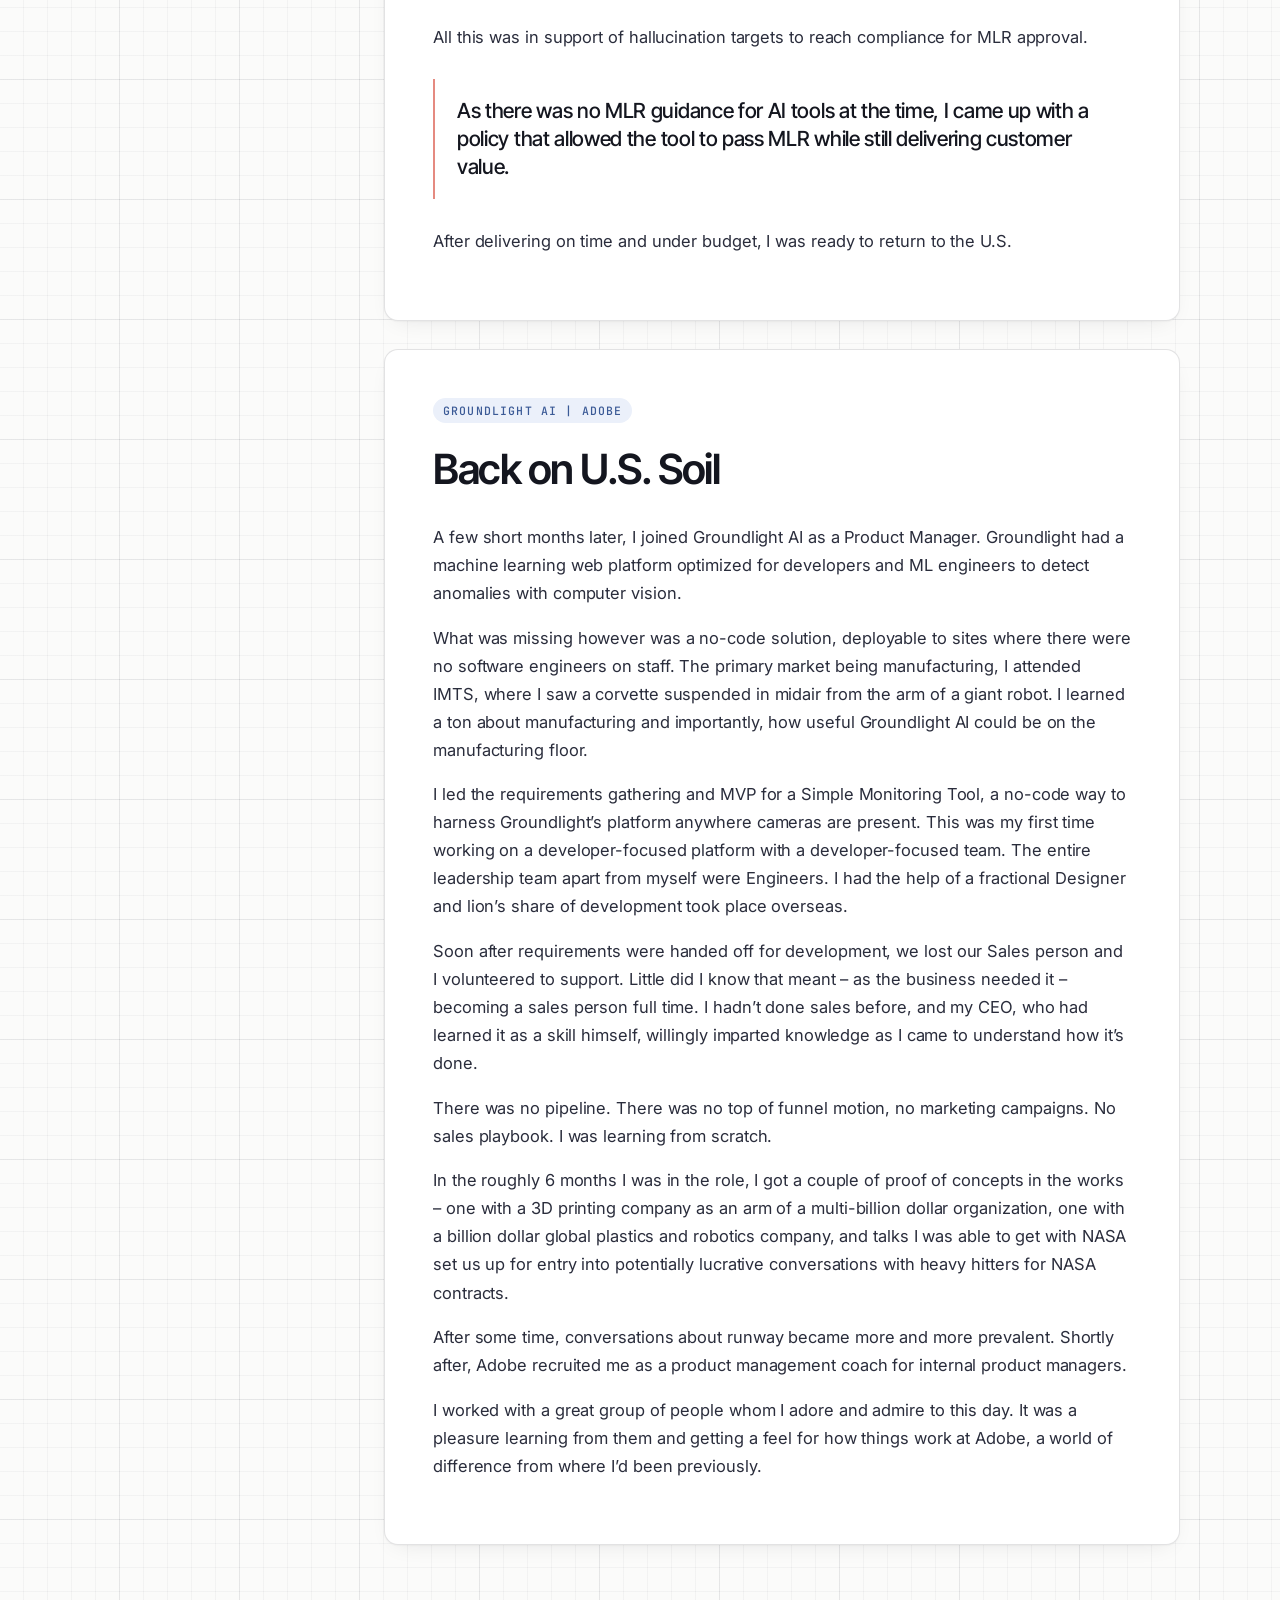
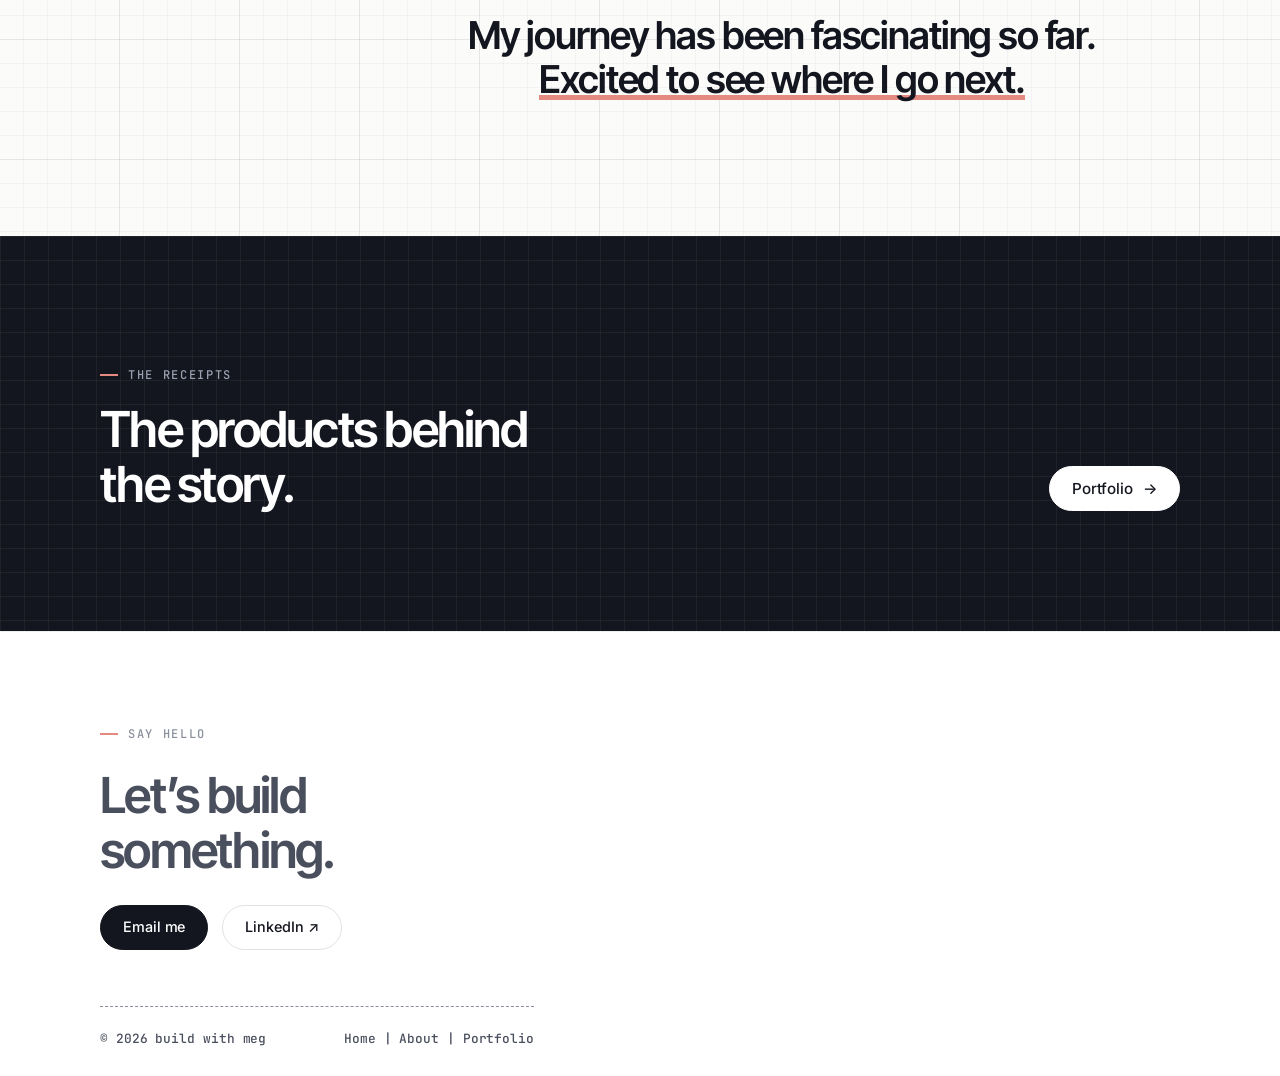
==== commit 2a189ca9: "About: new portfolio band heading Co-Authored-By: Claude Opus 5.5 <noreply@anthropic.com>" ====
--- a/about/index.html
+++ b/about/index.html
@@ -154,7 +154,7 @@
     <div class="wrap">
       <div class="reveal">
         <span class="label">The receipts</span>
-        <h2 style="margin-top:18px">See what shipped along the way.</h2>
+        <h2 style="margin-top:18px">The products behind the story.</h2>
       </div>
       <div class="ctas reveal d1">
         <a class="btn" href="../portfolio/">Portfolio <span class="arr">→</span></a>
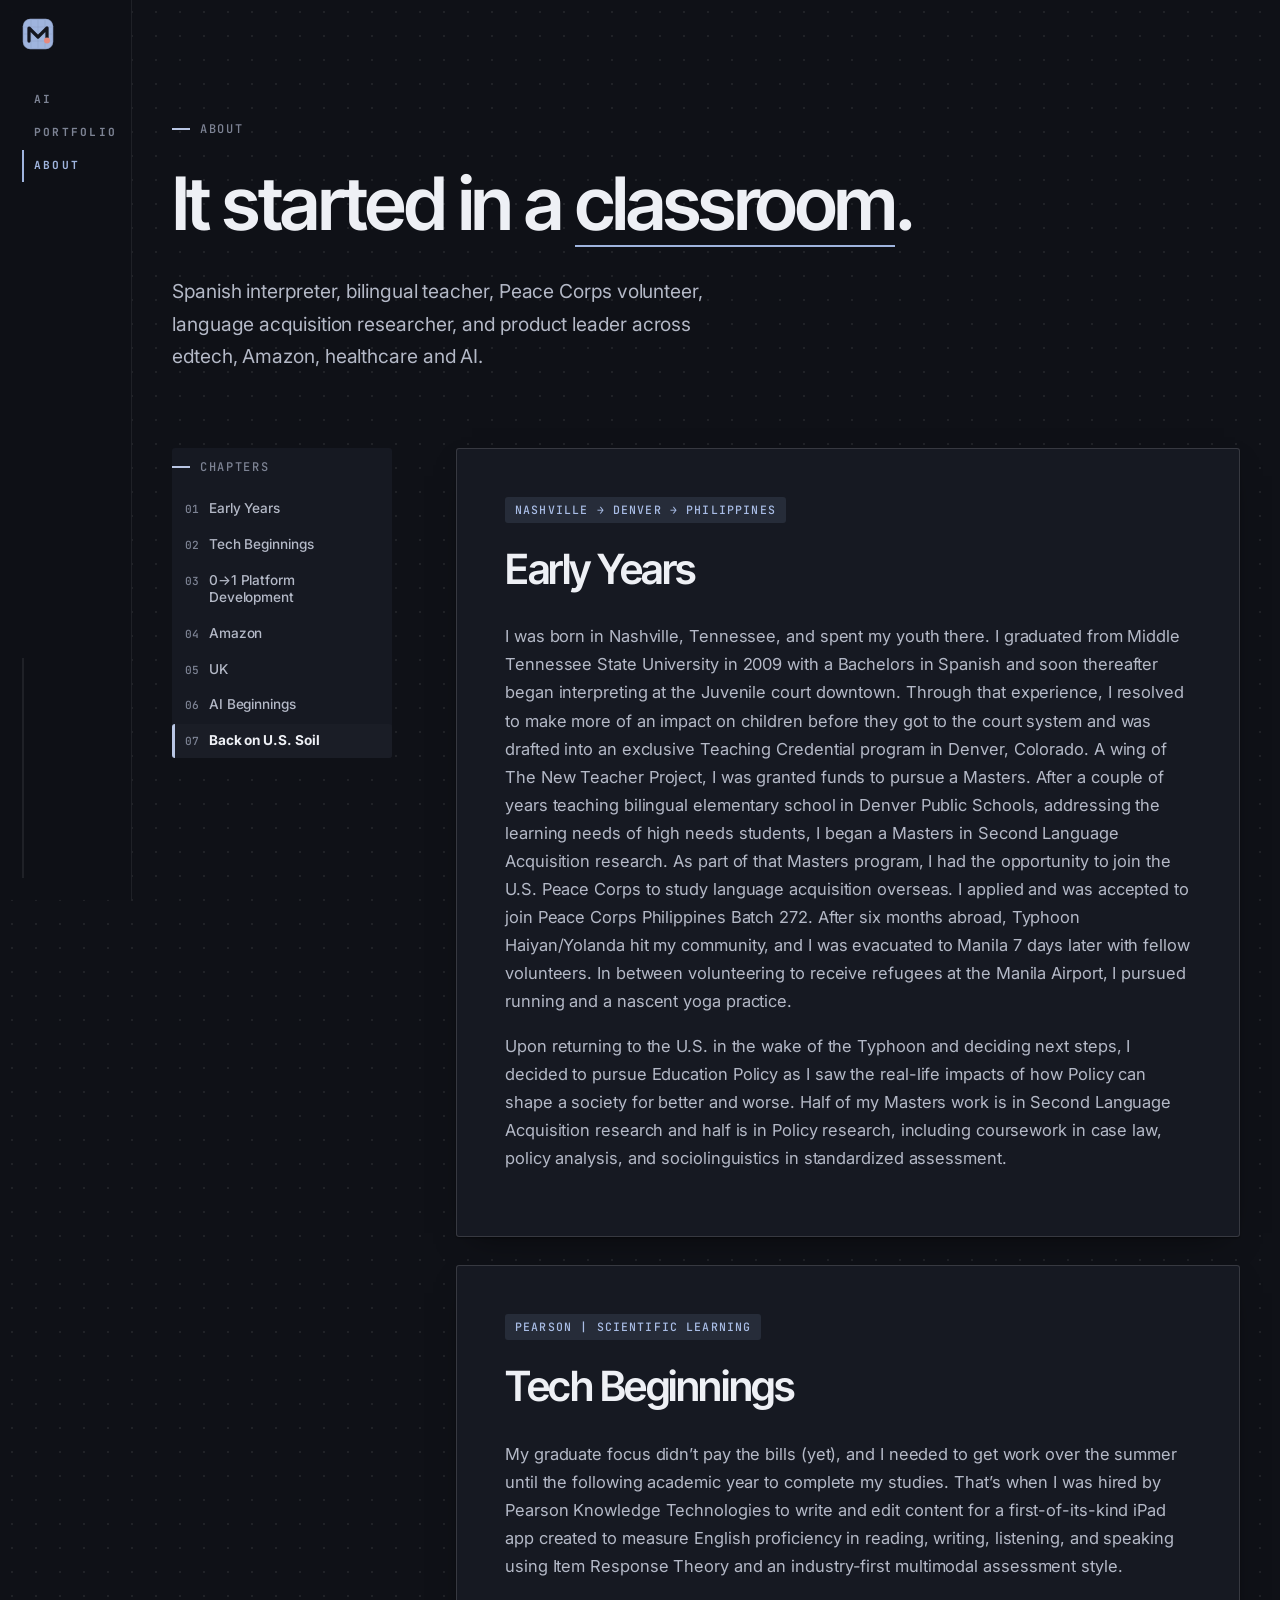
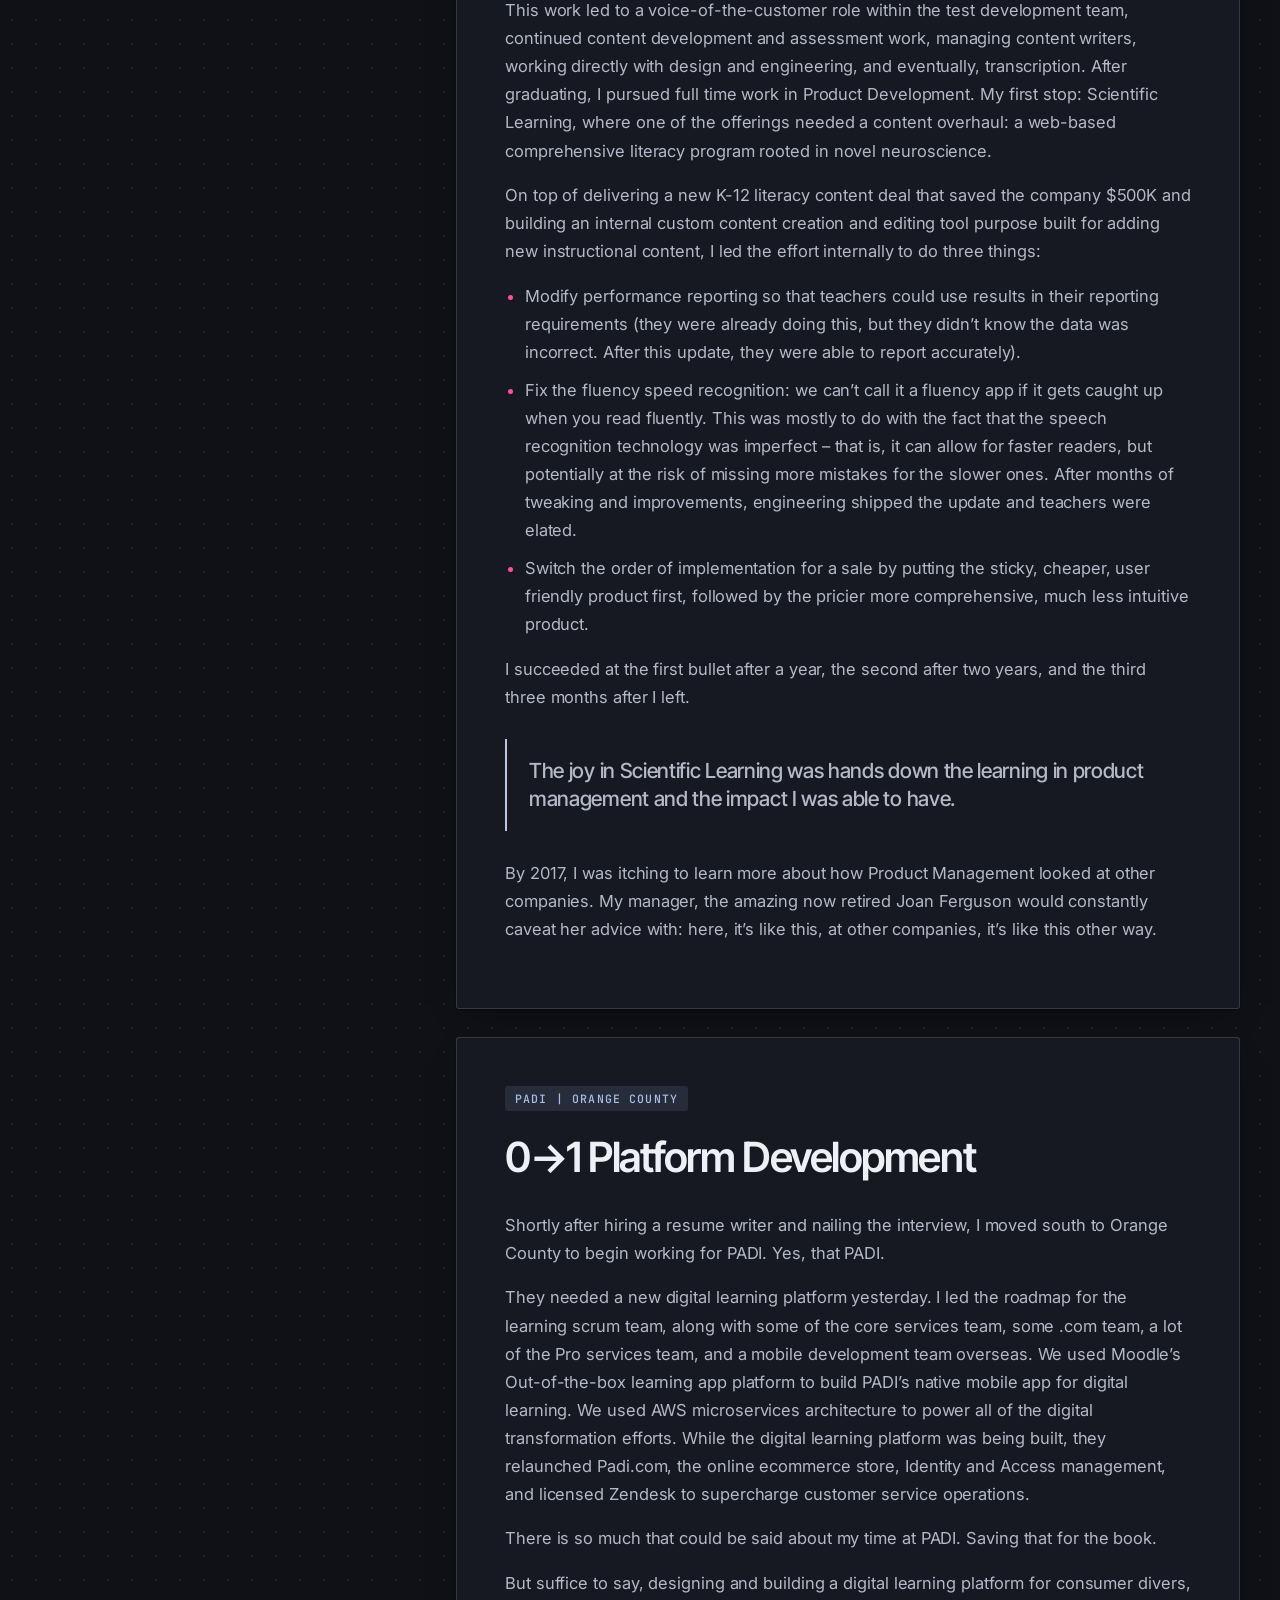
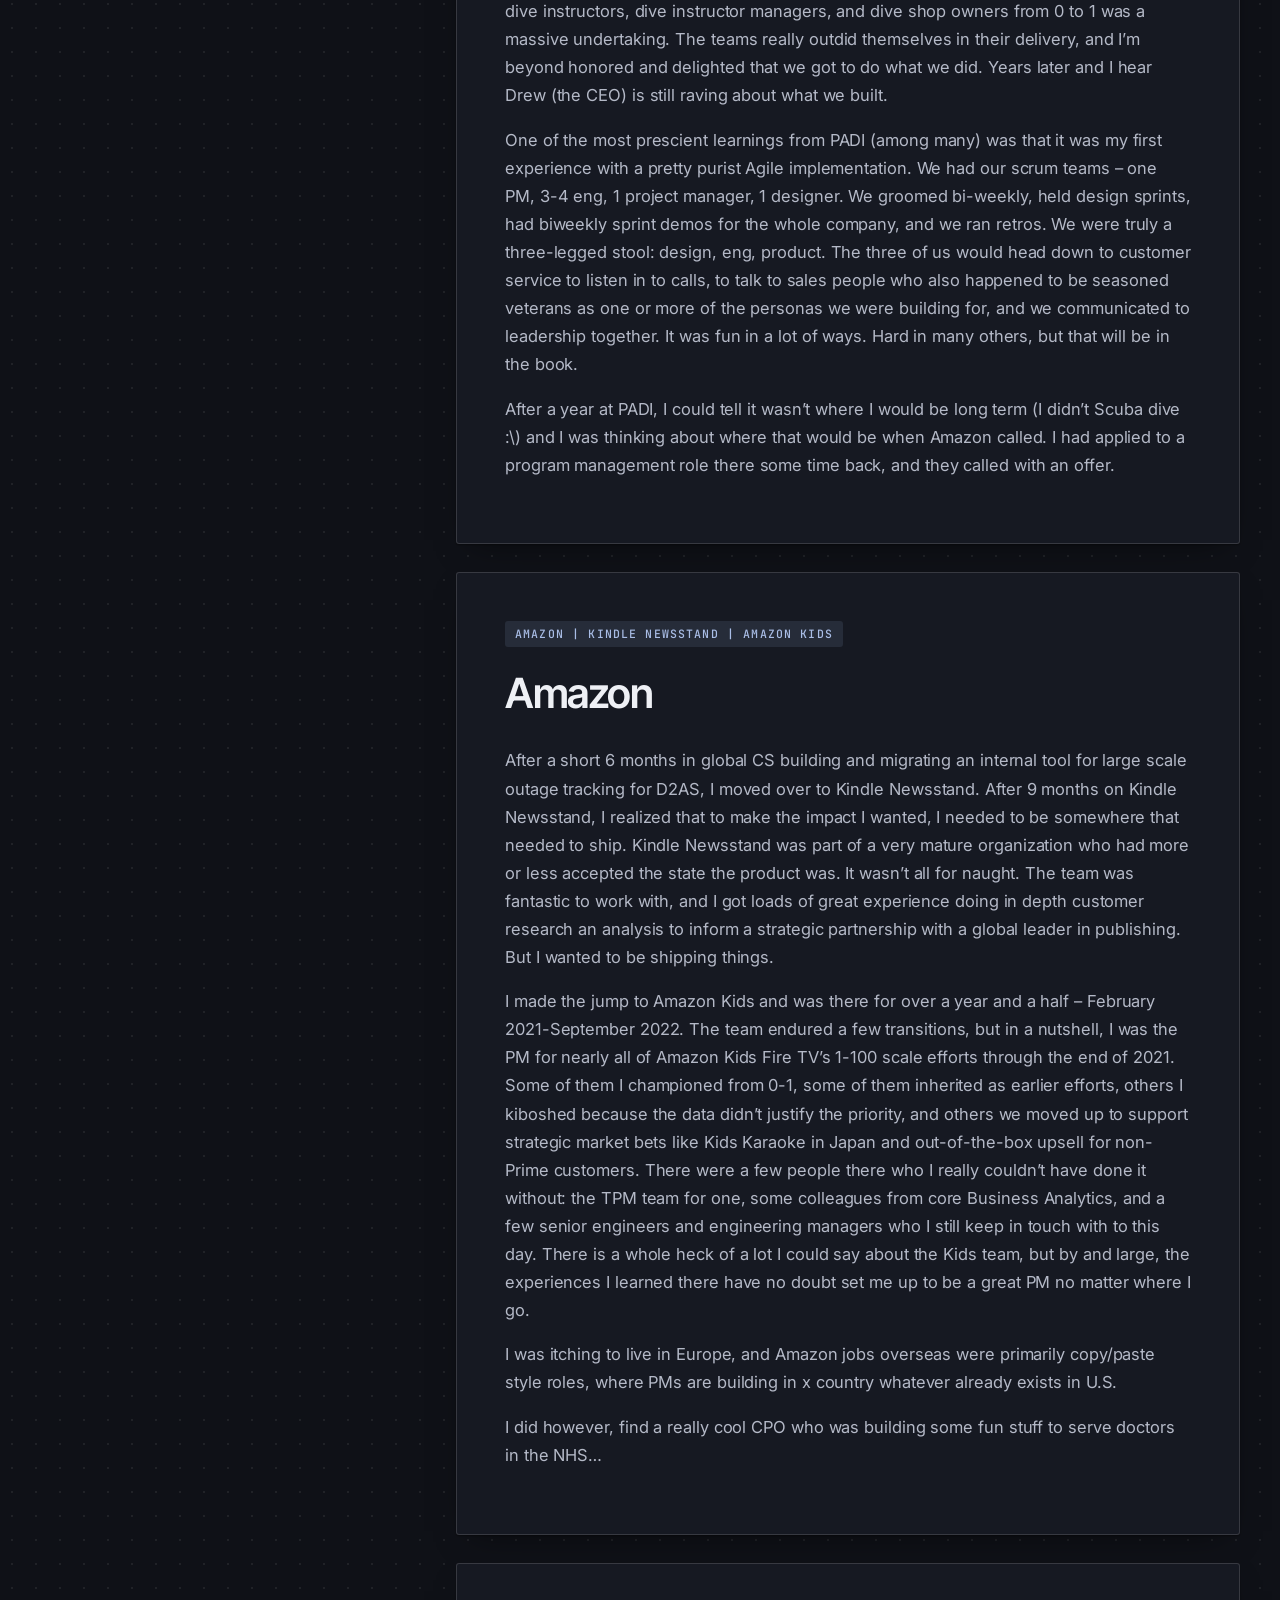
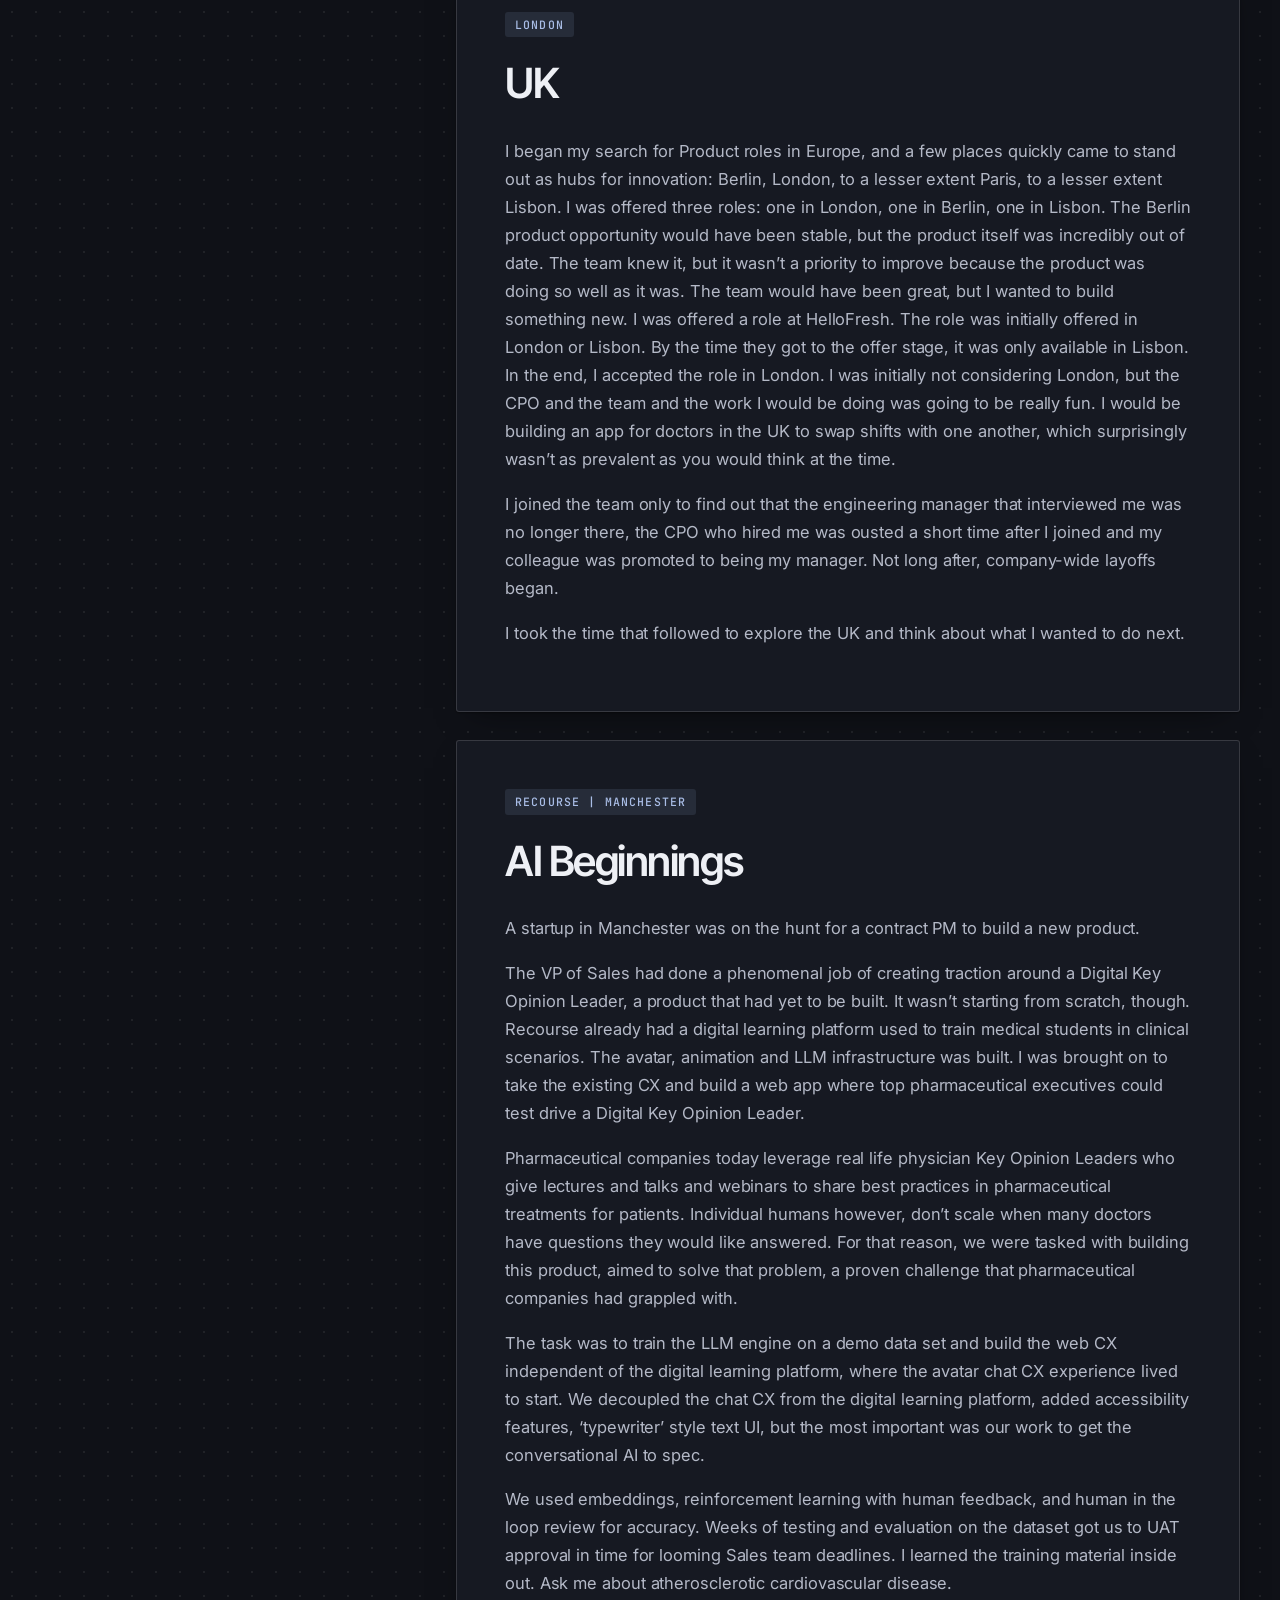
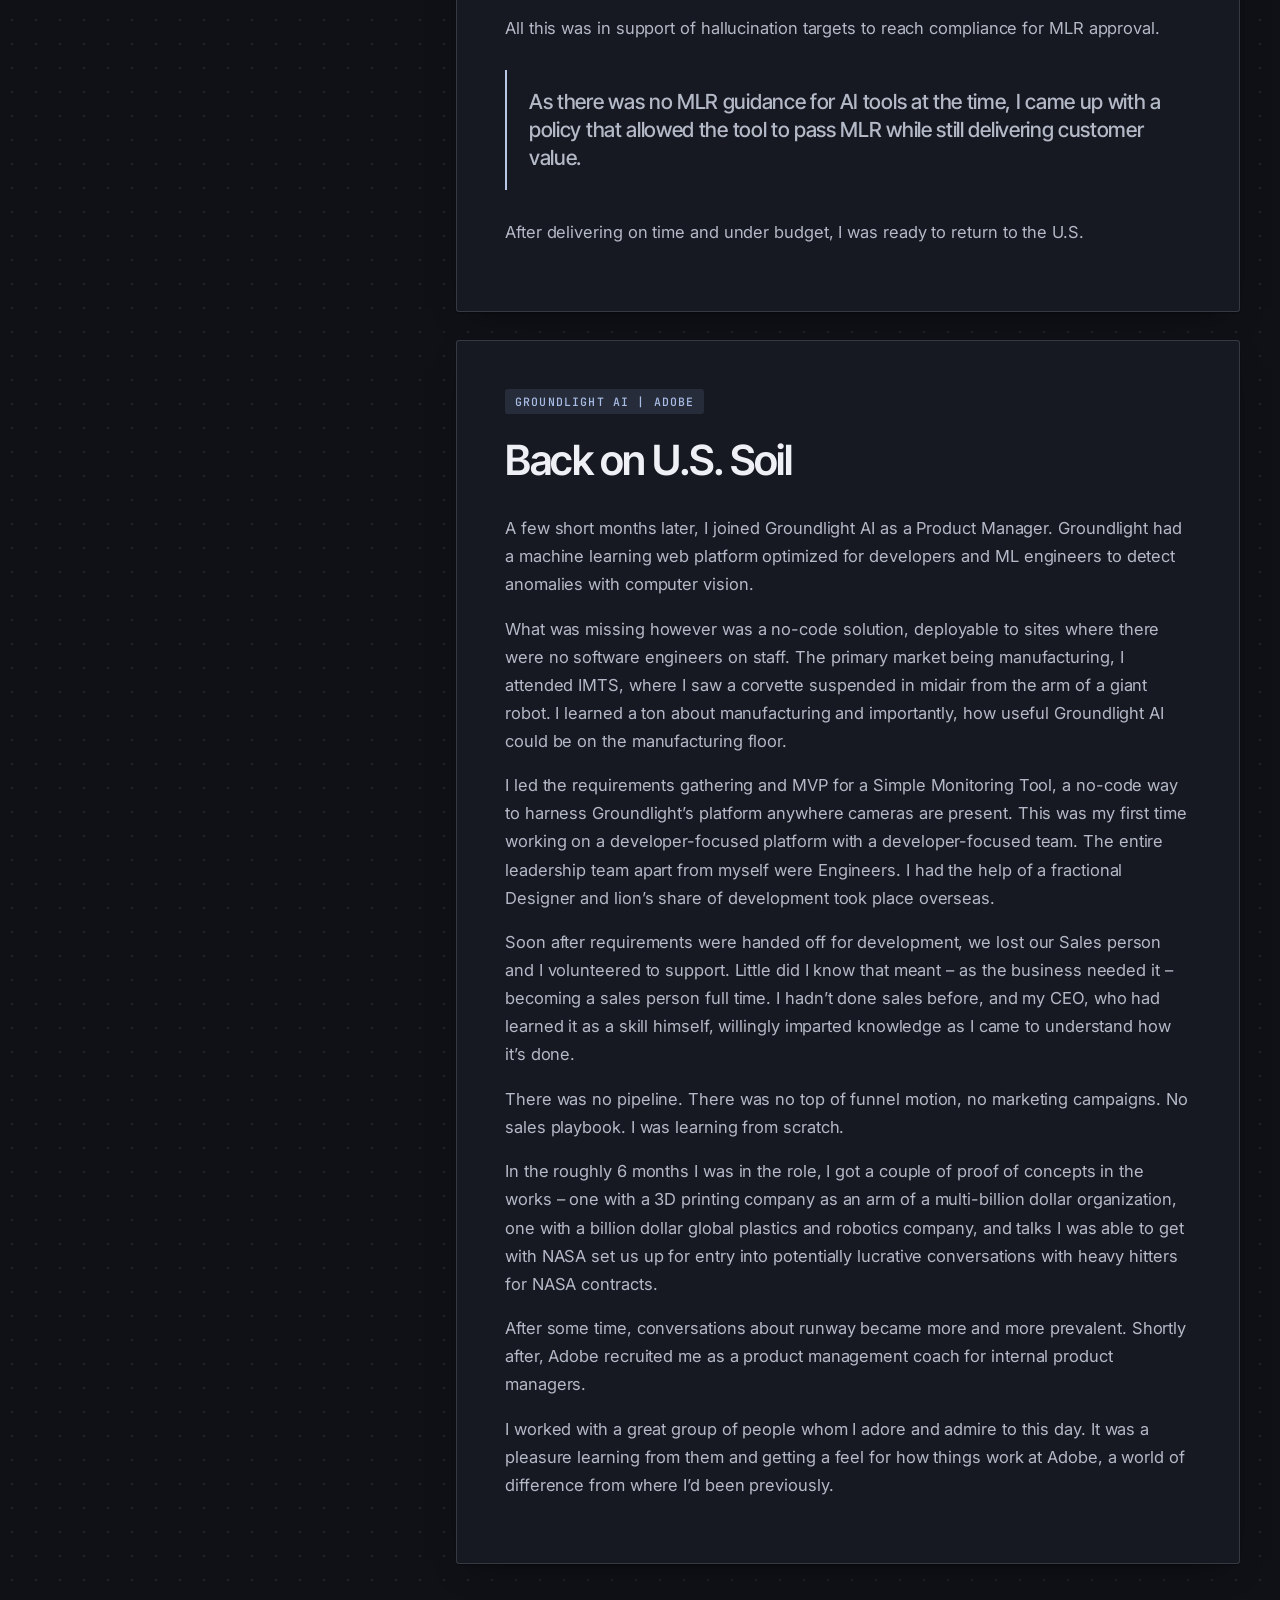
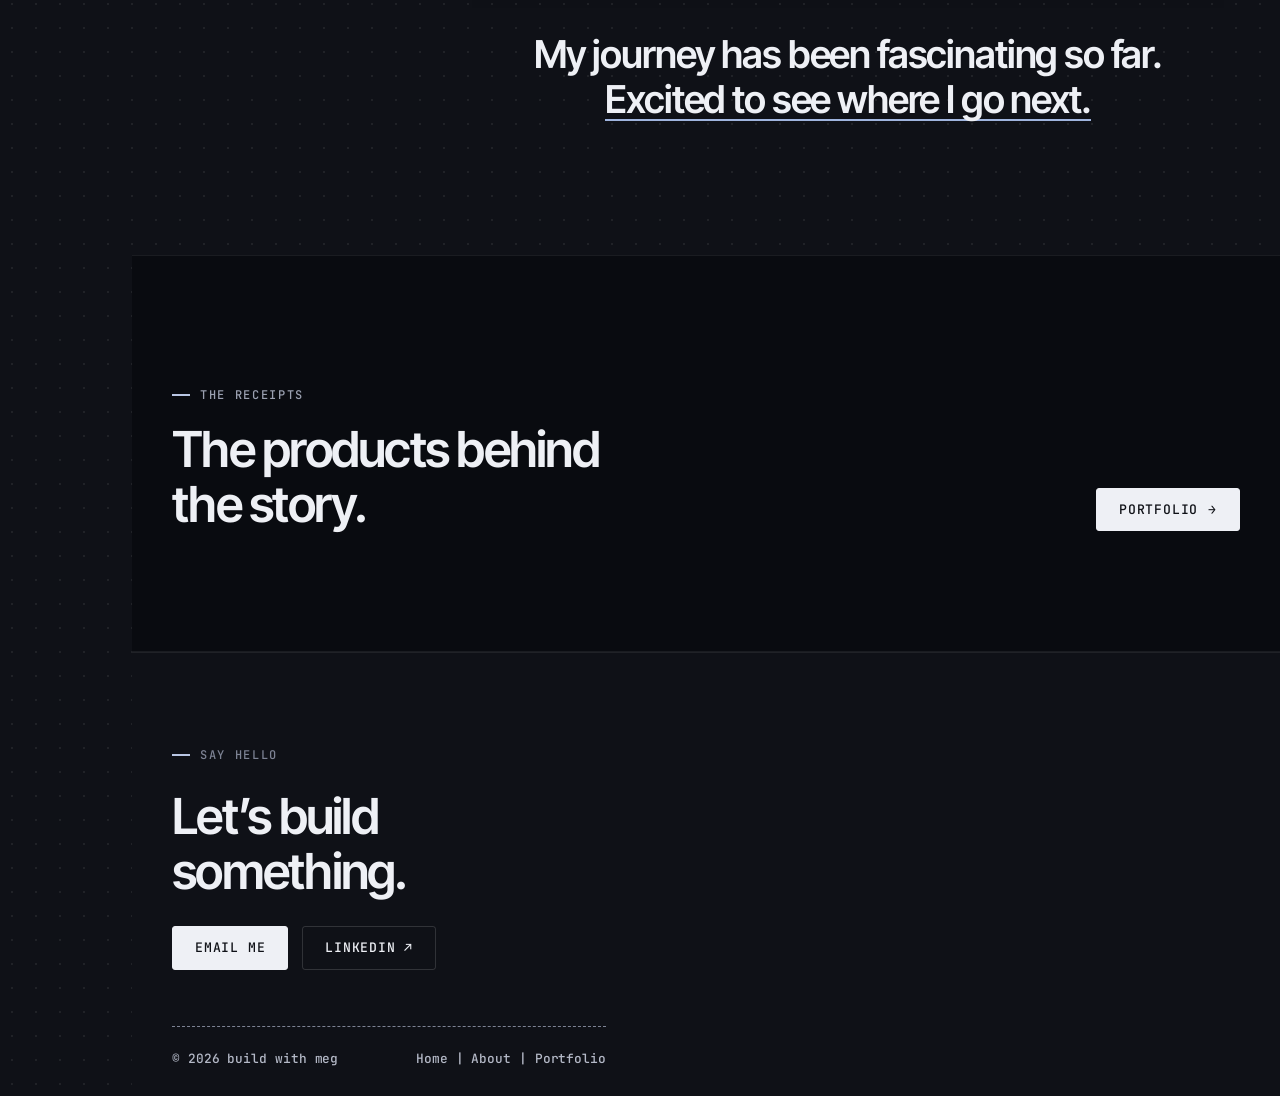
==== commit 5c7bb7c3: "Robotica redesign: sitewide dark, dot field, snapping panels, left rail nav Landing opens on a dots-" ====
--- a/about/index.html
+++ b/about/index.html
@@ -13,11 +13,11 @@
   gtag('config', 'G-VCVZNZRRMF');
 </script>
 <meta name="viewport" content="width=device-width, initial-scale=1, viewport-fit=cover">
-<title>About Meg Ross | Product Leader</title>
+<title>About | Meg Ross | Build with Meg</title>
 <link rel="canonical" href="https://buildwithmeg.com/about/">
 <meta name="description" content="From bilingual classrooms and the Peace Corps to Amazon, GenAI and computer vision: Meg’s path into product management.">
 <meta property="og:type" content="website">
-<meta property="og:title" content="About Meg Ross | Product Leader">
+<meta property="og:title" content="About | Meg Ross | Build with Meg">
 <meta property="og:description" content="From bilingual classrooms and the Peace Corps to Amazon, GenAI and computer vision: Meg’s path into product management.">
 <meta property="og:url" content="https://buildwithmeg.com/about/">
 <meta property="og:image" content="https://buildwithmeg.com/assets/og.png">
@@ -27,10 +27,10 @@
 <link rel="preconnect" href="https://fonts.googleapis.com">
 <link rel="preconnect" href="https://fonts.gstatic.com" crossorigin>
 <link href="https://fonts.googleapis.com/css2?family=Inter+Tight:wght@500;600&family=Inter:wght@400;500;600;700&family=JetBrains+Mono:wght@500&display=swap" rel="stylesheet">
-<link rel="stylesheet" href="../assets/style.css?v=1794941173">
-<script src="../assets/site.js?v=1794941173" defer></script>
+<link rel="stylesheet" href="../assets/style.css?v=1795030804">
+<script src="../assets/site.js?v=1795030804" defer></script>
 </head>
-<body>
+<body class="dark">
 <a class="skip" href="#main">Skip to content</a>
 
 <header class="nav">
--- a/assets/style.css
+++ b/assets/style.css
@@ -1518,3 +1518,284 @@
 .project .body h2 { margin-block: 6px; }
 .chapter-tag { margin-bottom: 24px; }
 .chapter h2 { margin-bottom: 30px; }
+
+/* =====================================================================
+   SITEWIDE DARK (2026-11-18) + text-only portfolio cards
+   ===================================================================== */
+body.dark .project, body.dark .chapter, body.dark .post-card, body.dark .toc, body.dark .quote-card { background: var(--panel) !important; border-color: var(--line) !important; }
+body.dark .project .meta .yr { background: transparent; color: var(--ink); }
+body.dark .project .stat mark { background: transparent; }
+body.dark .editorial .quote-card, body.dark.editorial .quote-card { background: transparent !important; }
+body.dark .toc a.on, body.dark .toc a[aria-current] { background: var(--tint); }
+body.dark .band, body.dark .closing { background: #090b10 !important; color: var(--ink); border-top: 1px solid var(--line-2); border-bottom: 1px solid var(--line-2); }
+body.dark .band h2, body.dark .closing h2, body.dark .closing p { color: var(--ink); }
+body.dark .band .btn { background: #eef0f5; color: #0f1117; border-color: #eef0f5; }
+body.dark .band .btn:hover { background: var(--blue); border-color: var(--blue); }
+body.dark .contact { background: var(--paper) !important; color: var(--ink); border-top: 1px solid var(--line-2); }
+body.dark details.more summary, body.dark .more summary { background: transparent; color: var(--ink); border-color: var(--line); }
+body.dark .truth { background: var(--panel) !important; border-color: var(--line) !important; }
+
+/* landing: one fixed dot field behind the whole page */
+.bg-dots { position: fixed; inset: 0; width: 100vw; height: 100vh; z-index: 0; pointer-events: none; display: block; }
+body.dotsbg { background-image: none !important; }
+body.dotsbg > :not(.bg-dots):not(.skip) { position: relative; z-index: 1; }
+body.dotsbg .nav { position: sticky; z-index: 50; }
+body.dotsbg .outreach { background: rgba(9, 11, 16, 0.55) !important; }
+body.dotsbg .footer-min { background: rgba(15, 17, 23, 0.7) !important; }
+
+/* =====================================================================
+   ROBOTICA (2026-11-18): machine-precise, not sketchbook.
+   Dot-matrix ground, square corners, cool silver/ice accents in place of
+   coral, thin straight rules, mono HUD labels.
+   ===================================================================== */
+body.dark {
+  --radius: 3px;
+  --red: #b9c6e4; --red-ink: #c8d3ec; --red-soft: rgba(185, 198, 228, 0.1);
+  --blue: #9fb4de;
+  background-image: radial-gradient(rgba(255,255,255,.07) 1px, transparent 1.4px);
+  background-size: 24px 24px; background-position: 0 0;
+}
+body.dark .band::before, body.dark .outreach::before { background-image: none !important; }
+
+/* highlights: a thin straight rule that draws in linearly, like a progress bar */
+body.dark .hl, body.dark .hl.blue, body.dark .hl.pink, body.dark .outreach .hl, body.dark .band .hl {
+  color: inherit; font-style: normal;
+  background-image: linear-gradient(var(--blue), var(--blue));
+  transition-timing-function: linear;
+}
+body.dark .reveal.in .hl, body.dark .hero.go .hl, body.dark .page-head .hl { background-size: 100% 2px; }
+body.dark .hl { background-size: 0% 2px; background-position: 0 96%; }
+body.dark .page-head .hl { animation: drawline2 .8s linear .5s both; }
+@keyframes drawline2 { from { background-size: 0% 2px; } to { background-size: 100% 2px; } }
+@media (prefers-reduced-motion: reduce) { body.dark .hl { background-size: 100% 2px !important; } }
+
+/* square corners everywhere */
+body.dark .btn, body.dark .car-btn, body.dark .car-dots button, body.dark .project, body.dark .chapter,
+body.dark .pb-card, body.dark .lp, body.dark .post-card, body.dark .toc, body.dark .toc a, body.dark .truth,
+body.dark .chapter-tag .where, body.dark .more summary, body.dark .polaroid, body.dark .polaroid img,
+body.dark .result.feature, body.dark .step b, body.dark .index-no, body.dark .trk { border-radius: var(--radius) !important; }
+body.dark .car-dots button { width: 14px; height: 3px; }
+body.dark .car-dots button[aria-selected="true"] { transform: none; width: 28px; background: var(--ink); }
+
+/* photo: HUD frame with corner brackets instead of a polaroid */
+body.dark .polaroid { background: transparent; border: 1px solid var(--line); padding: 12px; box-shadow: none; position: relative; }
+body.dark .polaroid::before, body.dark .polaroid::after {
+  content: ""; position: absolute; width: 18px; height: 18px; border: 2px solid var(--ink); pointer-events: none;
+}
+body.dark .polaroid::before { top: -1px; left: -1px; border-right: 0; border-bottom: 0; }
+body.dark .polaroid::after { bottom: -1px; right: -1px; border-left: 0; border-top: 0; }
+body.dark .polaroid img { filter: saturate(.85) contrast(1.03); }
+body.dark .polaroid figcaption { text-transform: uppercase; letter-spacing: .14em; }
+body.dark .js .polaroid-zone, .js body.dark .polaroid-zone { transform: translateY(12px); }
+
+/* step markers: bracketed index, not a hand-drawn circle */
+body.dark .step b { width: auto; height: auto; padding: 3px 7px; border: 1px solid var(--line); font-family: var(--mono); font-size: .72rem; }
+body.dark .step b::before { content: "0"; }
+
+/* marker highlights become crisp underlines */
+body.dark .hero-quote mark, body.dark mark { background: none; color: var(--ink); box-shadow: inset 0 -1px 0 var(--blue); padding: 0; }
+body.dark .hero-quote { border-left: 2px solid var(--ink-3); }
+body.dark .quote-card, body.dark.editorial .quote-card { border-left: 2px solid var(--ink-3) !important; }
+
+/* buttons: hard edges, mono labels */
+body.dark .btn { font-family: var(--mono); font-size: .82rem; letter-spacing: .06em; text-transform: uppercase; }
+
+/* hero: a blinking block cursor after the headline */
+body.dark .hero h1::after {
+  content: ""; display: inline-block; width: .42em; height: .78em; margin-left: .12em; vertical-align: -0.04em;
+  background: var(--ink); animation: blink 1.05s steps(1) infinite;
+}
+@keyframes blink { 50% { opacity: 0; } }
+@media (prefers-reduced-motion: reduce) { body.dark .hero h1::after { animation: none; } }
+
+/* testimonials section + playbook formula */
+.testimonials { padding-block: clamp(40px, 6vw, 72px) !important; border-top: 1px solid var(--line-2); }
+.pb-formula { font: 500 .95rem/1.6 var(--mono); color: var(--ink-2); letter-spacing: .01em; margin: -.25rem 0 1.25rem; }
+.pb-formula .op { color: var(--blue); margin: 0 .35em; }
+.pb-formula strong { color: var(--ink); }
+body.dark .step b { display: inline-flex; align-items: center; white-space: nowrap; }
+.testimonials { padding-bottom: clamp(16px, 3vw, 32px) !important; }
+
+/* hero: text and photo read as one block */
+.hero .wrap { grid-template-columns: minmax(0, 1fr) minmax(0, 440px); gap: clamp(32px, 4vw, 56px); align-items: center; }
+.polaroid-zone { justify-self: end; width: min(100%, 440px); }
+@media (max-width: 860px) { .hero .wrap { grid-template-columns: 1fr; } .polaroid-zone { justify-self: start; width: min(88%, 360px); } }
+.hero .lede { font-size: clamp(1.15rem, 1.8vw, 1.4rem); }
+/* cursor: a thin blinking caret */
+body.dark .hero h1::after { width: 3px; height: .82em; margin-left: .14em; vertical-align: -0.06em; }
+
+/* section labels (01 Who I am, etc.): bright and heavier so they read over the dots */
+body.dark .step { color: var(--blue); font-weight: 700; font-size: .8rem; letter-spacing: .16em; }
+body.dark .step b { background: var(--blue); color: #0f1117; border-color: var(--blue); font-weight: 700; font-size: .78rem; }
+
+/* landing: an opening screen of dots only; scroll to begin */
+.intro-space { height: 100vh; height: 100svh; }
+.intro-hint {
+  position: absolute; left: 50%; bottom: calc(28px + env(safe-area-inset-bottom, 0px)); transform: translateX(-50%);
+  font: 700 .74rem/1 var(--mono); letter-spacing: .2em; text-transform: uppercase; color: var(--blue); text-decoration: none;
+  animation: hintIn .6s ease 1.2s both, hintBob 1.8s ease-in-out 1.8s infinite;
+}
+.intro-hint::after { content: ""; display: block; width: 1px; height: 32px; margin: 10px auto 0; background: linear-gradient(var(--blue), transparent); }
+@keyframes hintIn { from { opacity: 0; } }
+@keyframes hintBob { 50% { transform: translate(-50%, 6px); } }
+@media (prefers-reduced-motion: reduce) { .intro-hint { animation: none; } }
+
+/* =====================================================================
+   LEFT RAIL NAV (2026-11-18): replaces the top bar on every page.
+   Desktop: a slim fixed rail with vertical labels and a scroll-progress line.
+   Phones: a small floating logo + menu button that opens a full-screen menu.
+   On the landing page it stays hidden over the dots-only opening screen.
+   ===================================================================== */
+body .nav {
+  position: fixed !important; z-index: 60; top: 0; left: 0; bottom: 0; width: 132px;
+  background: rgba(11, 13, 18, 0.72); backdrop-filter: blur(10px); -webkit-backdrop-filter: blur(10px);
+  border: 0; border-right: 1px solid var(--line-2);
+  padding-top: env(safe-area-inset-top, 0px); padding-bottom: env(safe-area-inset-bottom, 0px);
+  transition: opacity .5s ease, transform .5s cubic-bezier(.2,.8,.2,1);
+}
+body .nav .wrap {
+  height: 100%; max-width: none; margin: 0; padding: 18px 0 22px;
+  display: flex; flex-direction: column; align-items: flex-start; justify-content: flex-start; gap: 34px; padding-inline: 22px;
+}
+body .nav .logo img { width: 32px; height: 32px; }
+body .nav .logo-text { display: none; }
+body .nav ul { flex-direction: column; gap: 2px; }
+body .nav a.link {
+  display: block;
+  font: 700 .7rem/1 var(--mono); letter-spacing: .2em; text-transform: uppercase;
+  color: var(--ink-3); padding: 10px 0 10px 12px; border: 0; border-radius: 0; background: none; box-shadow: none;
+}
+body .nav a.link:hover { color: var(--ink); background: none; }
+body .nav a.link[aria-current="page"] { color: var(--blue); background: none; box-shadow: inset 2px 0 0 var(--blue); }
+.rail-progress { margin-top: auto; margin-left: 0; width: 2px; height: min(28vh, 220px); background: var(--line-2); position: relative; overflow: hidden; }
+.rail-progress i { position: absolute; inset: 0; background: var(--blue); transform-origin: top; transform: scaleY(var(--p, 0)); }
+.menu-btn { display: none; }
+@media (min-width: 861px) {
+  body { padding-left: 132px; }
+  body.rail-off .nav { opacity: 0; transform: translateX(-100%); pointer-events: none; }
+}
+
+@media (max-width: 860px) {
+  body .nav {
+    top: calc(12px + env(safe-area-inset-top, 0px)); right: 12px; left: auto; bottom: auto; width: auto; height: auto;
+    padding: 0; border: 1px solid var(--line); border-radius: var(--radius);
+  }
+  body .nav .wrap { flex-direction: row; align-items: center; gap: 0; padding: 0; height: 44px; }
+  body .nav .logo { padding: 0 8px; height: 44px; display: inline-flex; align-items: center; }
+  body .nav .logo img { width: 26px; height: 26px; }
+  body .nav nav, .rail-progress { display: none; }
+  .menu-btn {
+    display: inline-grid; place-items: center; width: 44px; height: 44px; border: 0; border-left: 1px solid var(--line);
+    background: none; color: var(--ink); cursor: pointer; padding: 0;
+  }
+  .menu-btn span, .menu-btn span::before, .menu-btn span::after { display: block; width: 18px; height: 2px; background: currentColor; position: relative; transition: transform .25s, opacity .2s; }
+  .menu-btn span::before, .menu-btn span::after { content: ""; position: absolute; left: 0; }
+  .menu-btn span::before { top: -6px; } .menu-btn span::after { top: 6px; }
+  body .nav.open { inset: 0; border: 0; border-radius: 0; background: rgba(11, 13, 18, 0.96); }
+  body .nav.open .wrap { position: absolute; top: calc(12px + env(safe-area-inset-top, 0px)); right: 12px; left: 16px; height: auto; flex-wrap: wrap; justify-content: space-between; }
+  body .nav.open nav { display: block; width: 100%; order: 3; margin-top: 48px; }
+  body .nav.open ul { gap: 4px; }
+  body .nav.open a.link { font: 600 2rem/1.1 var(--display); letter-spacing: -0.02em; text-transform: none; color: var(--ink); padding: 14px 0; display: block; }
+  body .nav.open a.link[aria-current="page"] { color: var(--blue); box-shadow: none; }
+  body .nav.open .menu-btn span { background: transparent; }
+  body .nav.open .menu-btn span::before { transform: translateY(6px) rotate(45deg); }
+  body .nav.open .menu-btn span::after { transform: translateY(-6px) rotate(-45deg); }
+  body.rail-off .nav { opacity: 0; transform: translateY(-12px); pointer-events: none; }
+}
+body.dotsbg .nav { position: fixed !important; z-index: 60 !important; }
+
+/* =====================================================================
+   LANDING PANELS (2026-11-18): every section fills the screen and the page
+   snaps to it, one at a time, with no spillover between sections.
+   ===================================================================== */
+html:has(body.dotsbg) { scroll-snap-type: y mandatory; }
+@media (prefers-reduced-motion: reduce) { html:has(body.dotsbg) { scroll-snap-type: y proximity; } }
+.intro-space { scroll-snap-align: start; }
+body.dotsbg .panel {
+  min-height: 100vh; min-height: 100svh; box-sizing: border-box;
+  display: flex; flex-direction: column; justify-content: center;
+  padding-block: clamp(56px, 8vh, 96px) !important; border-top: 0 !important;
+  scroll-snap-align: start; scroll-snap-stop: always;
+}
+body.dotsbg .panel > .wrap { width: 100%; }
+body.dotsbg .footer-min { scroll-snap-align: end; }
+body.dotsbg section.hero { padding-block: clamp(56px, 8vh, 96px) !important; }
+
+/* playbook, panel 1: the title alone */
+.pb-big { font-size: clamp(2.8rem, 8vw, 6.5rem) !important; line-height: 1.02; margin: 0; max-width: 12ch; }
+
+/* playbook, panel 2: the statement, clean and big */
+.pb-statement .pb-sub {
+  font: 600 clamp(1.6rem, 3.4vw, 2.7rem)/1.2 var(--display); letter-spacing: -0.02em;
+  color: var(--ink); margin: 0 0 clamp(24px, 4vh, 40px); max-width: 28ch; border: 0; padding: 0;
+}
+.pb-statement .pb-para { font-size: clamp(1.05rem, 1.5vw, 1.25rem); line-height: 1.7; color: var(--ink-2); max-width: 62ch; margin: 0; }
+
+/* playbook, panel 3: the steps, one per line, big */
+.pb-steps-panel .pb-steps { max-width: 900px; margin: 0; }
+.pb-steps-panel .pb-steps li { font-size: clamp(1.25rem, 2.4vw, 1.9rem); line-height: 1.35; padding-block: clamp(14px, 2.4vh, 24px); border-bottom: 1px solid var(--line-2); }
+.pb-steps-panel .pb-steps li:last-child { border-bottom: 0; }
+.pb-steps-panel .pb-steps li::before { font-size: .5em; color: var(--blue); }
+
+/* results: "proven in" sits where the intro line was, left-aligned */
+#results .section-head .pb-where { text-align: left; margin: 0; max-width: none; }
+#results .section-head .pb-where .lbl { display: block; margin-bottom: 8px; }
+#results .section-head { margin-bottom: clamp(24px, 4vh, 44px) !important; }
+
+/* awards panel */
+.awards .lp { border-top: 0 !important; padding-top: 0 !important; }
+.awards .lp h3 { font: 600 clamp(2rem, 4vw, 3.1rem)/1.1 var(--display) !important; letter-spacing: -0.03em !important; text-transform: none !important; color: var(--ink) !important; margin-bottom: clamp(24px, 4vh, 40px) !important; }
+.awards .lp li { font-size: clamp(1rem, 1.4vw, 1.15rem); }
+.pb-steps-panel .pb-steps li { grid-template-columns: clamp(2.4rem, 5vw, 4.5rem) 1fr; color: var(--ink-2); }
+.pb-steps-panel .pb-steps li:first-child { border-top: 0; }
+.pb-steps-panel .pb-steps li::before { padding-top: .55em; }
+#results .section-head .pb-where { border-top: 0; padding-top: 0; }
+
+/* fix panel: six problems as a 3x2 grid so the section fits one screen */
+@media (min-width: 761px) {
+  body.dotsbg #fix .section-head { margin-bottom: clamp(20px, 3vh, 36px) !important; }
+  body.dotsbg #fix .problems { grid-template-columns: repeat(2, minmax(0, 1fr)); column-gap: clamp(24px, 3vw, 48px); border-top: 0; }
+  body.dotsbg #fix .problem, body.dotsbg #fix .problem:hover {
+    grid-template-columns: 1fr; gap: 8px; padding: clamp(14px, 2.2vh, 22px) 0; border-bottom: 0 !important; border-top: 1px solid var(--line) !important;
+  }
+  body.dotsbg #fix .problem .pain { font-size: clamp(1.05rem, 1.4vw, 1.2rem); }
+  body.dotsbg #fix .problem .fix p { font-size: .9rem; line-height: 1.55; }
+  body.dotsbg #fix .problem .fix .co { padding-top: 6px; }
+  body.dotsbg #fix .section-head + .problems + * { margin-top: 16px; }
+}
+@media (min-width: 1180px) { body.dotsbg #fix .problems { grid-template-columns: repeat(3, minmax(0, 1fr)); } }
+
+/* results panel: tighter so heading + proven-in + numbers fit one screen */
+@media (min-width: 761px) {
+  body.dotsbg #results .result { padding: clamp(16px, 2.4vh, 26px) 0 clamp(14px, 2vh, 22px); }
+  body.dotsbg #results .result .big { font-size: clamp(2.1rem, 3.4vw, 2.9rem); }
+  body.dotsbg #results .result.feature { padding: clamp(22px, 3vh, 32px); }
+  body.dotsbg #results .result.feature .big { font-size: clamp(3rem, 6vw, 4.8rem); }
+  body.dotsbg #results .section-head h2 { margin: 6px 0 4px; }
+  body.dotsbg #results .pb-where { line-height: 1.7; font-size: .95rem; }
+}
+body.dotsbg #fix.panel, body.dotsbg #results.panel { padding-block: clamp(28px, 4.5vh, 56px) !important; }
+body.dark .awards .lp { background: transparent !important; border: 0 !important; box-shadow: none !important; padding: 0 !important; }
+
+/* awards panel: a carousel, no bullets */
+.aw-title { font-size: clamp(2rem, 4vw, 3.1rem); margin: 0 0 clamp(28px, 5vh, 52px); }
+.award-slide { flex: 0 0 100%; scroll-snap-align: start; display: flex; flex-direction: column; justify-content: center; gap: 16px; min-height: 9em;
+  border-left: 2px solid var(--ink-3); padding: 6px 0 6px clamp(20px, 3vw, 36px); box-sizing: border-box; }
+.award-slide .aw-lab { font: 700 .78rem/1.4 var(--mono); letter-spacing: .16em; text-transform: uppercase; color: var(--blue); }
+.award-slide .aw-body { margin: 0; font: 500 clamp(1.4rem, 2.8vw, 2.2rem)/1.25 var(--display); letter-spacing: -0.02em; color: var(--ink); max-width: 30ch; }
+
+/* dark-mode readability: text colors that were hard-coded for the light theme */
+body.dark { --cobalt: var(--blue-ink); --cobalt-soft: var(--blue-soft); }
+body.dark .chapter p, body.dark .chapter li, body.dark .truth p, body.dark .truth li,
+body.dark .post p, body.dark .post li, body.dark .post em, body.dark .post strong, body.dark .aside-note { color: var(--ink-2); }
+body.dark .chapter strong, body.dark .truth strong { color: var(--ink); }
+body.dark .result.feature, body.dark .result.feature * { color: #0f1117 !important; }
+body.dark .index-no { background: rgba(11, 13, 18, 0.8) !important; color: var(--ink-2); }
+body.dark .win:first-child, body.dark .win:first-child * { color: #0f1117 !important; }
+body.dark .wins-4 .win:first-child .big, body.dark .wins-4 .win:first-child p, body.dark .wins-4 .win:first-child p strong, body.dark .wins-4 .win:first-child .co { color: #0f1117 !important; }
+
+/* AI page: toolkit as its own panel */
+body.dark .toolkit-panel .lp { background: transparent !important; border: 0 !important; box-shadow: none !important; padding: 0 !important; }
+.toolkit-panel .lp h3 { font: 600 clamp(2rem, 4vw, 3.1rem)/1.1 var(--display) !important; letter-spacing: -0.03em !important; text-transform: none !important; color: var(--ink) !important; margin-bottom: clamp(24px, 4vh, 44px) !important; }
+.toolkit-panel .kit-h { font: 700 .78rem/1.4 var(--mono); letter-spacing: .16em; text-transform: uppercase; color: var(--blue) !important; }
+.toolkit-panel .kit p { font-size: clamp(1rem, 1.4vw, 1.15rem); line-height: 1.6; color: var(--ink-2); }
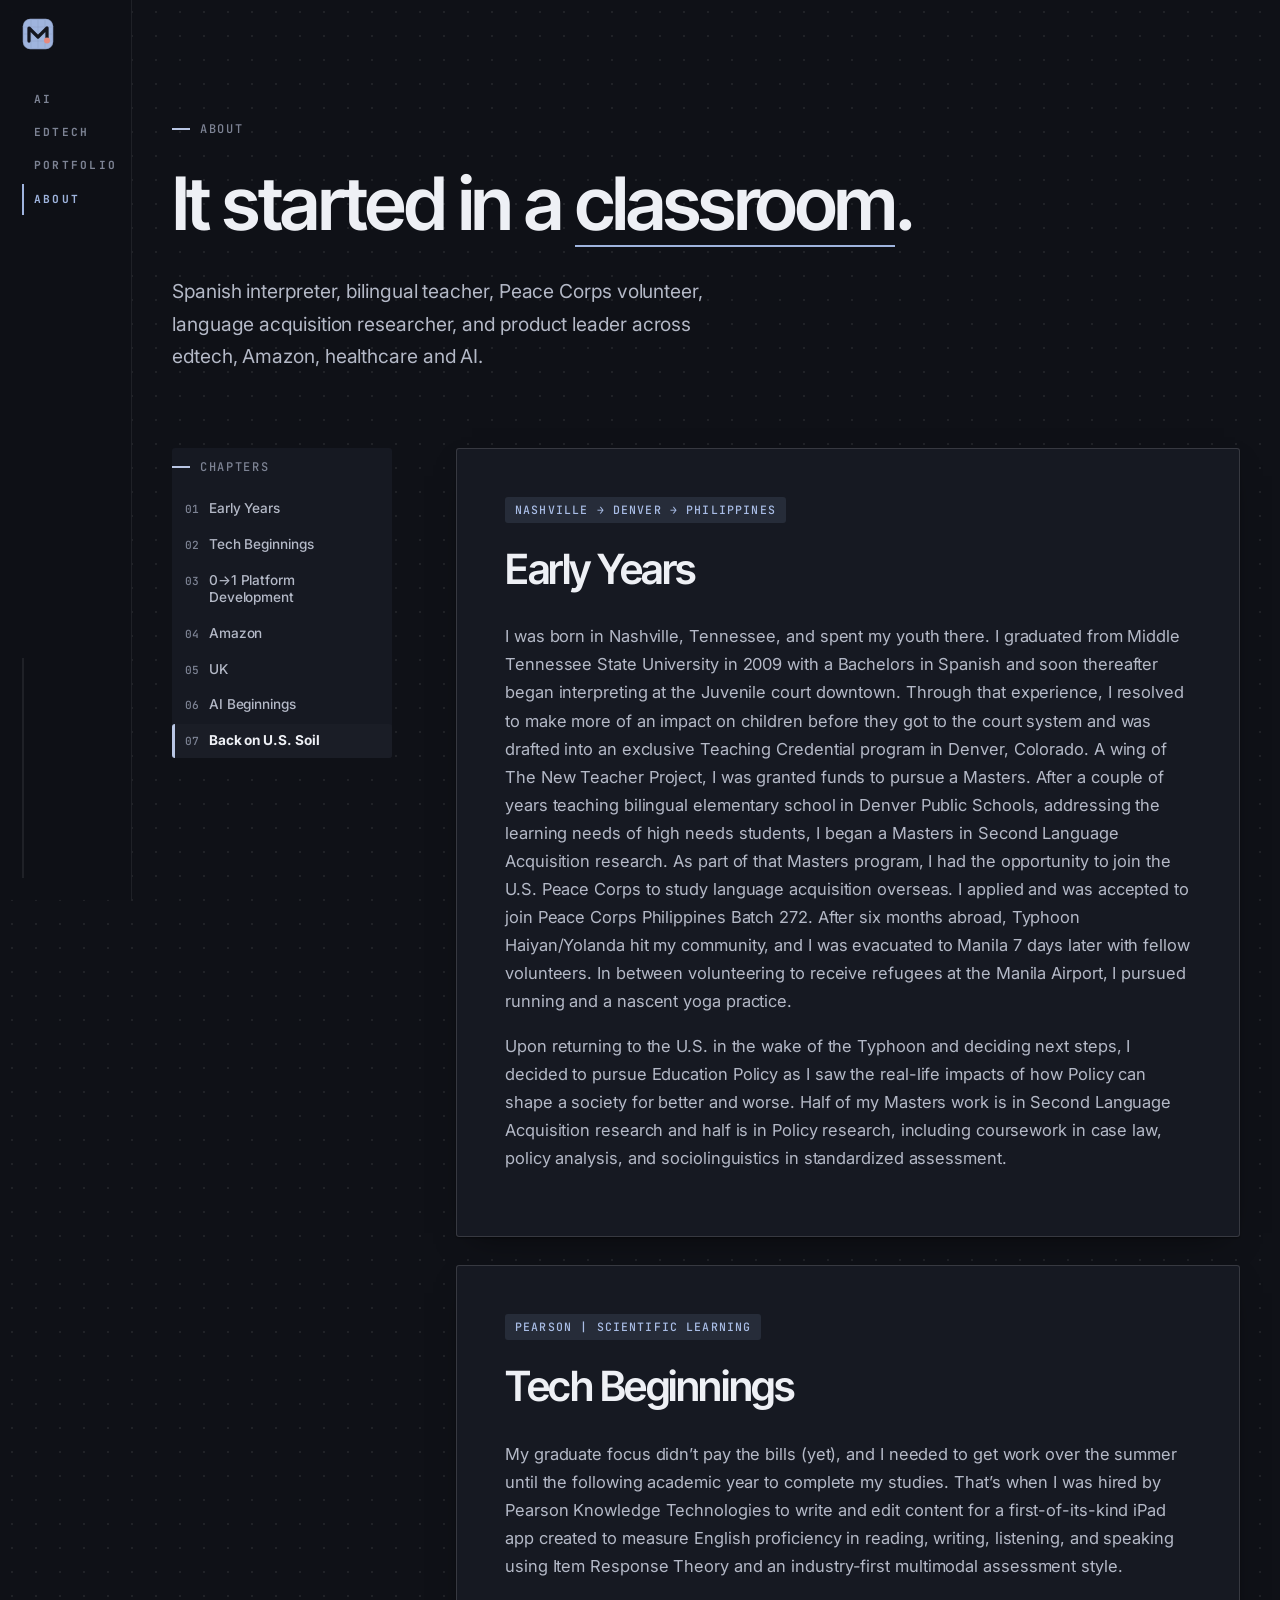
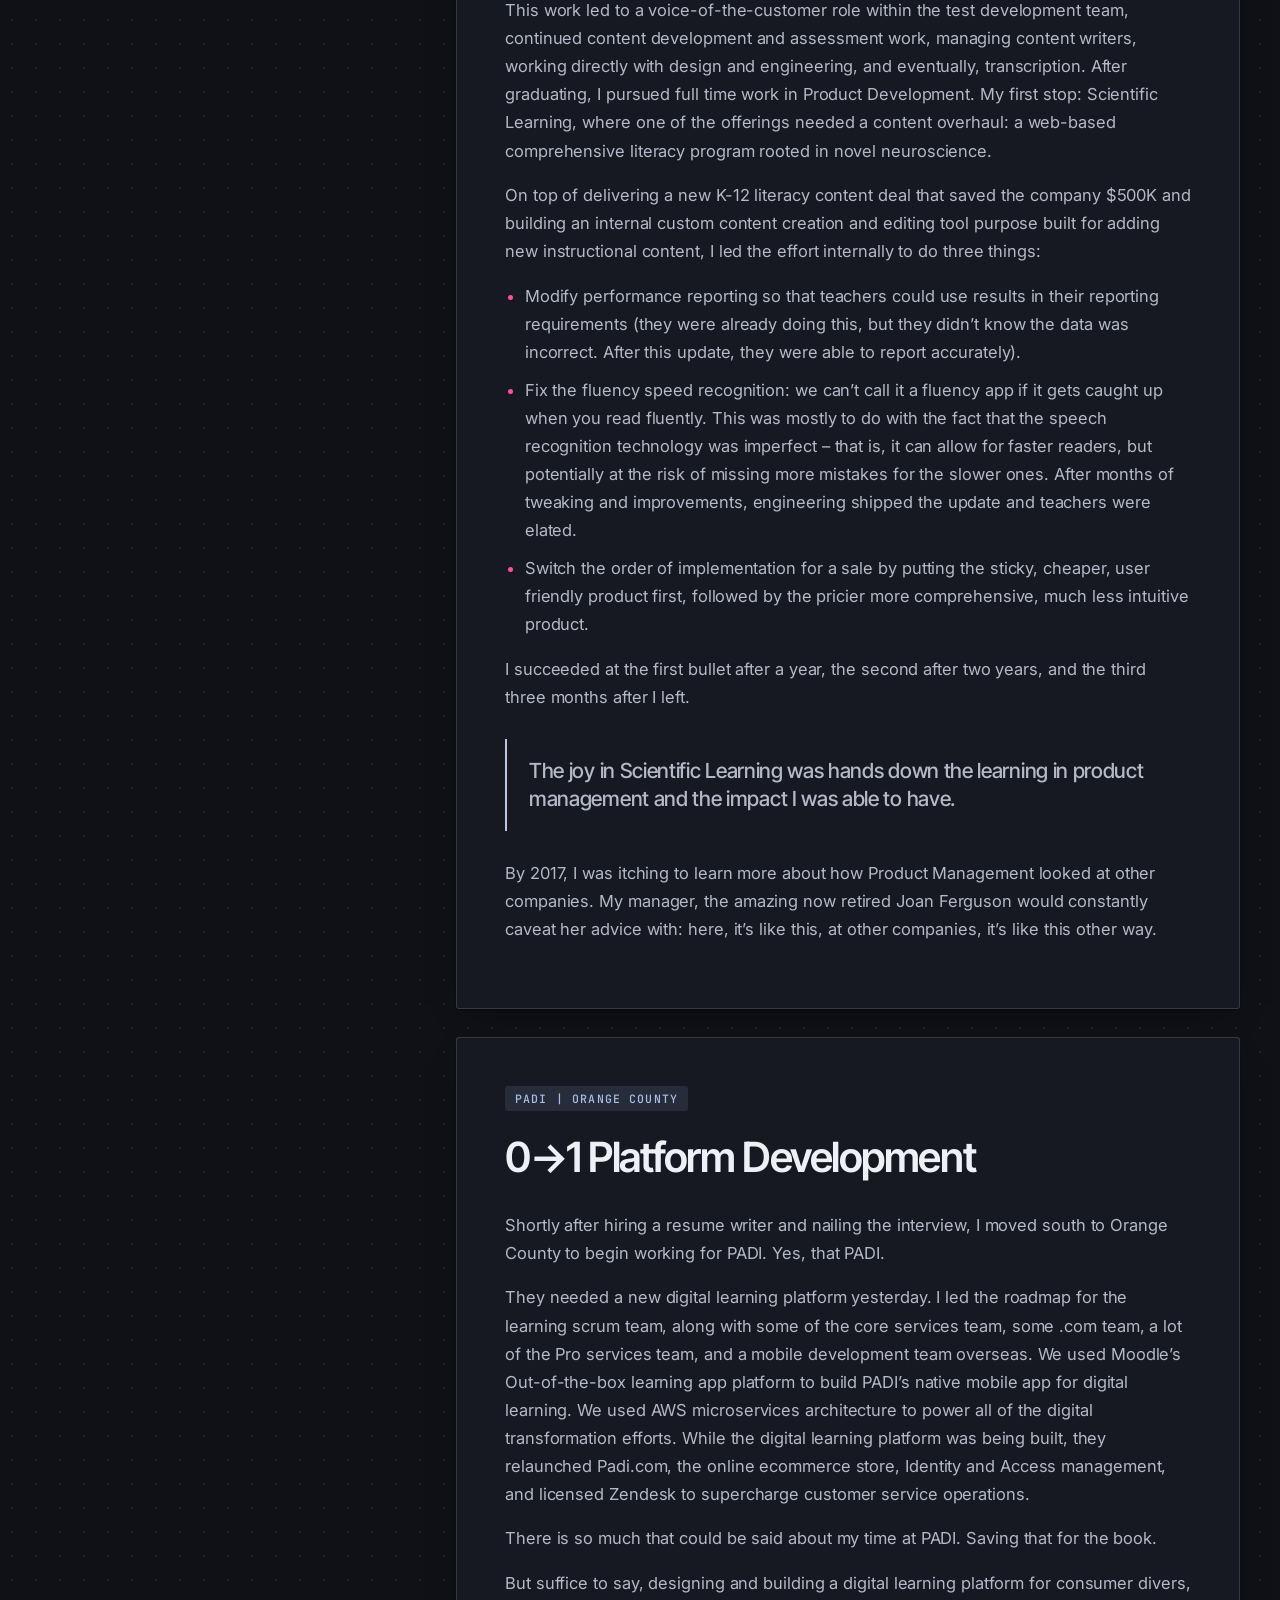
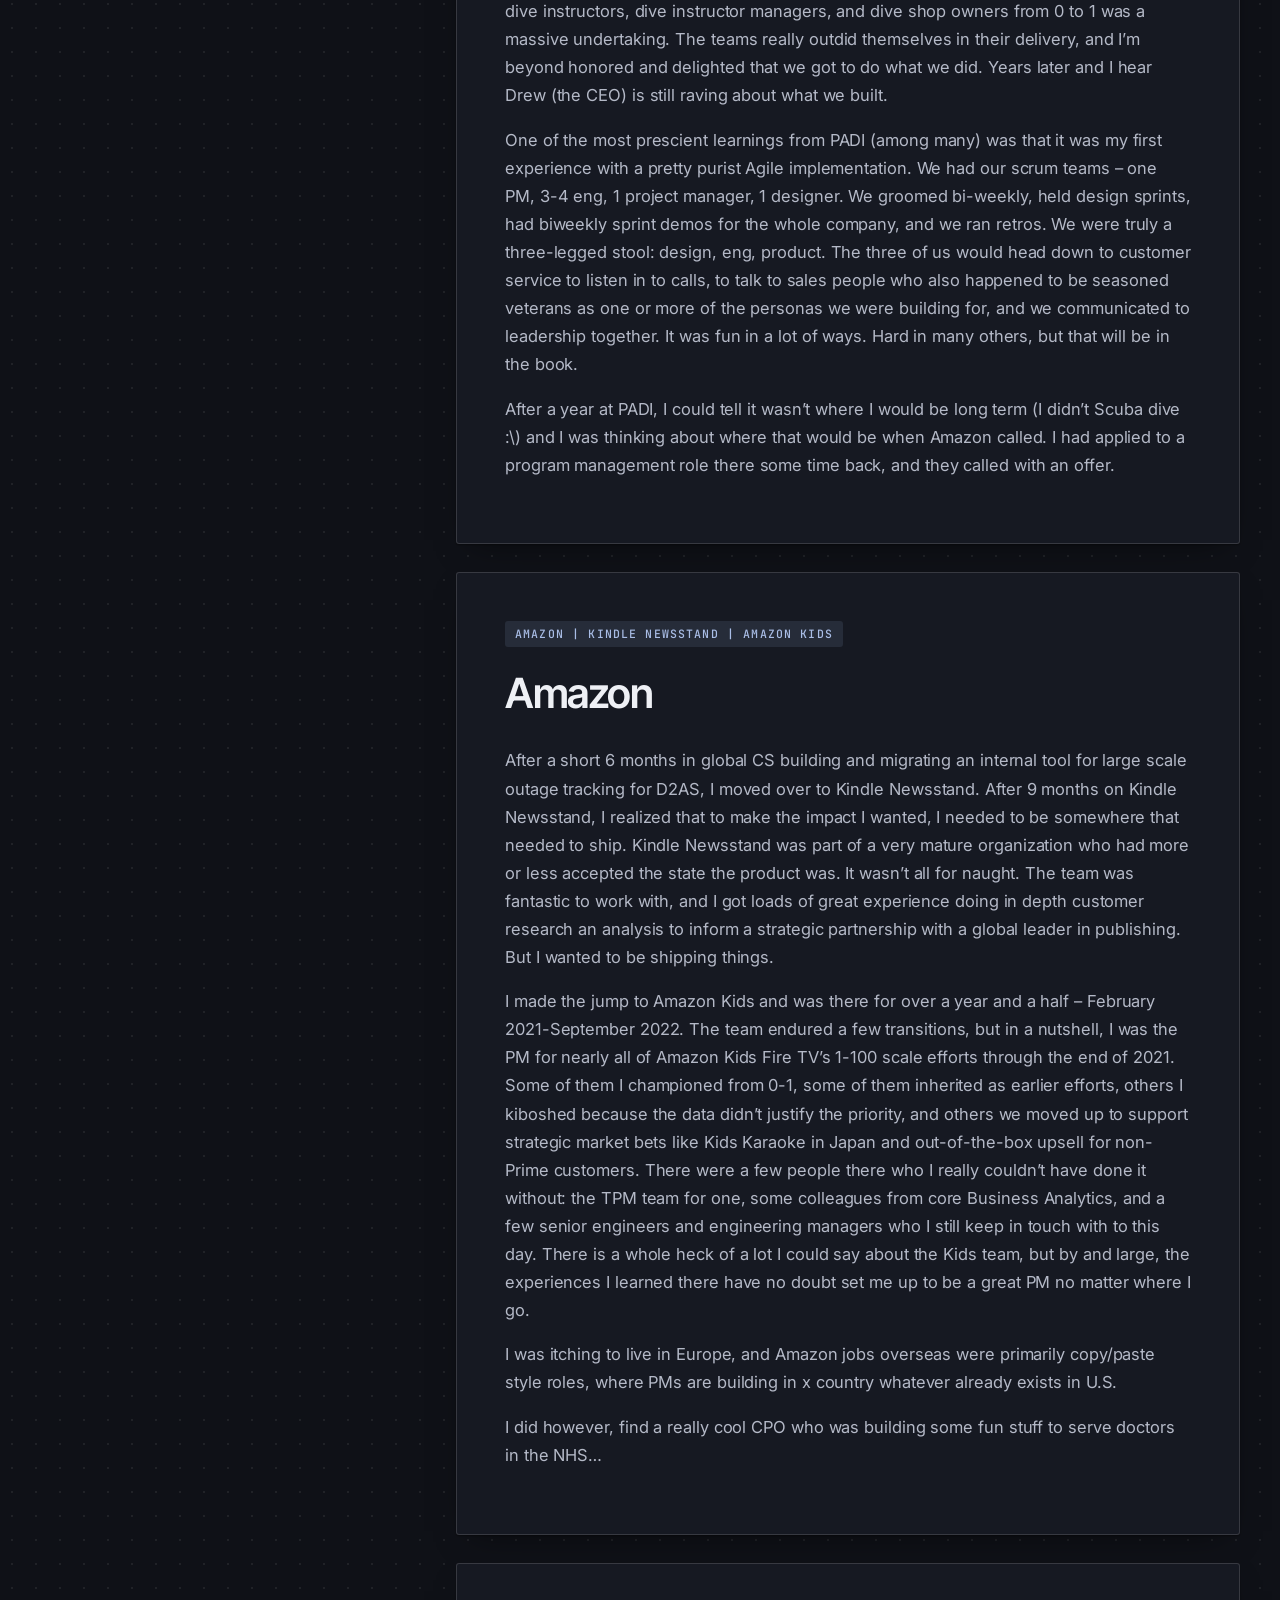
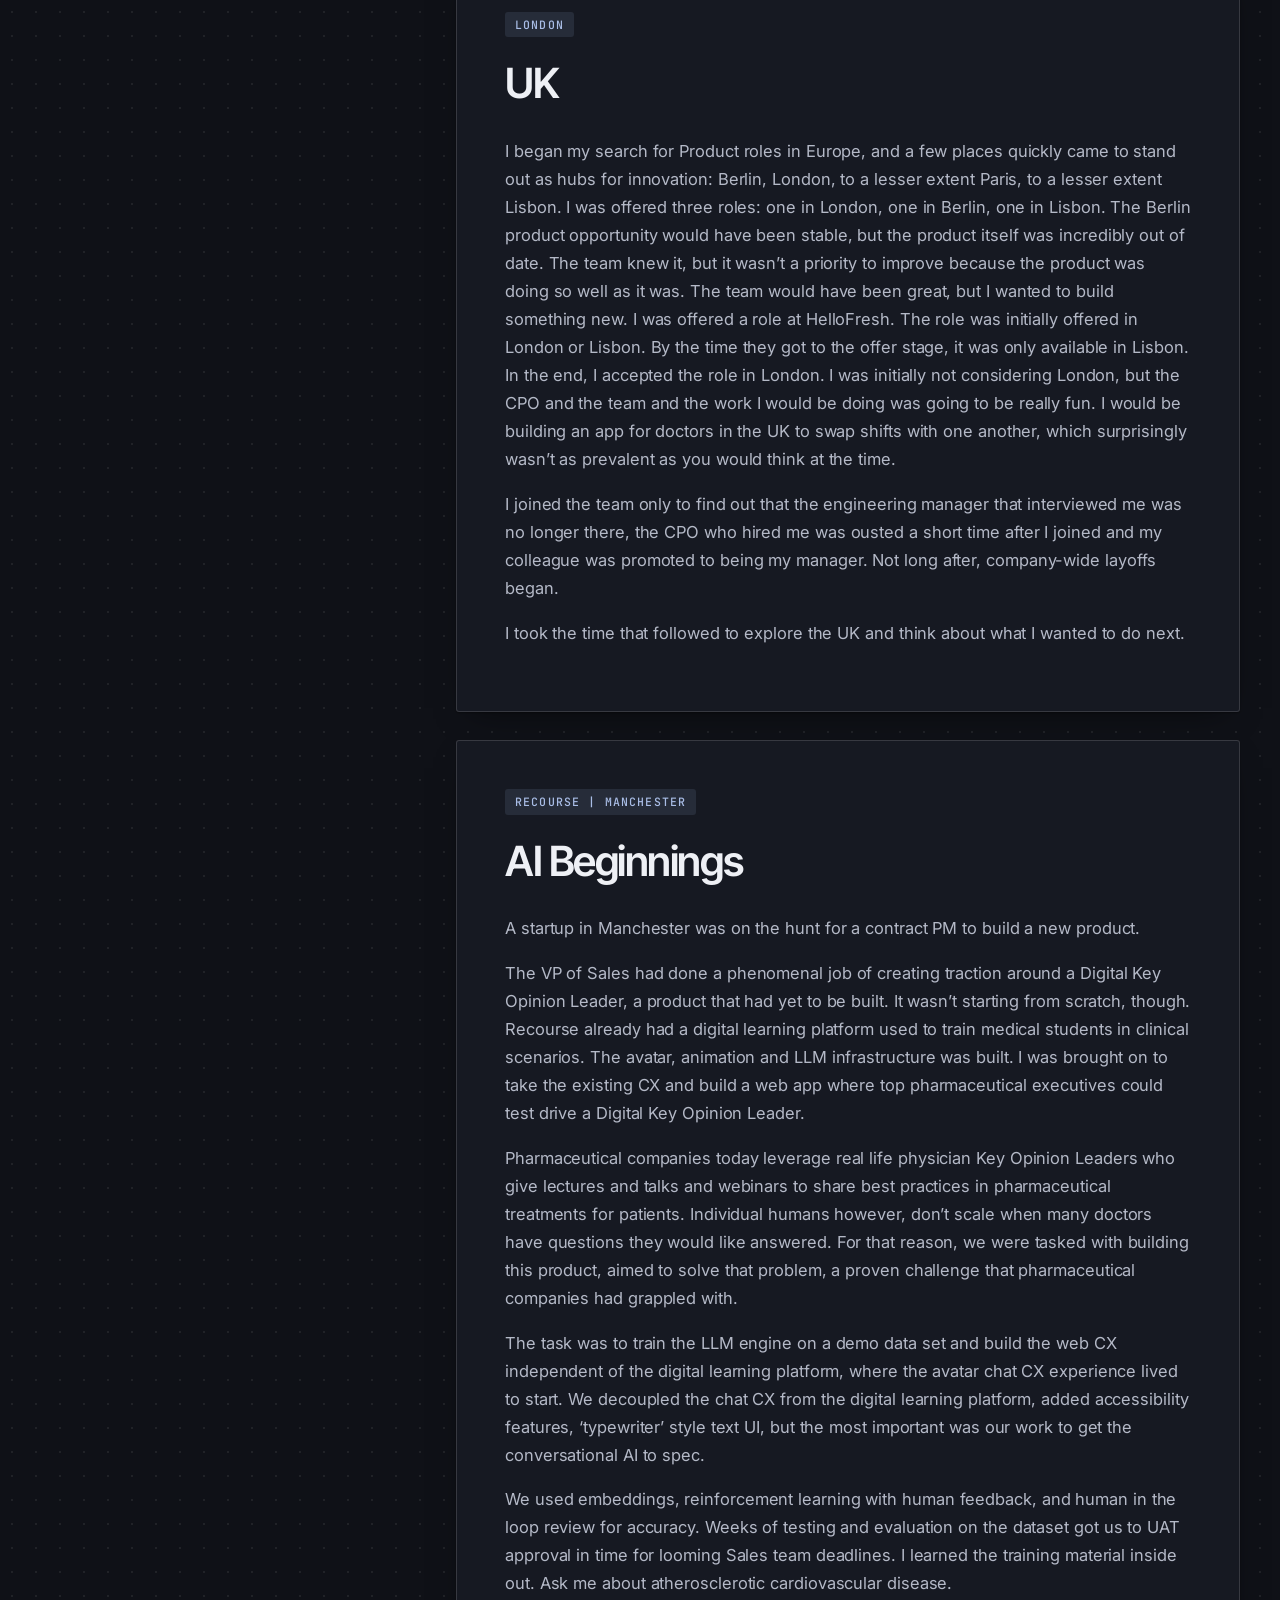
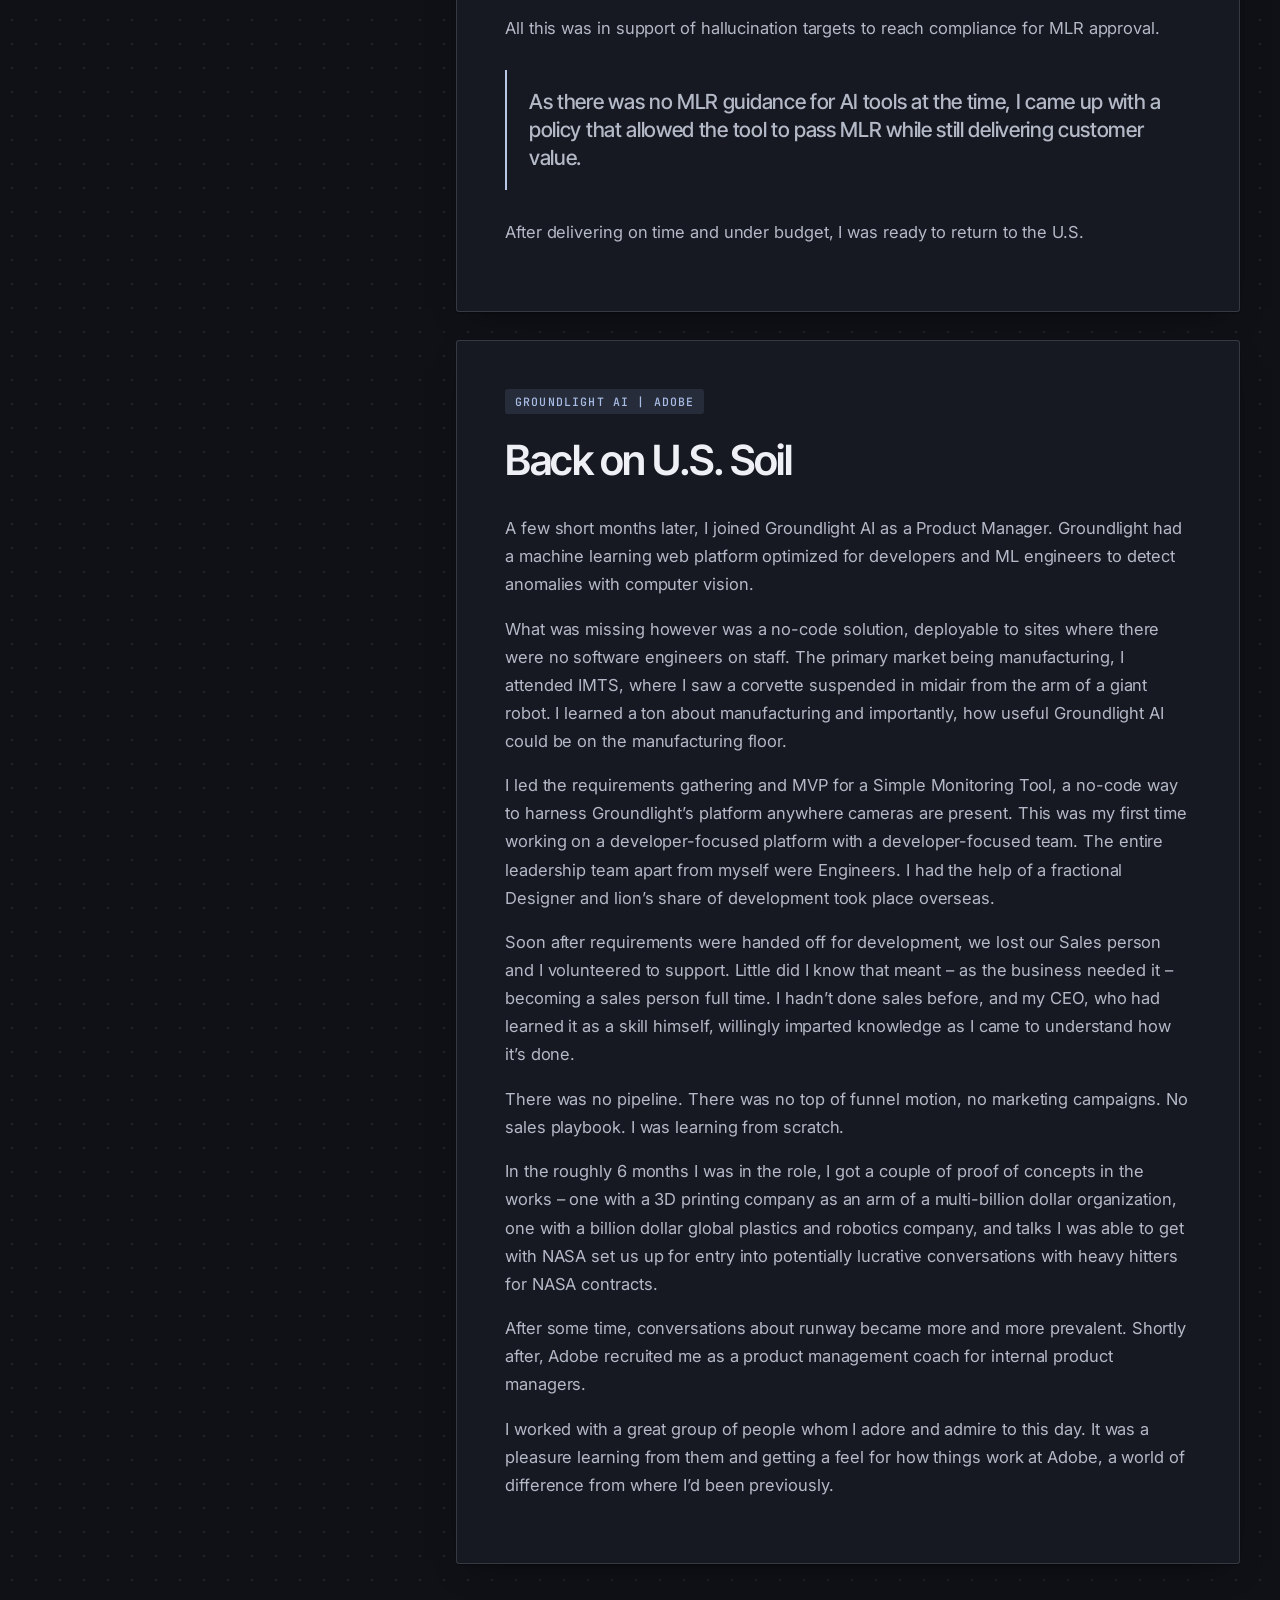
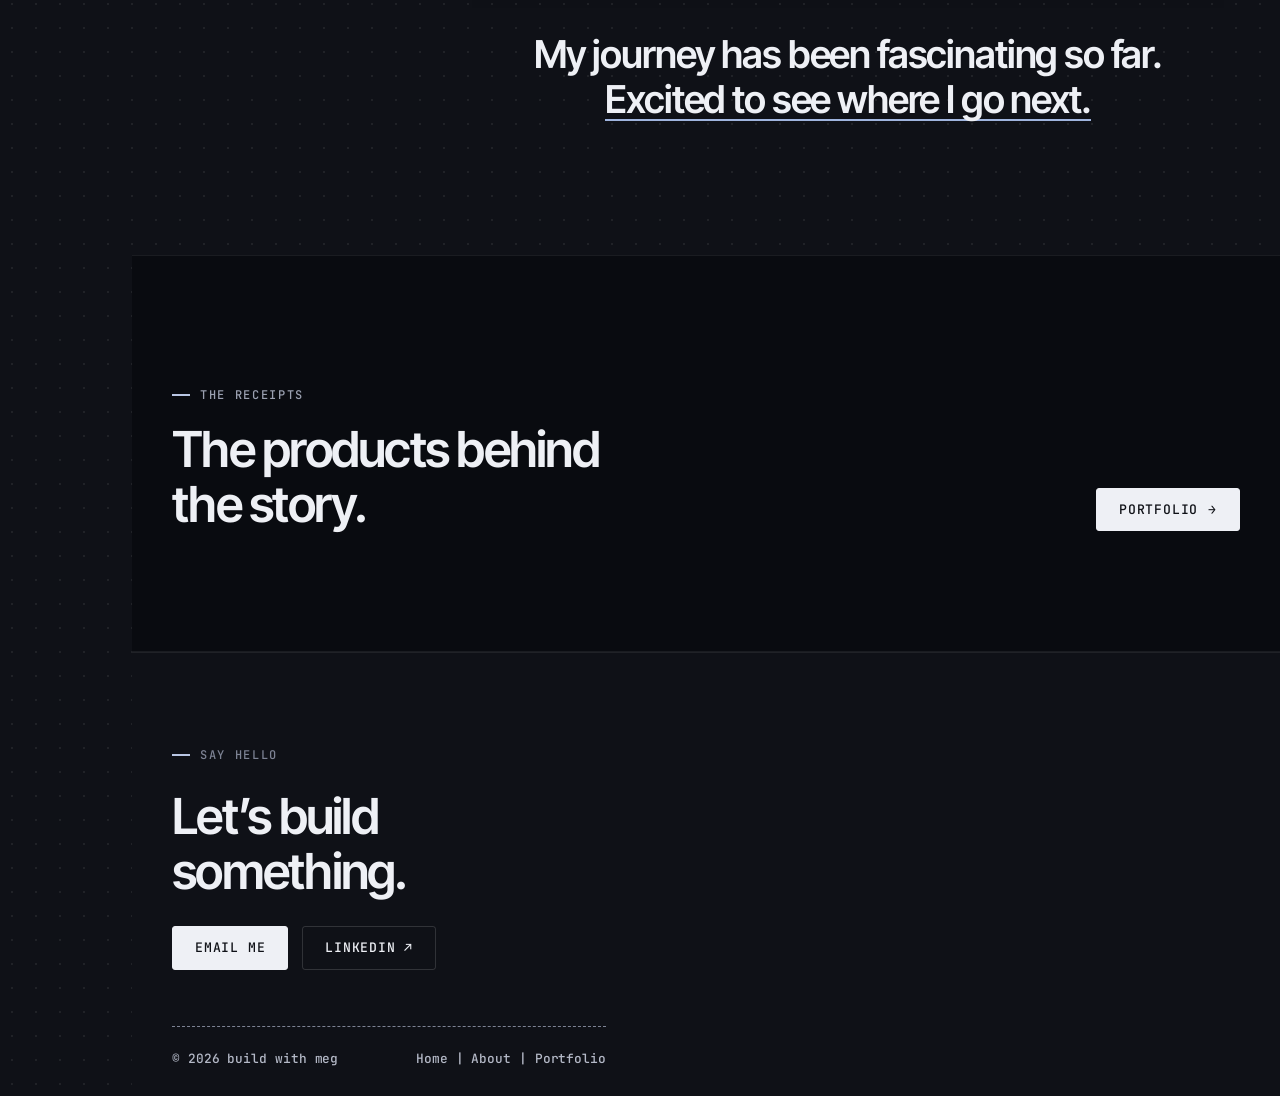
==== commit dee524ed: "Add EdTech to the rail nav, 404 links, and sitemap Co-Authored-By: Claude Opus 5.5 <noreply@anthropi" ====
--- a/about/index.html
+++ b/about/index.html
@@ -20,15 +20,15 @@
 <meta property="og:title" content="About | Meg Ross | Build with Meg">
 <meta property="og:description" content="From bilingual classrooms and the Peace Corps to Amazon, GenAI and computer vision: Meg’s path into product management.">
 <meta property="og:url" content="https://buildwithmeg.com/about/">
-<meta property="og:image" content="https://buildwithmeg.com/assets/og.png">
+<meta property="og:image" content="https://buildwithmeg.com/assets/og-2.png">
 <meta name="twitter:card" content="summary_large_image">
 <link rel="apple-touch-icon" href="../assets/apple-touch-icon.png">
 <link rel="icon" href="../assets/favicon.svg?v=1793998317" type="image/svg+xml">
 <link rel="preconnect" href="https://fonts.googleapis.com">
 <link rel="preconnect" href="https://fonts.gstatic.com" crossorigin>
 <link href="https://fonts.googleapis.com/css2?family=Inter+Tight:wght@500;600&family=Inter:wght@400;500;600;700&family=JetBrains+Mono:wght@500&display=swap" rel="stylesheet">
-<link rel="stylesheet" href="../assets/style.css?v=1795030804">
-<script src="../assets/site.js?v=1795030804" defer></script>
+<link rel="stylesheet" href="../assets/style.css?v=1795032138">
+<script src="../assets/site.js?v=1795032138" defer></script>
 </head>
 <body class="dark">
 <a class="skip" href="#main">Skip to content</a>
@@ -39,6 +39,7 @@
     <nav aria-label="Main">
       <ul>
         <li><a class="link" href="../ai/">AI</a></li>
+        <li><a class="link" href="../edtech/">EdTech</a></li>
         <li><a class="link" href="../portfolio/">Portfolio</a></li>
         <li><a class="link" href="../about/" aria-current="page">About</a></li>
       </ul>
--- a/assets/style.css
+++ b/assets/style.css
@@ -1799,3 +1799,29 @@
 .toolkit-panel .lp h3 { font: 600 clamp(2rem, 4vw, 3.1rem)/1.1 var(--display) !important; letter-spacing: -0.03em !important; text-transform: none !important; color: var(--ink) !important; margin-bottom: clamp(24px, 4vh, 44px) !important; }
 .toolkit-panel .kit-h { font: 700 .78rem/1.4 var(--mono); letter-spacing: .16em; text-transform: uppercase; color: var(--blue) !important; }
 .toolkit-panel .kit p { font-size: clamp(1rem, 1.4vw, 1.15rem); line-height: 1.6; color: var(--ink-2); }
+
+/* contact panel: cards + links on the left, question form on the right */
+.talk-grid { display: grid; grid-template-columns: minmax(0, 1fr) minmax(0, 1fr); gap: clamp(28px, 4vw, 64px); align-items: start; }
+.talk-grid .asks { grid-template-columns: 1fr; gap: 0; margin-bottom: 28px; max-width: none; }
+.talk-grid .ask { padding: 18px 0 !important; }
+@media (max-width: 860px) { .talk-grid { grid-template-columns: 1fr; } }
+.ask-form { display: grid; gap: 14px; border: 1px solid var(--line); border-radius: var(--radius); padding: clamp(20px, 3vw, 32px); background: rgba(11, 13, 18, 0.55); backdrop-filter: blur(4px); }
+.ask-form h3 { margin: 0; font: 600 clamp(1.25rem, 2vw, 1.55rem)/1.2 var(--display); letter-spacing: -0.02em; color: var(--ink); }
+.ask-form .sub { margin: -6px 0 4px; color: var(--ink-2); }
+.ask-form .row2 { display: grid; grid-template-columns: 1fr 1fr; gap: 14px; }
+@media (max-width: 520px) { .ask-form .row2 { grid-template-columns: 1fr; } }
+.ask-form label { display: grid; gap: 6px; font: 700 .7rem/1 var(--mono); letter-spacing: .16em; text-transform: uppercase; color: var(--ink-3); }
+.ask-form input, .ask-form textarea {
+  font: 400 1rem/1.5 var(--body); color: var(--ink); background: rgba(255,255,255,.04);
+  border: 1px solid var(--line); border-radius: var(--radius); padding: 11px 12px; width: 100%; box-sizing: border-box;
+  text-transform: none; letter-spacing: 0;
+}
+.ask-form textarea { resize: vertical; min-height: 96px; }
+.ask-form input:focus, .ask-form textarea:focus { outline: none; border-color: var(--blue); box-shadow: 0 0 0 3px rgba(159,180,222,.18); }
+.ask-form .invalid { border-color: var(--red-ink, #ee9b92); }
+.ask-form .hp { position: absolute; left: -9999px; width: 1px; height: 1px; opacity: 0; }
+.ask-form .form-foot { display: flex; align-items: center; gap: 16px; flex-wrap: wrap; }
+.ask-form .form-status { margin: 0; font-size: .92rem; color: var(--ink-2); }
+.ask-form .form-status.ok { color: var(--blue); }
+.ask-form .form-status.err { color: #ee9b92; }
+.ask-form button[disabled] { opacity: .6; cursor: wait; }
